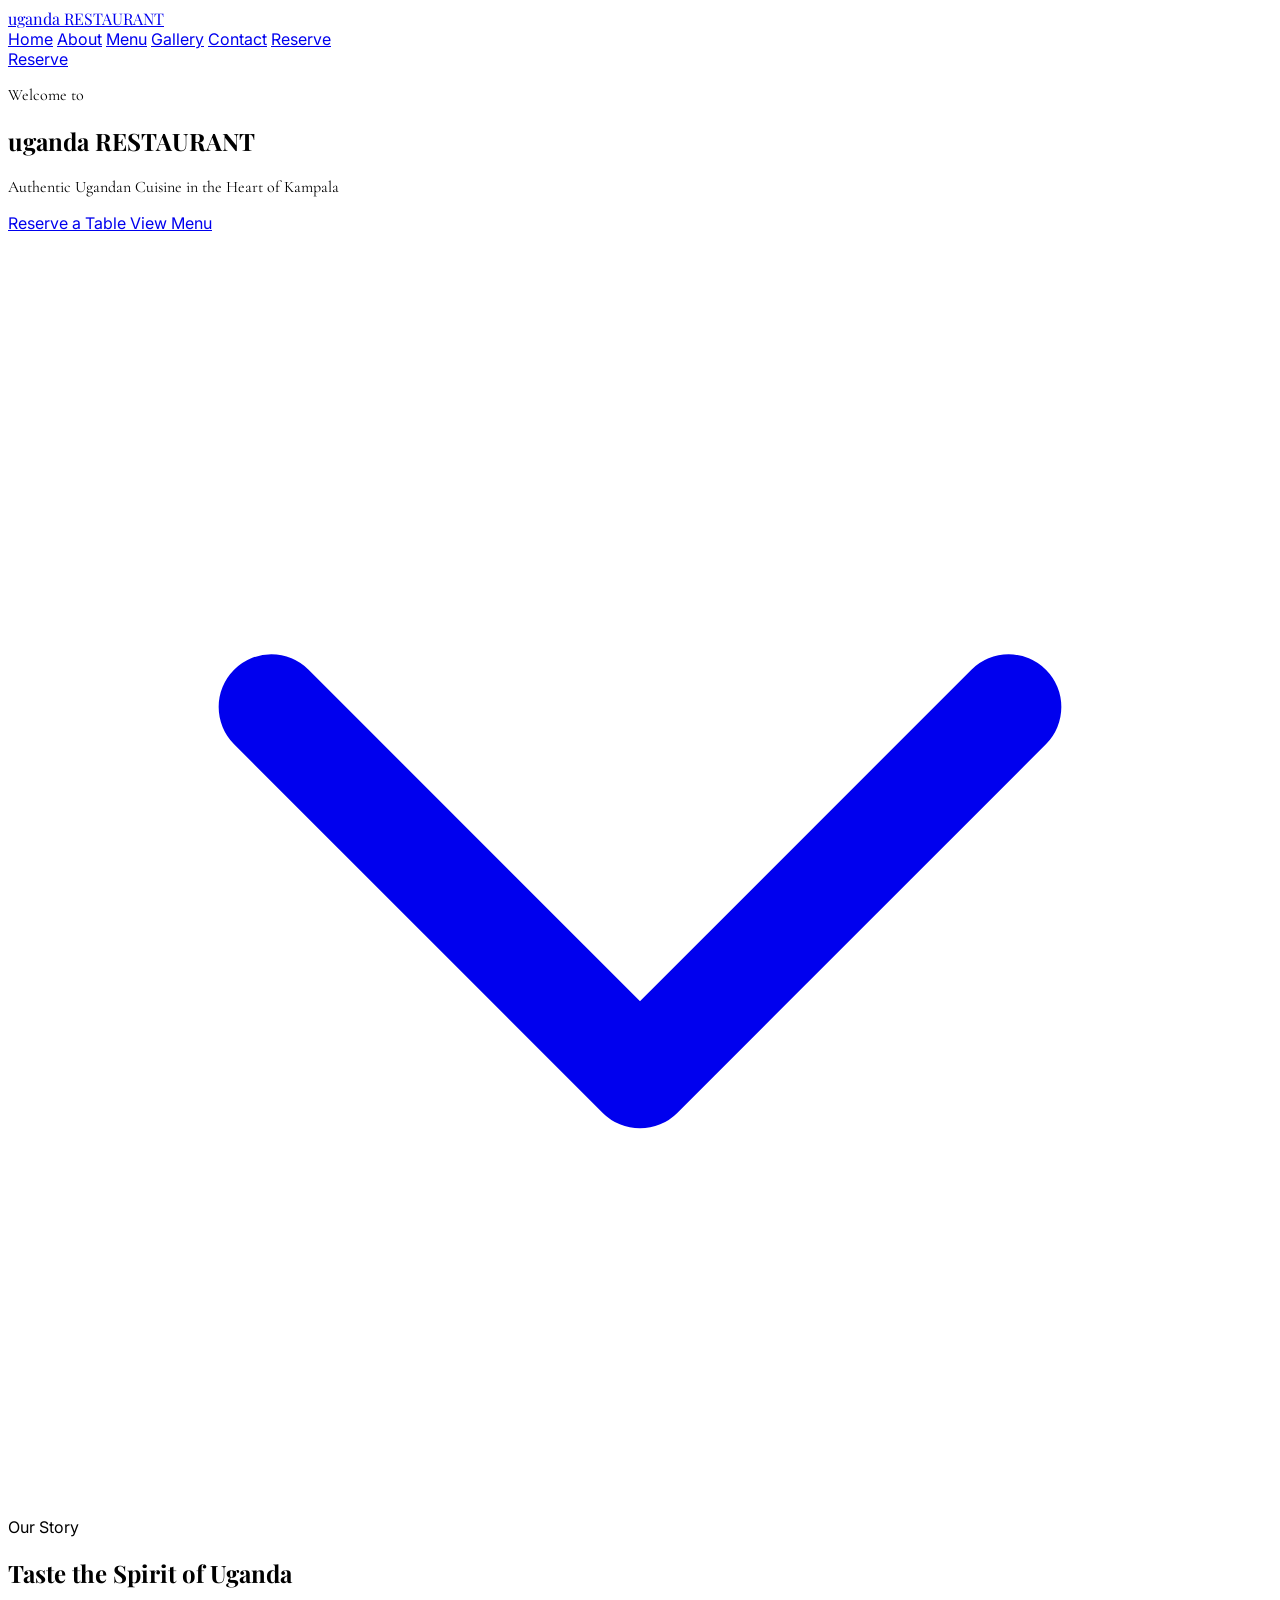
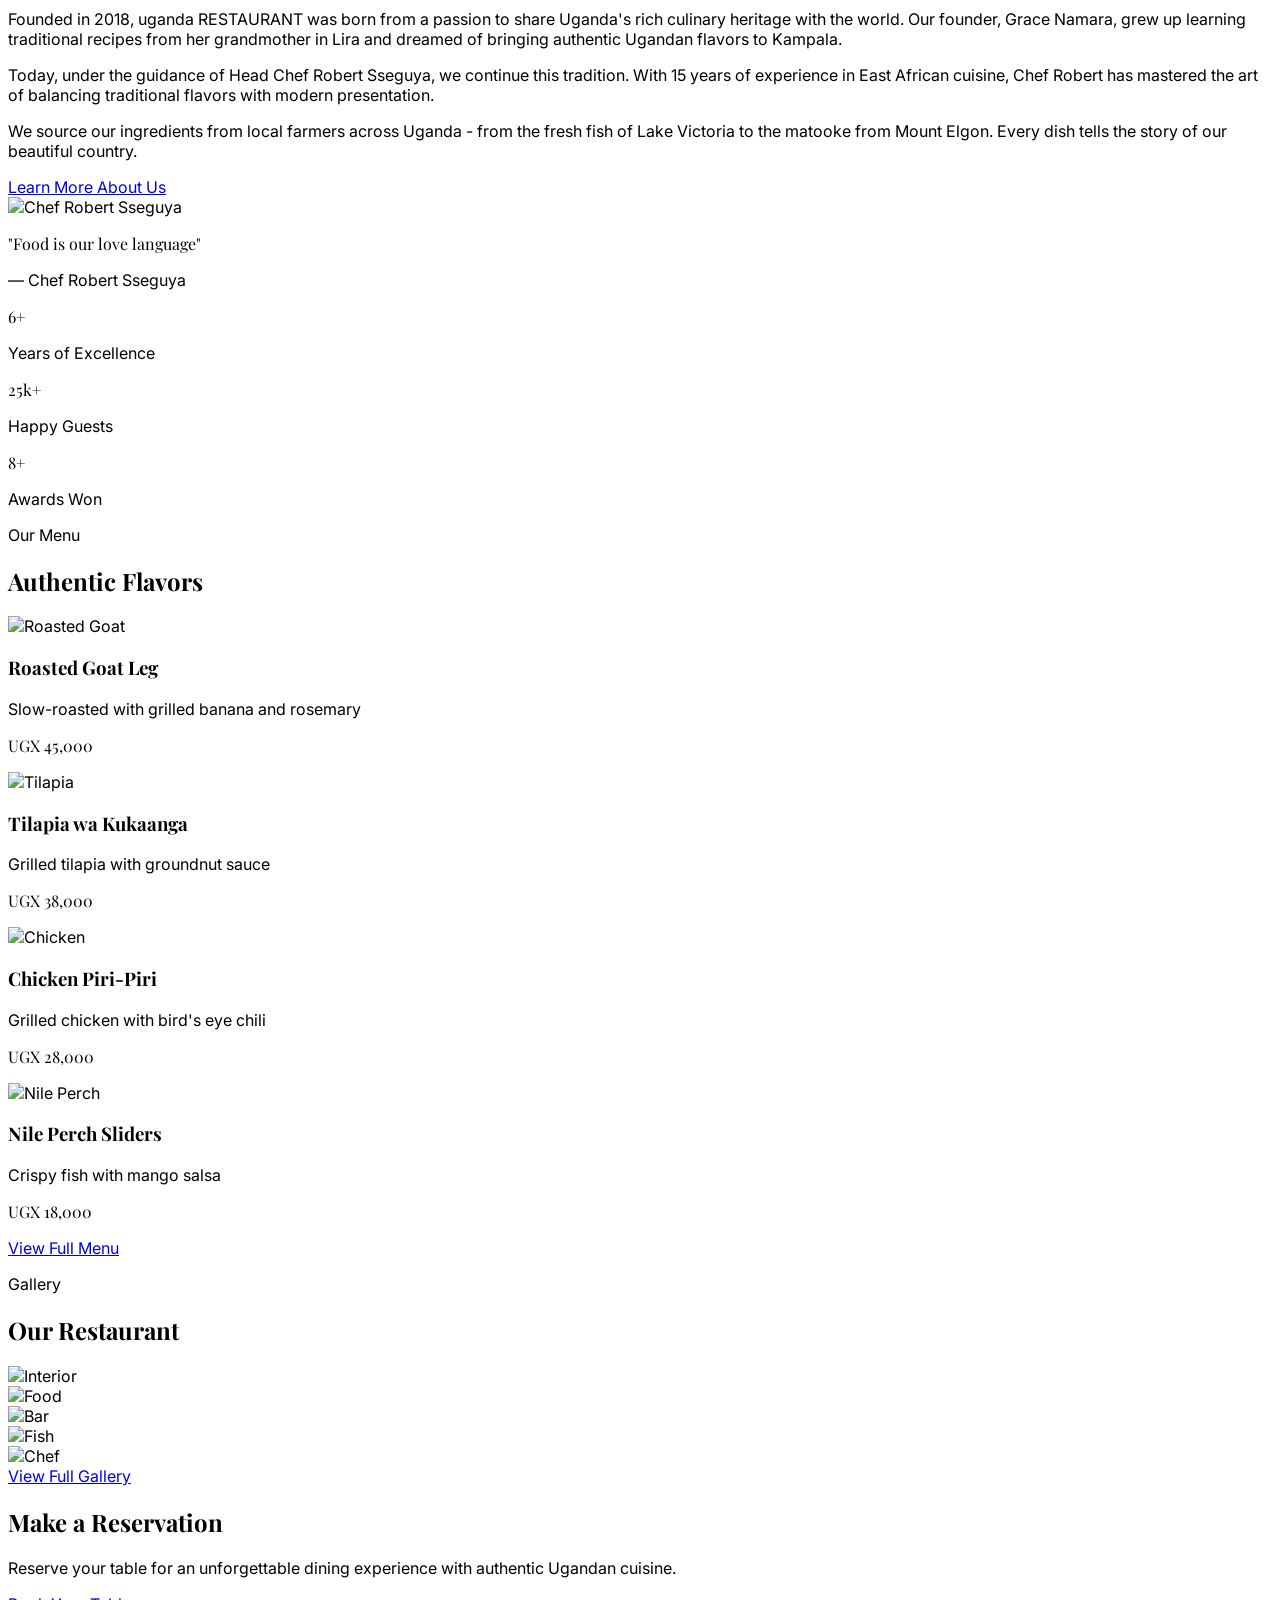
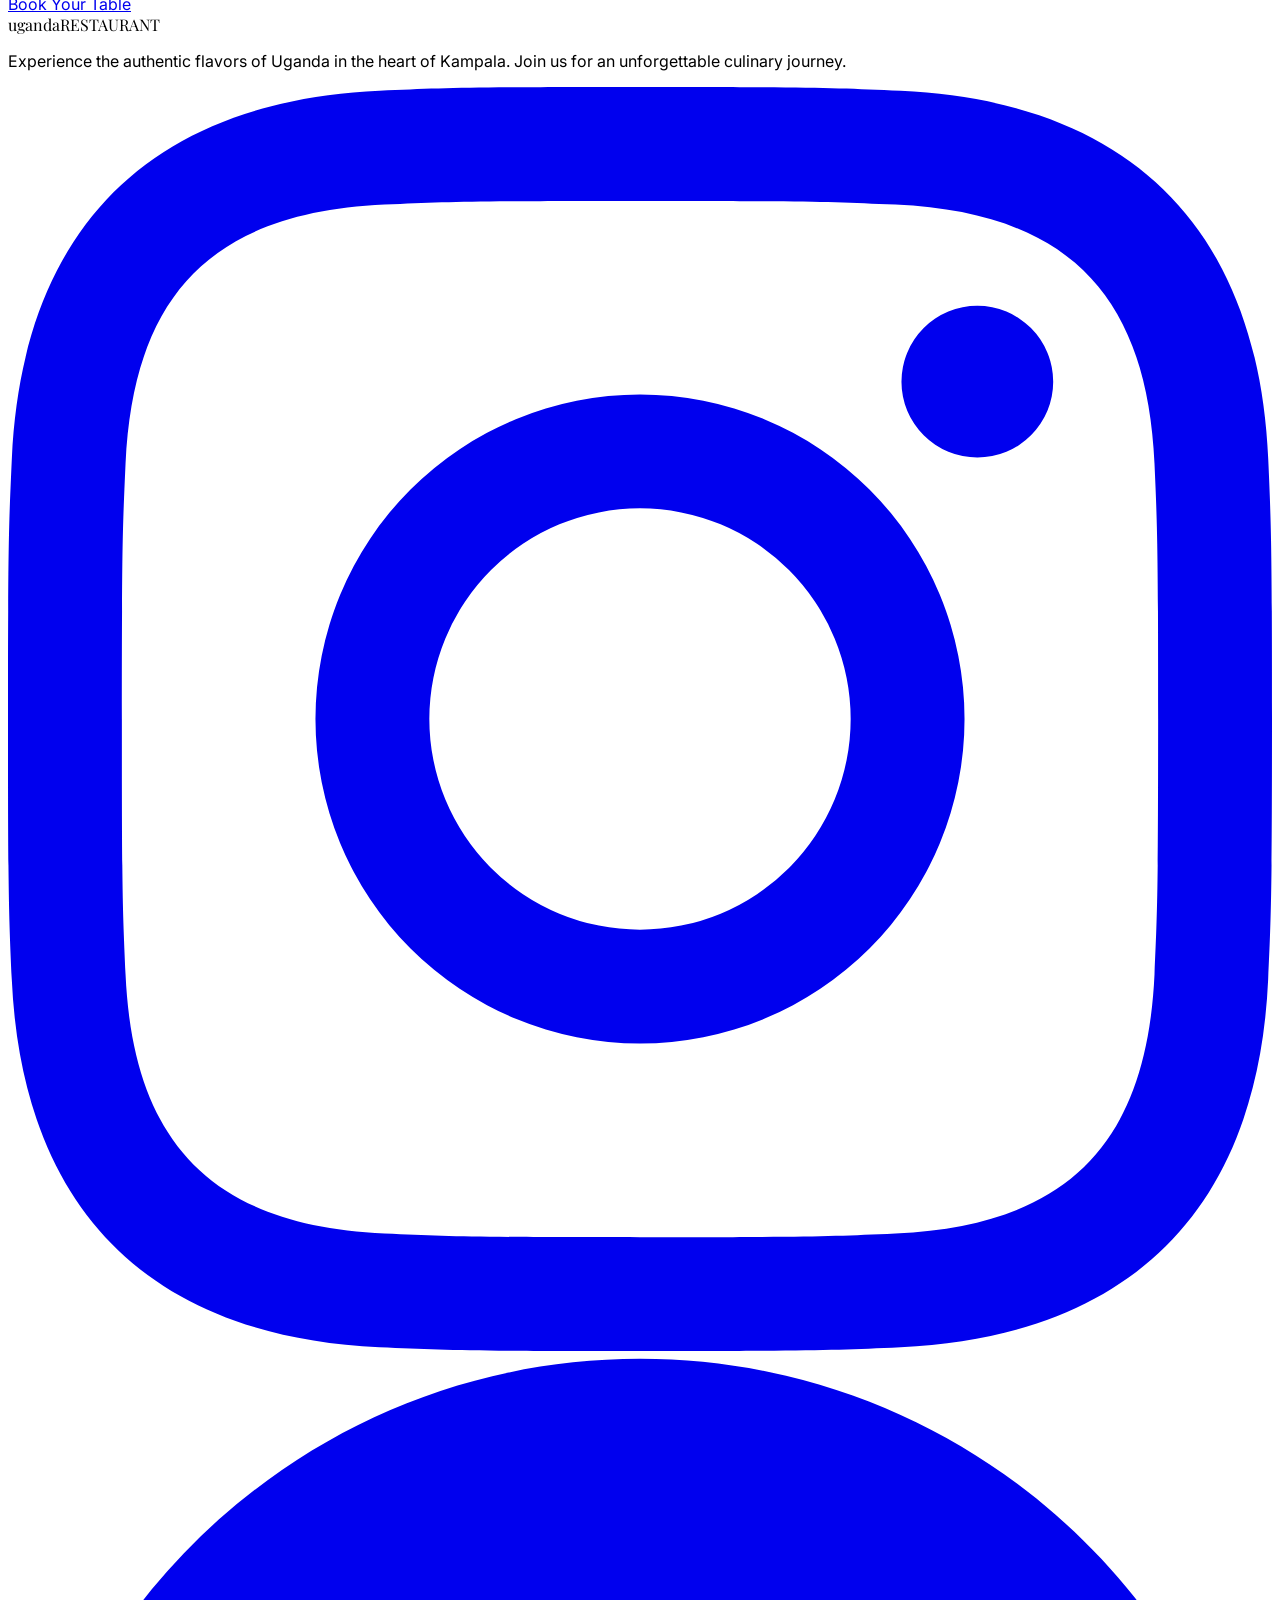
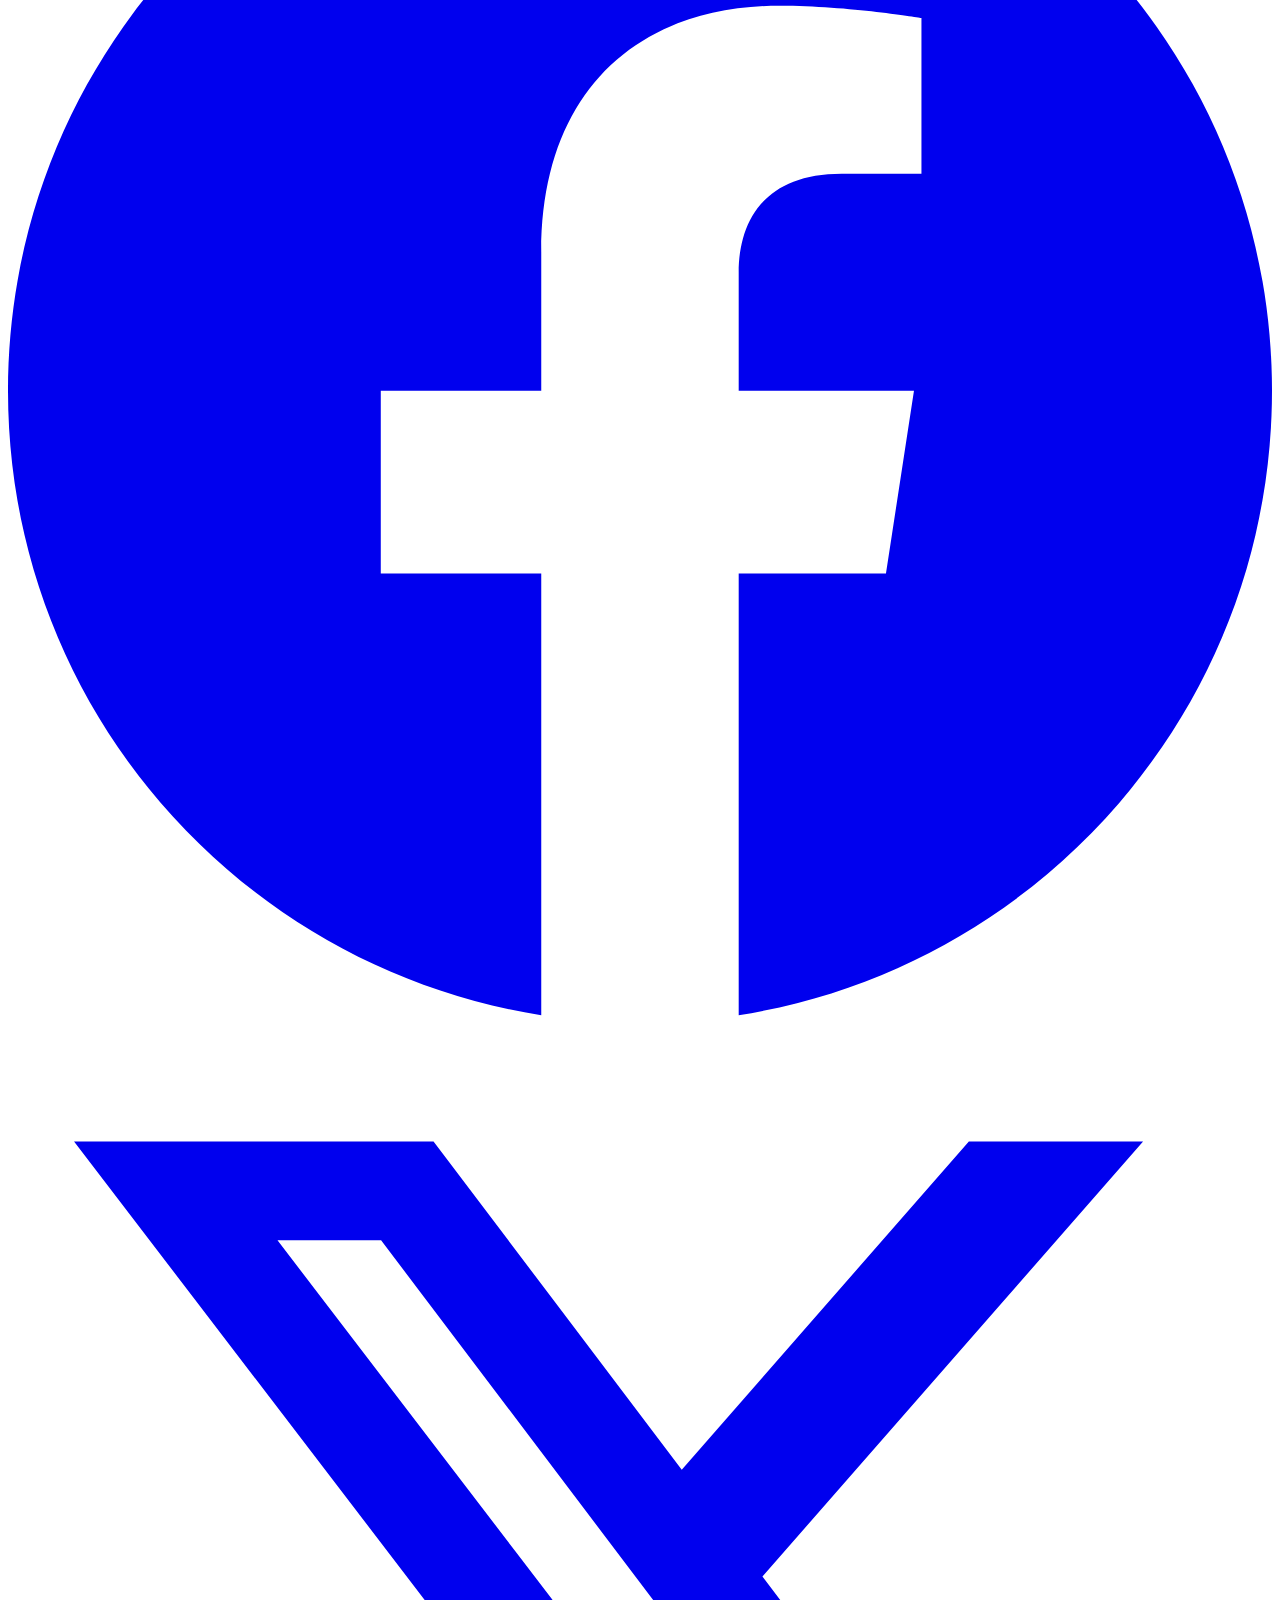
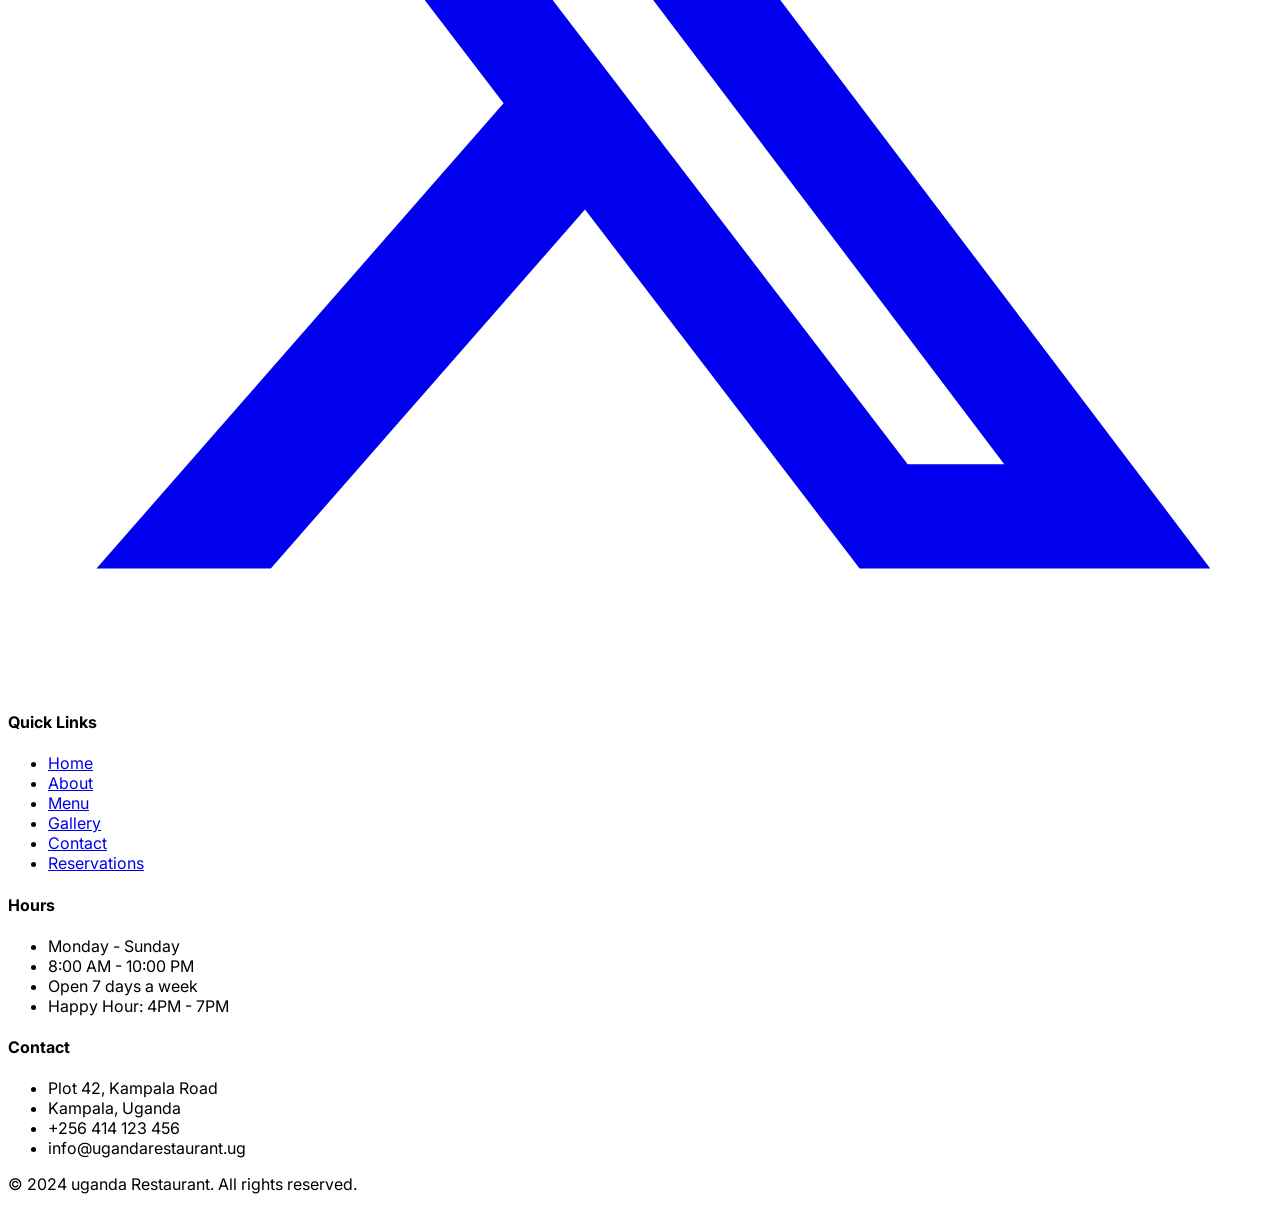
==== index.html @ cb072920 "Initial commit: uganda Restaurant website" ====
<!DOCTYPE html>
<html lang="en">
<head>
  <meta charset="UTF-8">
  <meta name="viewport" content="width=device-width, initial-scale=1.0">
  <title>uganda RESTAURANT | Authentic Ugandan Cuisine</title>
  <link href="https://fonts.googleapis.com/css2?family=Playfair+Display:wght@400;500;600;700&family=Inter:wght@300;400;500;600&family=Cormorant+Garamond:ital,wght@0,400;0,500;1,400&display=swap" rel="stylesheet">
  <script src="https://cdn.tailwindcss.com"></script>
  <script>
    tailwind.config = {
      theme: {
        extend: {
          colors: {
            primary: '#1a1a1a',
            secondary: '#c9a962',
            accent: '#8b4513',
            cream: '#faf7f2',
            dark: '#0d0d0d',
            muted: '#6b6b6b'
          },
          fontFamily: {
            playfair: ['Playfair Display', 'serif'],
            inter: ['Inter', 'sans-serif'],
            cormorant: ['Cormorant Garamond', 'serif']
          }
        }
      }
    }
  </script>
  <style>
    html { scroll-behavior: smooth; }
    body { font-family: 'Inter', sans-serif; }
    .font-playfair { font-family: 'Playfair Display', serif; }
    .font-cormorant { font-family: 'Cormorant Garamond', serif; }
    @keyframes fadeIn {
      from { opacity: 0; transform: translateY(20px); }
      to { opacity: 1; transform: translateY(0); }
    }
    @keyframes slideUp {
      from { opacity: 0; transform: translateY(30px); }
      to { opacity: 1; transform: translateY(0); }
    }
    .animate-fade-in { animation: fadeIn 0.8s ease-out forwards; }
    .animate-slide-up { animation: slideUp 0.8s ease-out forwards; }
  </style>
</head>
<body class="bg-cream text-primary">
  <nav class="fixed top-0 left-0 right-0 z-50 bg-primary/95 backdrop-blur-md shadow-lg">
    <div class="max-w-7xl mx-auto px-6 lg:px-8">
      <div class="flex items-center justify-between h-20">
        <a href="index.html" class="flex items-center">
          <span class="font-playfair text-2xl font-semibold text-secondary tracking-wide">uganda</span>
          <span class="font-playfair text-2xl text-cream ml-2">RESTAURANT</span>
        </a>
        <div class="hidden md:flex items-center space-x-8">
          <a href="index.html" class="text-secondary font-medium text-sm tracking-wider uppercase">Home</a>
          <a href="about.html" class="text-cream/90 hover:text-secondary transition-colors duration-300 text-sm tracking-wider uppercase">About</a>
          <a href="menu.html" class="text-cream/90 hover:text-secondary transition-colors duration-300 text-sm tracking-wider uppercase">Menu</a>
          <a href="gallery.html" class="text-cream/90 hover:text-secondary transition-colors duration-300 text-sm tracking-wider uppercase">Gallery</a>
          <a href="contact.html" class="text-cream/90 hover:text-secondary transition-colors duration-300 text-sm tracking-wider uppercase">Contact</a>
          <a href="reservation.html" class="bg-secondary text-primary px-6 py-2.5 text-sm tracking-wider uppercase hover:bg-secondary/90 transition-colors duration-300">Reserve</a>
        </div>
        <a href="reservation.html" class="md:hidden bg-secondary text-primary px-4 py-2 text-xs tracking-wider uppercase">Reserve</a>
      </div>
    </div>
  </nav>

  <main>
    <section class="relative min-h-screen flex items-center justify-center overflow-hidden">
      <div class="absolute inset-0 bg-cover bg-center bg-no-repeat" style="background-image: url('https://images.unsplash.com/photo-1555396273-367ea4eb4db5?w=1920&h=1080&fit=crop')">
        <div class="absolute inset-0 bg-gradient-to-b from-primary/70 via-primary/50 to-primary/80" />
      </div>
      <div class="relative z-10 text-center px-6 max-w-4xl mx-auto">
        <p class="font-cormorant text-secondary text-xl md:text-2xl tracking-[0.3em] uppercase mb-4 animate-fade-in">Welcome to</p>
        <h1 class="font-playfair text-5xl md:text-7xl lg:text-8xl text-cream font-semibold mb-6 animate-slide-up" style="animation-delay: 0.15s">uganda RESTAURANT</h1>
        <p class="font-cormorant text-cream/80 text-lg md:text-xl md:text-2xl italic mb-12 max-w-2xl mx-auto animate-slide-up" style="animation-delay: 0.3s">
          Authentic Ugandan Cuisine in the Heart of Kampala
        </p>
        <div class="flex flex-col sm:flex-row items-center justify-center gap-4 animate-slide-up" style="animation-delay: 0.5s">
          <a href="reservation.html" class="bg-secondary text-primary px-8 py-4 text-sm tracking-wider uppercase font-medium hover:bg-secondary/90 transition-all duration-300 hover:scale-105">
            Reserve a Table
          </a>
          <a href="menu.html" class="border border-cream/40 text-cream px-8 py-4 text-sm tracking-wider uppercase font-medium hover:border-secondary hover:text-secondary transition-all duration-300">
            View Menu
          </a>
        </div>
      </div>
      <a href="#about" class="absolute bottom-8 left-1/2 -translate-x-1/2 text-cream/60 hover:text-secondary animate-fade-in" style="animation-delay: 0.7s">
        <svg class="w-8 h-8 animate-bounce" fill="none" stroke="currentColor" viewBox="0 0 24 24"><path stroke-linecap="round" stroke-linejoin="round" stroke-width="2" d="M19 9l-7 7-7-7"/></svg>
      </a>
    </section>

    <section id="about" class="py-20 lg:py-32 bg-cream">
      <div class="max-w-7xl mx-auto px-6 lg:px-8">
        <div class="text-center mb-16">
          <p class="text-secondary tracking-[0.2em] uppercase text-sm mb-3">Our Story</p>
          <h2 class="font-playfair text-4xl md:text-5xl text-primary mb-8 leading-tight">
            Taste the Spirit of <span class="text-secondary">Uganda</span>
          </h2>
          <div class="w-16 h-0.5 bg-secondary mx-auto" />
        </div>
        <div class="grid lg:grid-cols-2 gap-12 lg:gap-20 items-center">
          <div>
            <div class="space-y-6 text-muted leading-relaxed">
              <p>Founded in 2018, uganda RESTAURANT was born from a passion to share Uganda's rich culinary heritage with the world. Our founder, Grace Namara, grew up learning traditional recipes from her grandmother in Lira and dreamed of bringing authentic Ugandan flavors to Kampala.</p>
              <p>Today, under the guidance of Head Chef Robert Sseguya, we continue this tradition. With 15 years of experience in East African cuisine, Chef Robert has mastered the art of balancing traditional flavors with modern presentation.</p>
              <p>We source our ingredients from local farmers across Uganda - from the fresh fish of Lake Victoria to the matooke from Mount Elgon. Every dish tells the story of our beautiful country.</p>
            </div>
            <div class="mt-8">
              <a href="about.html" class="inline-block bg-primary text-cream px-8 py-4 text-sm tracking-wider uppercase hover:bg-primary/90 transition-colors duration-300">Learn More About Us</a>
            </div>
          </div>
          <div class="relative">
            <img src="https://images.unsplash.com/photo-1556910103-1c02745aae4d?w=600&h=700&fit=crop" alt="Chef Robert Sseguya" class="w-full h-[500px] object-cover" />
            <div class="absolute -bottom-6 -left-6 bg-secondary p-6 max-w-xs">
              <p class="font-playfair text-primary text-xl italic mb-2">"Food is our love language"</p>
              <p class="text-primary/70 text-sm tracking-wider uppercase">— Chef Robert Sseguya</p>
            </div>
          </div>
        </div>
        <div class="grid md:grid-cols-3 gap-8 mt-20 pt-16 border-t border-primary/10">
          <div class="text-center">
            <p class="font-playfair text-5xl text-secondary mb-2">6+</p>
            <p class="text-muted tracking-wider uppercase text-sm">Years of Excellence</p>
          </div>
          <div class="text-center">
            <p class="font-playfair text-5xl text-secondary mb-2">25k+</p>
            <p class="text-muted tracking-wider uppercase text-sm">Happy Guests</p>
          </div>
          <div class="text-center">
            <p class="font-playfair text-5xl text-secondary mb-2">8+</p>
            <p class="text-muted tracking-wider uppercase text-sm">Awards Won</p>
          </div>
        </div>
      </div>
    </section>

    <section class="py-20 lg:py-32 bg-primary">
      <div class="max-w-7xl mx-auto px-6 lg:px-8">
        <div class="text-center mb-16">
          <p class="text-secondary tracking-[0.2em] uppercase text-sm mb-3">Our Menu</p>
          <h2 class="font-playfair text-4xl md:text-5xl text-cream mb-8">Authentic Flavors</h2>
          <div class="w-16 h-0.5 bg-secondary mx-auto" />
        </div>
        <div class="grid md:grid-cols-2 lg:grid-cols-4 gap-6">
          <div class="bg-white rounded-lg overflow-hidden shadow-sm group">
            <div class="relative h-48">
              <img src="https://images.unsplash.com/photo-1544025162-d76694265947?w=400&h=300&fit=crop" alt="Roasted Goat" class="w-full h-full object-cover group-hover:scale-110 transition-transform duration-700" />
            </div>
            <div class="p-6">
              <h3 class="font-playfair text-xl text-primary mb-2">Roasted Goat Leg</h3>
              <p class="text-muted text-sm">Slow-roasted with grilled banana and rosemary</p>
              <p class="text-secondary font-playfair text-xl mt-4">UGX 45,000</p>
            </div>
          </div>
          <div class="bg-white rounded-lg overflow-hidden shadow-sm group">
            <div class="relative h-48">
              <img src="https://images.unsplash.com/photo-1485921325833-c519f76c4927?w=400&h=300&fit=crop" alt="Tilapia" class="w-full h-full object-cover group-hover:scale-110 transition-transform duration-700" />
            </div>
            <div class="p-6">
              <h3 class="font-playfair text-xl text-primary mb-2">Tilapia wa Kukaanga</h3>
              <p class="text-muted text-sm">Grilled tilapia with groundnut sauce</p>
              <p class="text-secondary font-playfair text-xl mt-4">UGX 38,000</p>
            </div>
          </div>
          <div class="bg-white rounded-lg overflow-hidden shadow-sm group">
            <div class="relative h-48">
              <img src="https://images.unsplash.com/photo-1598103442097-8b74394b95c6?w=400&h=300&fit=crop" alt="Chicken" class="w-full h-full object-cover group-hover:scale-110 transition-transform duration-700" />
            </div>
            <div class="p-6">
              <h3 class="font-playfair text-xl text-primary mb-2">Chicken Piri-Piri</h3>
              <p class="text-muted text-sm">Grilled chicken with bird's eye chili</p>
              <p class="text-secondary font-playfair text-xl mt-4">UGX 28,000</p>
            </div>
          </div>
          <div class="bg-white rounded-lg overflow-hidden shadow-sm group">
            <div class="relative h-48">
              <img src="https://images.unsplash.com/photo-1559847844-5315695dadae?w=400&h=300&fit=crop" alt="Nile Perch" class="w-full h-full object-cover group-hover:scale-110 transition-transform duration-700" />
            </div>
            <div class="p-6">
              <h3 class="font-playfair text-xl text-primary mb-2">Nile Perch Sliders</h3>
              <p class="text-muted text-sm">Crispy fish with mango salsa</p>
              <p class="text-secondary font-playfair text-xl mt-4">UGX 18,000</p>
            </div>
          </div>
        </div>
        <div class="text-center mt-12">
          <a href="menu.html" class="inline-block bg-secondary text-primary px-8 py-4 text-sm tracking-wider uppercase font-medium hover:bg-secondary/90 transition-colors duration-300">View Full Menu</a>
        </div>
      </div>
    </section>

    <section class="py-20 lg:py-32 bg-cream">
      <div class="max-w-7xl mx-auto px-6 lg:px-8">
        <div class="text-center mb-16">
          <p class="text-secondary tracking-[0.2em] uppercase text-sm mb-3">Gallery</p>
          <h2 class="font-playfair text-4xl md:text-5xl text-primary mb-8">Our Restaurant</h2>
          <div class="w-16 h-0.5 bg-secondary mx-auto" />
        </div>
        <div class="grid grid-cols-2 md:grid-cols-4 gap-4">
          <div class="md:col-span-2 md:row-span-2"><img src="https://images.unsplash.com/photo-1414235077428-338989a2e8c0?w=600&h=400&fit=crop" alt="Interior" class="w-full h-full object-cover rounded-lg" /></div>
          <div><img src="https://images.unsplash.com/photo-1504674900247-0877df9cc836?w=400&h=300&fit=crop" alt="Food" class="w-full h-48 object-cover rounded-lg" /></div>
          <div><img src="https://images.unsplash.com/photo-1559339352-11d035aa65de?w=400&h=300&fit=crop" alt="Bar" class="w-full h-48 object-cover rounded-lg" /></div>
          <div><img src="https://images.unsplash.com/photo-1559847844-5315695dadae?w=400&h=300&fit=crop" alt="Fish" class="w-full h-48 object-cover rounded-lg" /></div>
          <div><img src="https://images.unsplash.com/photo-1550966871-3ed3cdb5ed0c?w=400&h=300&fit=crop" alt="Chef" class="w-full h-48 object-cover rounded-lg" /></div>
        </div>
        <div class="text-center mt-12">
          <a href="gallery.html" class="inline-block bg-primary text-cream px-8 py-4 text-sm tracking-wider uppercase hover:bg-primary/90 transition-colors duration-300">View Full Gallery</a>
        </div>
      </div>
    </section>

    <section class="py-20 lg:py-32 bg-secondary">
      <div class="max-w-4xl mx-auto px-6 lg:px-8 text-center">
        <h2 class="font-playfair text-4xl md:text-5xl text-primary mb-6">Make a Reservation</h2>
        <p class="text-primary/80 text-lg mb-8 max-w-2xl mx-auto">Reserve your table for an unforgettable dining experience with authentic Ugandan cuisine.</p>
        <a href="reservation.html" class="inline-block bg-primary text-cream px-8 py-4 text-sm tracking-wider uppercase font-medium hover:bg-primary/90 transition-colors duration-300">Book Your Table</a>
      </div>
    </section>
  </main>

  <footer class="bg-primary pt-16 pb-8">
    <div class="max-w-7xl mx-auto px-6 lg:px-8">
      <div class="grid md:grid-cols-2 lg:grid-cols-4 gap-12 mb-12">
        <div>
          <div class="mb-6"><span class="font-playfair text-2xl font-semibold text-secondary">uganda</span><span class="font-playfair text-2xl text-cream ml-1">RESTAURANT</span></div>
          <p class="text-cream/60 text-sm leading-relaxed mb-6">Experience the authentic flavors of Uganda in the heart of Kampala. Join us for an unforgettable culinary journey.</p>
          <div class="flex space-x-4">
            <a href="#" class="w-10 h-10 bg-cream/10 rounded-full flex items-center justify-center text-cream/60 hover:bg-secondary hover:text-primary transition-all duration-300">
              <svg class="w-5 h-5" fill="currentColor" viewBox="0 0 24 24"><path d="M12 2.163c3.204 0 3.584.012 4.85.07 3.252.148 4.771 1.691 4.919 4.919.058 1.265.069 1.645.069 4.849 0 3.205-.012 3.584-.069 4.849-.149 3.225-1.664 4.771-4.919 4.919-1.266.058-1.644.07-4.85.07-3.204 0-3.584-.012-4.849-.07-3.26-.149-4.771-1.699-4.919-4.92-.058-1.265-.07-1.644-.07-4.849 0-3.204.013-3.583.07-4.849.149-3.227 1.664-4.771 4.919-4.919 1.266-.057 1.645-.069 4.849-.069zM12 0C8.741 0 8.333.014 7.053.072 2.695.272.273 2.69.073 7.052.014 8.333 0 8.741 0 12c0 3.259.014 3.668.072 4.948.2 4.358 2.618 6.78 6.98 6.98C8.333 23.986 8.741 24 12 24c3.259 0 3.668-.014 4.948-.072 4.354-.2 6.782-2.618 6.979-6.98.059-1.28.073-1.689.073-4.948 0-3.259-.014-3.667-.072-4.947-.196-4.354-2.617-6.78-6.979-6.98C15.668.014 15.259 0 12 0zm0 5.838a6.162 6.162 0 100 12.324 6.162 6.162 0 000-12.324zM12 16a4 4 0 110-8 4 4 0 010 8zm6.406-11.845a1.44 1.44 0 100 2.881 1.44 1.44 0 000-2.881z"/></svg>
            </a>
            <a href="#" class="w-10 h-10 bg-cream/10 rounded-full flex items-center justify-center text-cream/60 hover:bg-secondary hover:text-primary transition-all duration-300">
              <svg class="w-5 h-5" fill="currentColor" viewBox="0 0 24 24"><path d="M24 12.073c0-6.627-5.373-12-12-12s-12 5.373-12 12c0 5.99 4.388 10.954 10.125 11.854v-8.385H7.078v-3.47h3.047V9.43c0-3.007 1.792-4.669 4.533-4.669 1.312 0 2.686.235 2.686.235v2.953H15.83c-1.491 0-1.956.925-1.956 1.874v2.25h3.328l-.532 3.47h-2.796v8.385C19.612 23.027 24 18.062 24 12.073z"/></svg>
            </a>
            <a href="#" class="w-10 h-10 bg-cream/10 rounded-full flex items-center justify-center text-cream/60 hover:bg-secondary hover:text-primary transition-all duration-300">
              <svg class="w-5 h-5" fill="currentColor" viewBox="0 0 24 24"><path d="M18.244 2.25h3.308l-7.227 8.26 8.502 11.24H16.17l-5.214-6.817L4.99 21.75H1.68l7.73-8.835L1.254 2.25H8.08l4.713 6.231zm-1.161 17.52h1.833L7.084 4.126H5.117z"/></svg>
            </a>
          </div>
        </div>
        <div>
          <h4 class="text-cream font-medium mb-6 tracking-wider uppercase text-sm">Quick Links</h4>
          <ul class="space-y-3 text-sm">
            <li><a href="index.html" class="text-cream/60 hover:text-secondary transition-colors duration-300">Home</a></li>
            <li><a href="about.html" class="text-cream/60 hover:text-secondary transition-colors duration-300">About</a></li>
            <li><a href="menu.html" class="text-cream/60 hover:text-secondary transition-colors duration-300">Menu</a></li>
            <li><a href="gallery.html" class="text-cream/60 hover:text-secondary transition-colors duration-300">Gallery</a></li>
            <li><a href="contact.html" class="text-cream/60 hover:text-secondary transition-colors duration-300">Contact</a></li>
            <li><a href="reservation.html" class="text-cream/60 hover:text-secondary transition-colors duration-300">Reservations</a></li>
          </ul>
        </div>
        <div>
          <h4 class="text-cream font-medium mb-6 tracking-wider uppercase text-sm">Hours</h4>
          <ul class="space-y-3 text-sm text-cream/60">
            <li>Monday - Sunday</li>
            <li>8:00 AM - 10:00 PM</li>
            <li>Open 7 days a week</li>
            <li>Happy Hour: 4PM - 7PM</li>
          </ul>
        </div>
        <div>
          <h4 class="text-cream font-medium mb-6 tracking-wider uppercase text-sm">Contact</h4>
          <ul class="space-y-3 text-sm text-cream/60">
            <li>Plot 42, Kampala Road</li>
            <li>Kampala, Uganda</li>
            <li>+256 414 123 456</li>
            <li>info@ugandarestaurant.ug</li>
          </ul>
        </div>
      </div>
      <div class="border-t border-cream/10 pt-8 text-center">
        <p class="text-cream/40 text-sm">© 2024 uganda Restaurant. All rights reserved.</p>
      </div>
    </div>
  </footer>
</body>
</html>
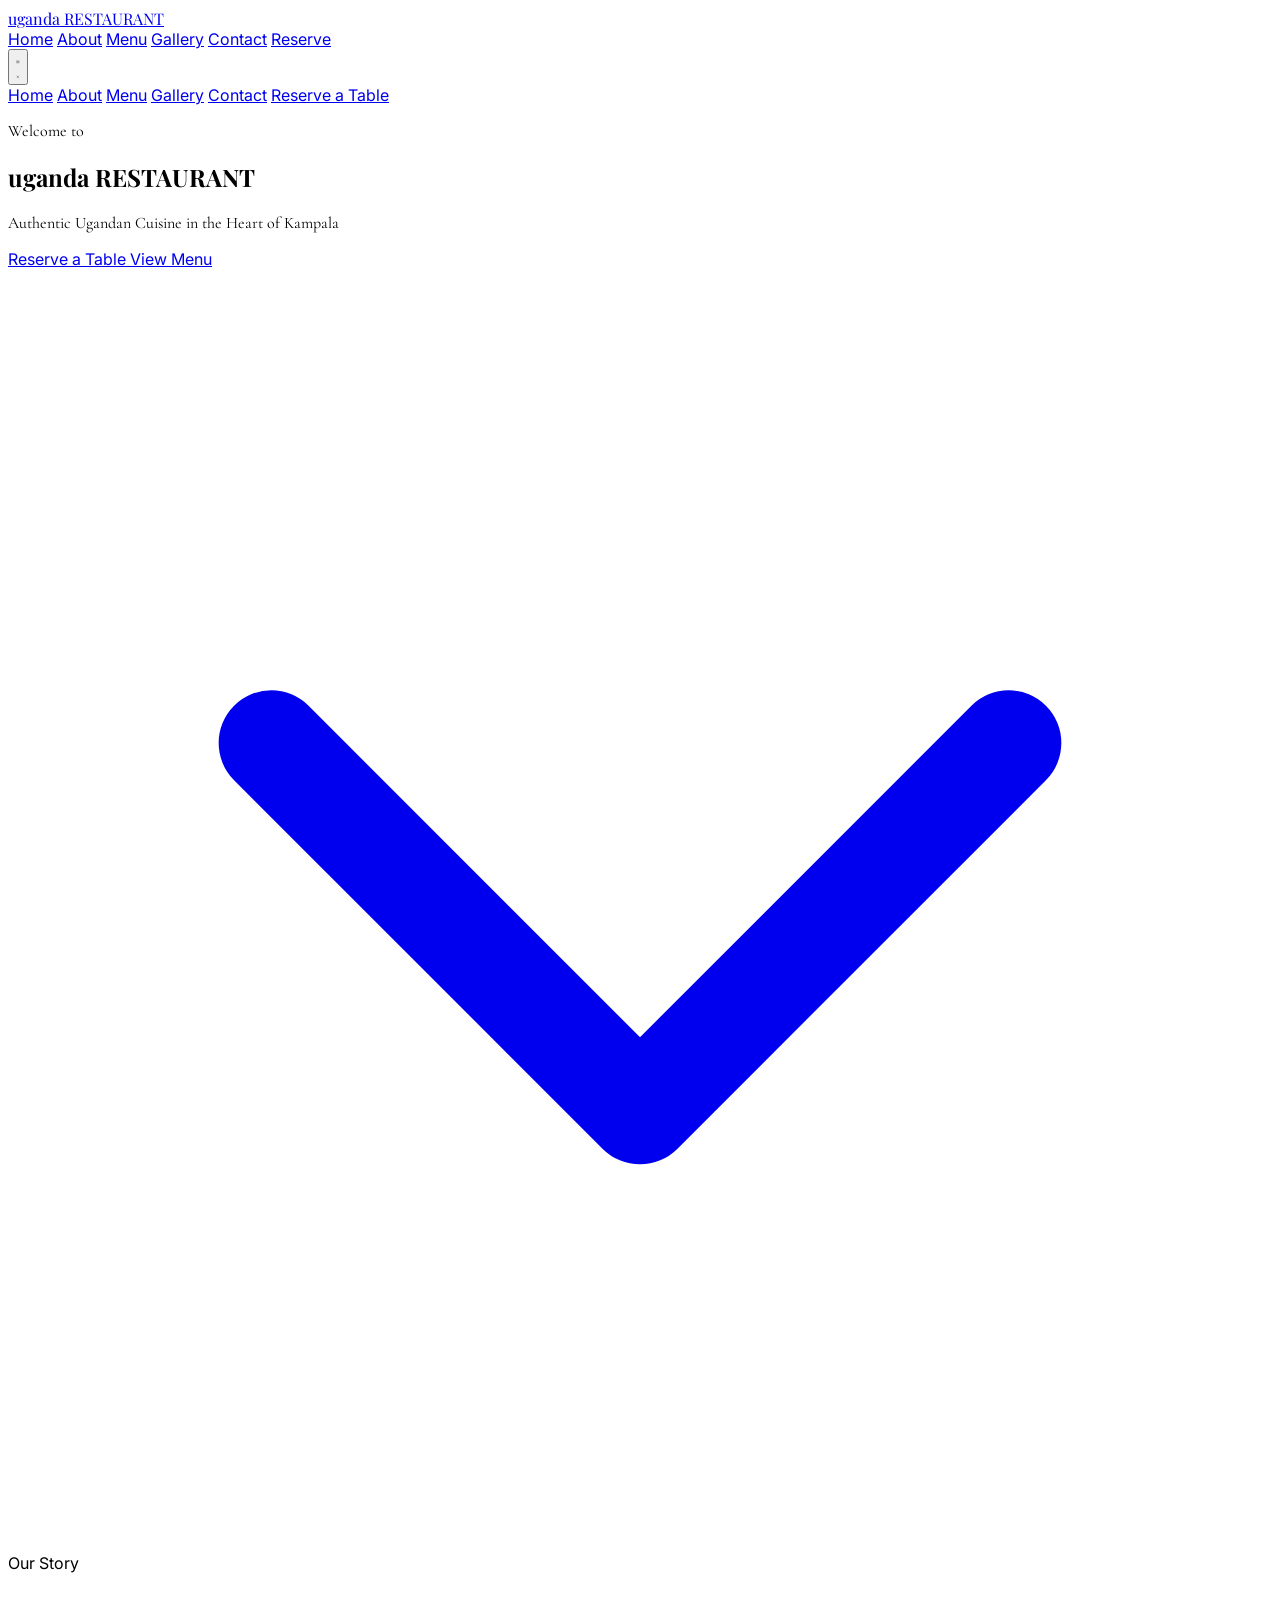
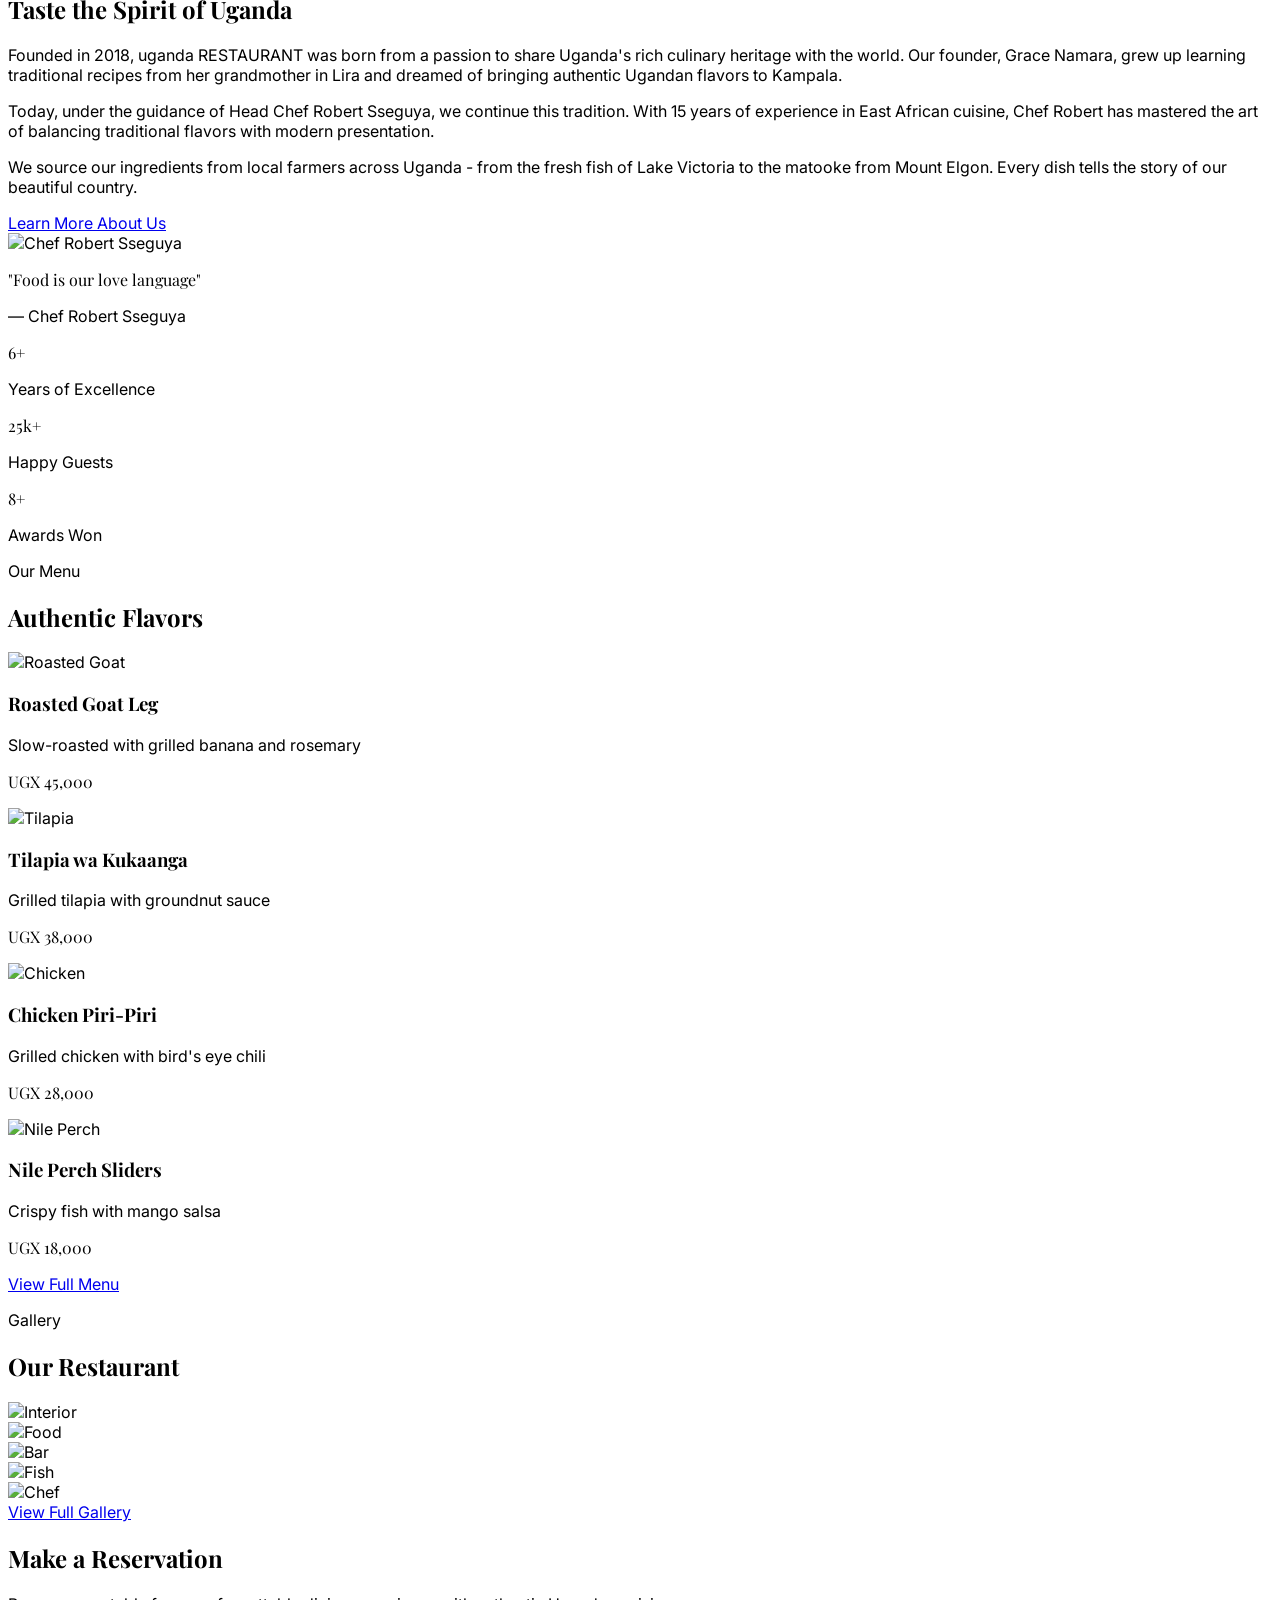
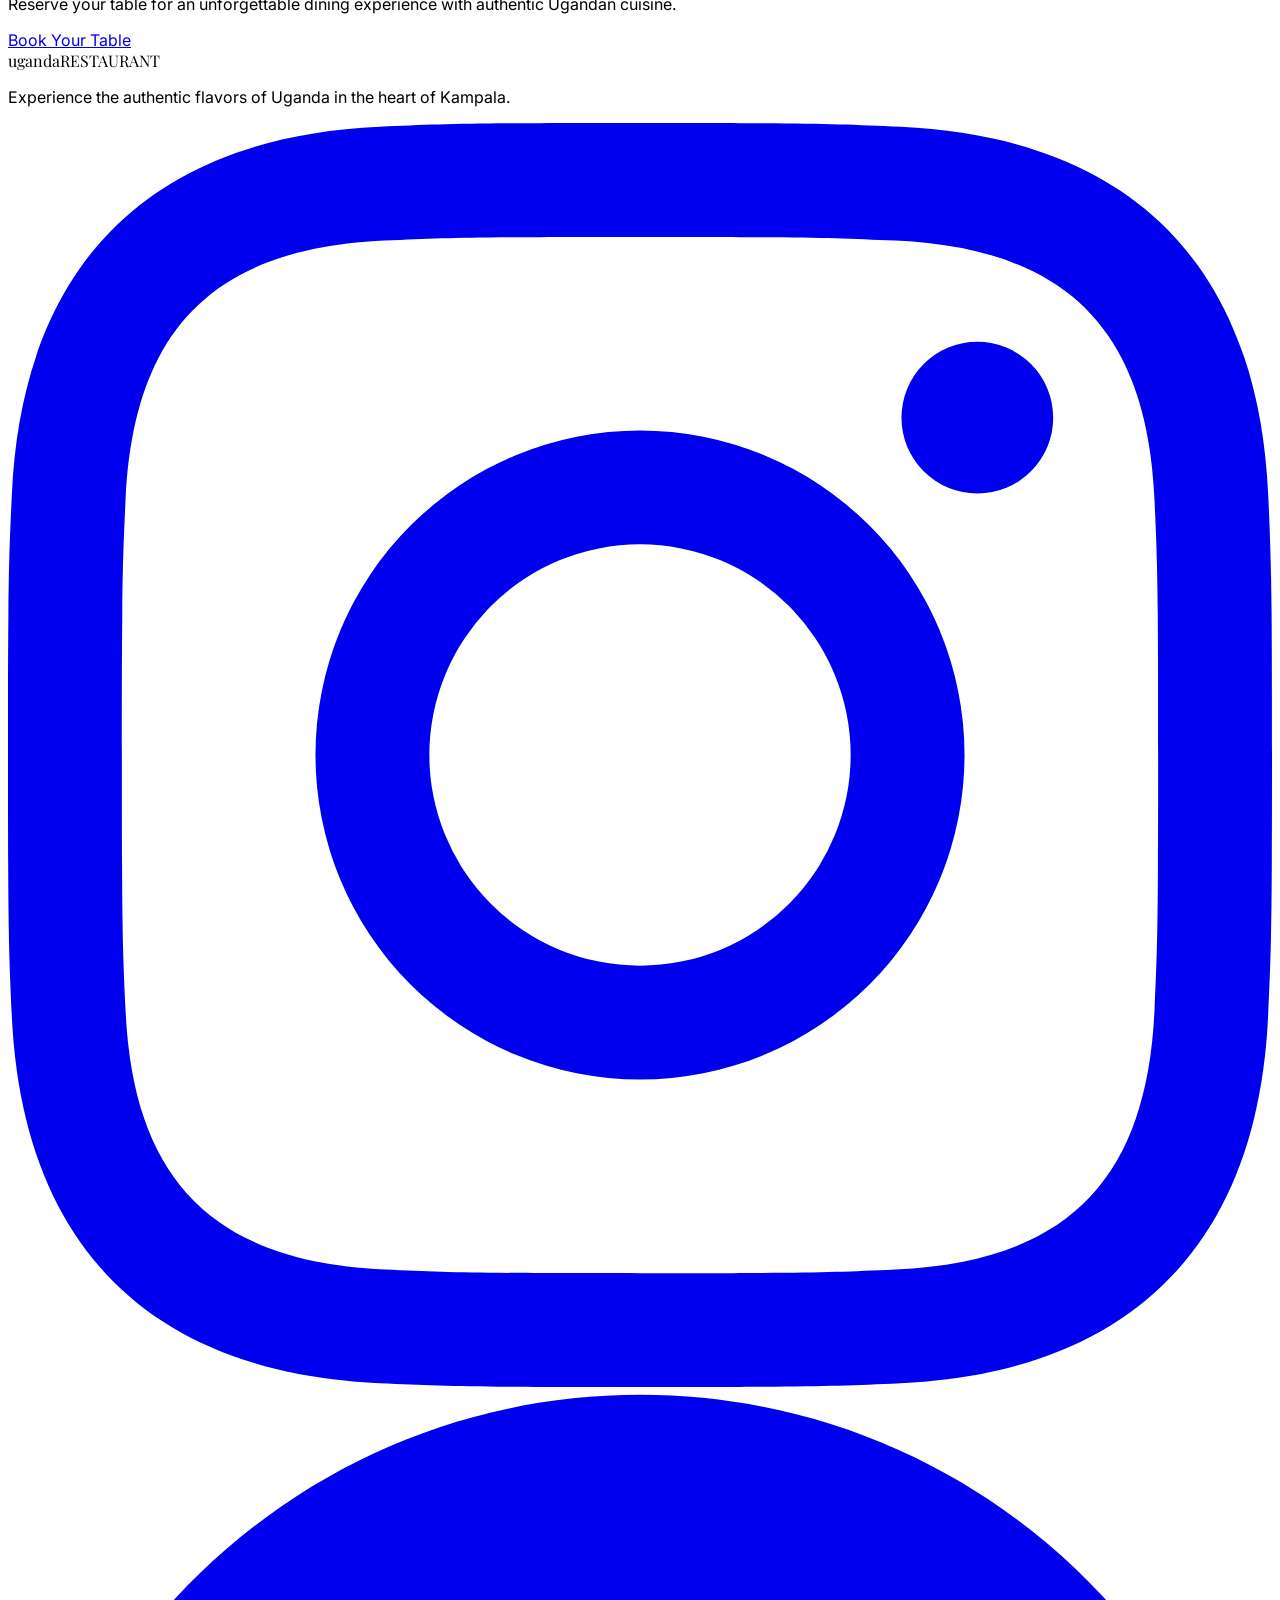
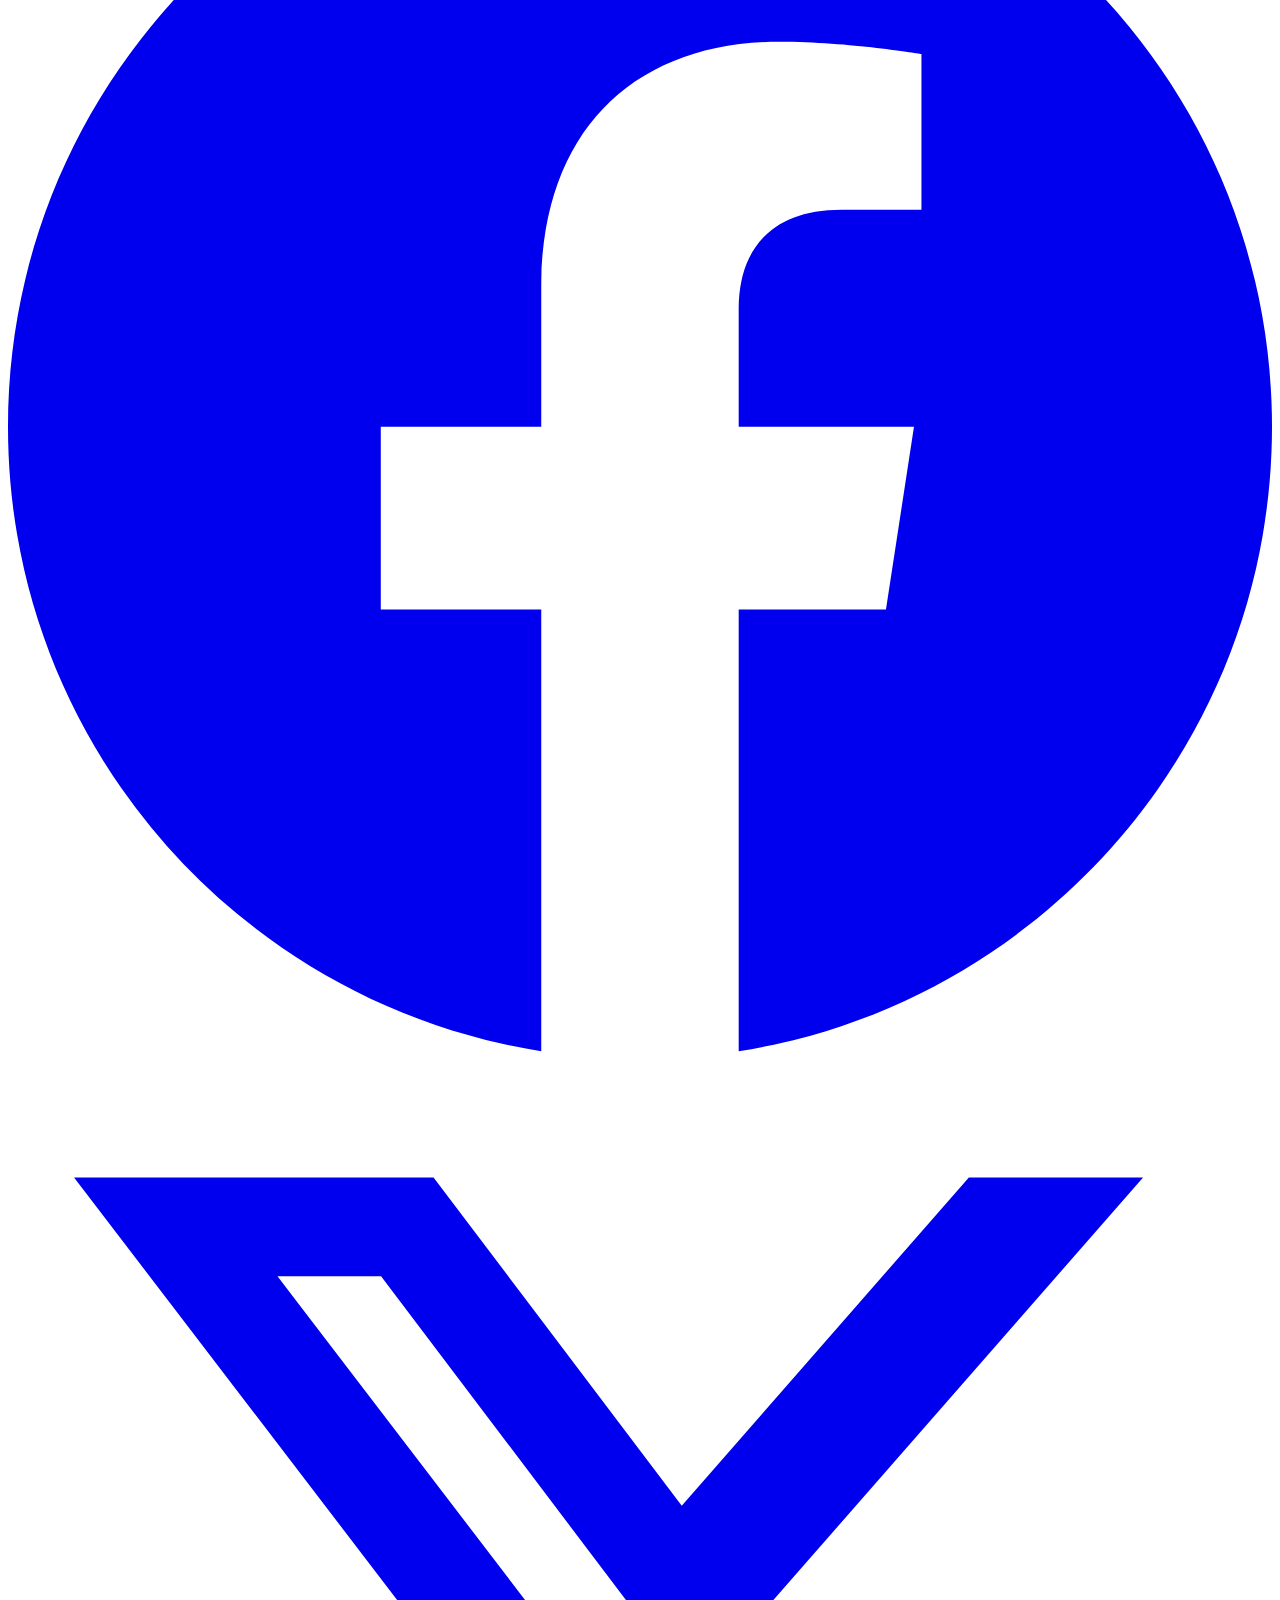
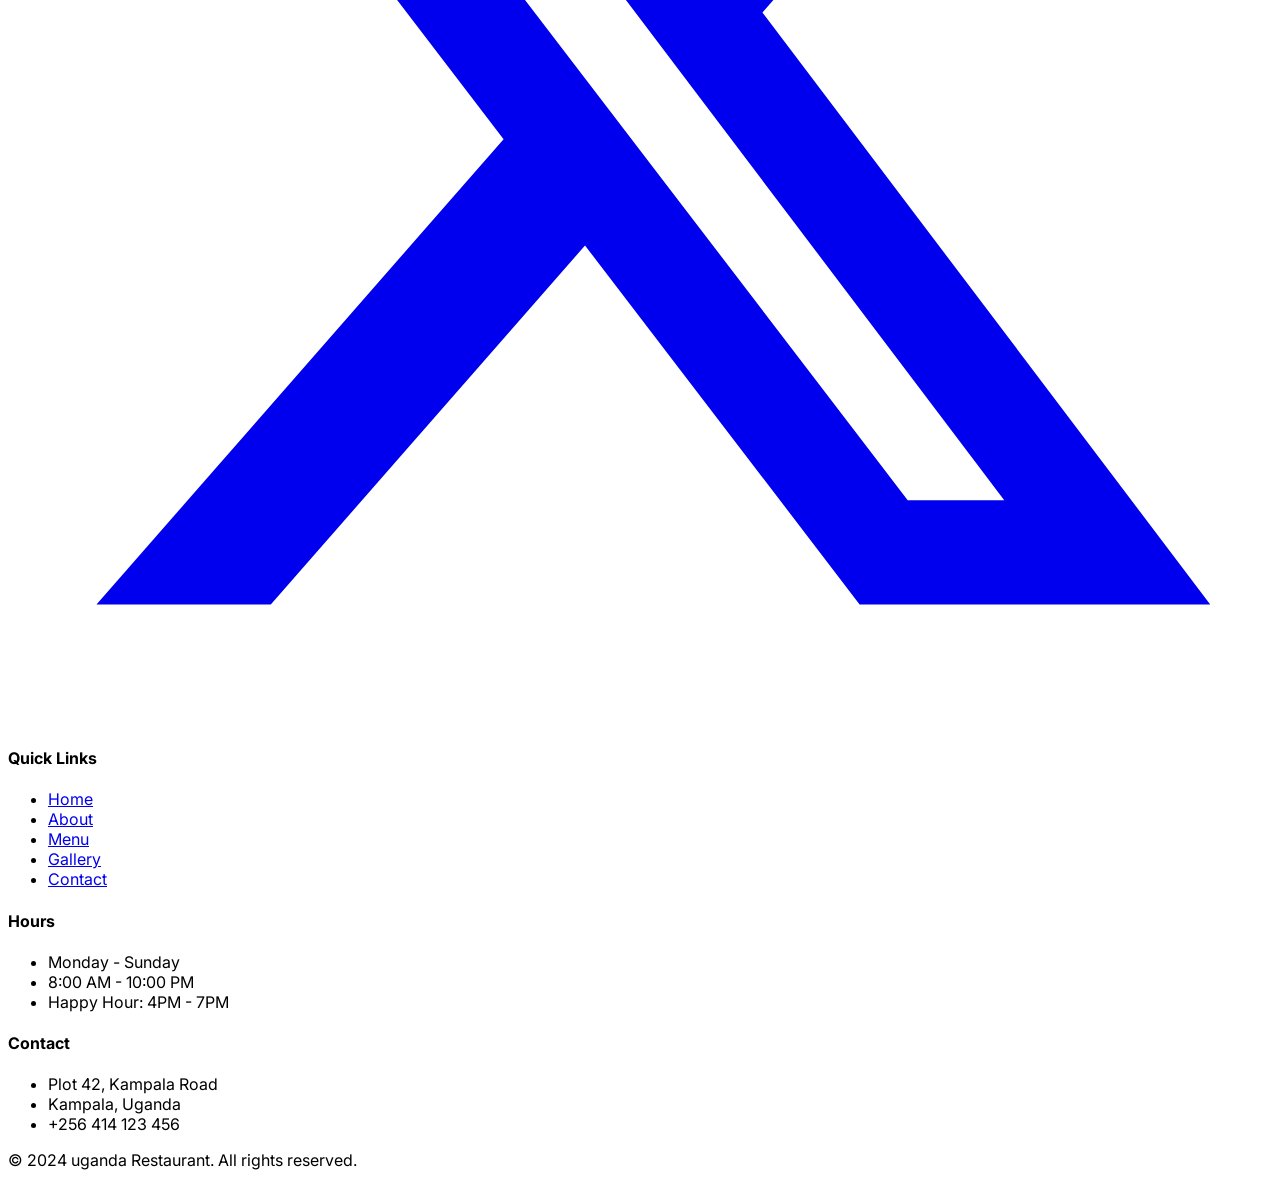
==== commit 5e201b76: "Improve responsiveness and professional navbar across all pages" ====
--- a/index.html
+++ b/index.html
@@ -46,21 +46,41 @@
 </head>
 <body class="bg-cream text-primary">
   <nav class="fixed top-0 left-0 right-0 z-50 bg-primary/95 backdrop-blur-md shadow-lg">
-    <div class="max-w-7xl mx-auto px-6 lg:px-8">
-      <div class="flex items-center justify-between h-20">
+    <div class="max-w-7xl mx-auto px-4 sm:px-6 lg:px-8">
+      <div class="flex items-center justify-between h-16 md:h-20">
         <a href="index.html" class="flex items-center">
-          <span class="font-playfair text-2xl font-semibold text-secondary tracking-wide">uganda</span>
-          <span class="font-playfair text-2xl text-cream ml-2">RESTAURANT</span>
+          <span class="font-playfair text-lg sm:text-xl md:text-2xl font-semibold text-secondary tracking-wide">uganda</span>
+          <span class="font-playfair text-lg sm:text-xl md:text-2xl text-cream ml-1 md:ml-2">RESTAURANT</span>
         </a>
-        <div class="hidden md:flex items-center space-x-8">
-          <a href="index.html" class="text-secondary font-medium text-sm tracking-wider uppercase">Home</a>
-          <a href="about.html" class="text-cream/90 hover:text-secondary transition-colors duration-300 text-sm tracking-wider uppercase">About</a>
-          <a href="menu.html" class="text-cream/90 hover:text-secondary transition-colors duration-300 text-sm tracking-wider uppercase">Menu</a>
-          <a href="gallery.html" class="text-cream/90 hover:text-secondary transition-colors duration-300 text-sm tracking-wider uppercase">Gallery</a>
-          <a href="contact.html" class="text-cream/90 hover:text-secondary transition-colors duration-300 text-sm tracking-wider uppercase">Contact</a>
-          <a href="reservation.html" class="bg-secondary text-primary px-6 py-2.5 text-sm tracking-wider uppercase hover:bg-secondary/90 transition-colors duration-300">Reserve</a>
-        </div>
-        <a href="reservation.html" class="md:hidden bg-secondary text-primary px-4 py-2 text-xs tracking-wider uppercase">Reserve</a>
+        
+        <div class="hidden lg:flex items-center space-x-6 xl:space-x-8">
+          <a href="index.html" class="text-secondary font-medium text-xs xl:text-sm tracking-wider uppercase">Home</a>
+          <a href="about.html" class="text-cream/90 hover:text-secondary transition-colors duration-300 text-xs xl:text-sm tracking-wider uppercase">About</a>
+          <a href="menu.html" class="text-cream/90 hover:text-secondary transition-colors duration-300 text-xs xl:text-sm tracking-wider uppercase">Menu</a>
+          <a href="gallery.html" class="text-cream/90 hover:text-secondary transition-colors duration-300 text-xs xl:text-sm tracking-wider uppercase">Gallery</a>
+          <a href="contact.html" class="text-cream/90 hover:text-secondary transition-colors duration-300 text-xs xl:text-sm tracking-wider uppercase">Contact</a>
+          <a href="reservation.html" class="bg-secondary text-primary px-4 xl:px-6 py-2 xl:py-2.5 text-xs xl:text-sm tracking-wider uppercase hover:bg-secondary/90 transition-colors duration-300">Reserve</a>
+        </div>
+
+        <button id="mobile-menu-btn" class="lg:hidden p-2 text-cream hover:text-secondary transition-colors">
+          <svg class="w-6 h-6 menu-open" fill="none" stroke="currentColor" viewBox="0 0 24 24">
+            <path stroke-linecap="round" stroke-linejoin="round" stroke-width="2" d="M4 6h16M4 12h16M4 18h16"/>
+          </svg>
+          <svg class="w-6 h-6 menu-close hidden" fill="none" stroke="currentColor" viewBox="0 0 24 24">
+            <path stroke-linecap="round" stroke-linejoin="round" stroke-width="2" d="M6 18L18 6M6 6l12 12"/>
+          </svg>
+        </button>
+      </div>
+    </div>
+
+    <div id="mobile-menu" class="lg:hidden hidden bg-primary/98 backdrop-blur-lg">
+      <div class="px-4 py-6 space-y-4 border-t border-cream/10">
+        <a href="index.html" class="block text-secondary font-medium text-sm tracking-wider uppercase py-2">Home</a>
+        <a href="about.html" class="block text-cream/90 hover:text-secondary transition-colors text-sm tracking-wider uppercase py-2">About</a>
+        <a href="menu.html" class="block text-cream/90 hover:text-secondary transition-colors text-sm tracking-wider uppercase py-2">Menu</a>
+        <a href="gallery.html" class="block text-cream/90 hover:text-secondary transition-colors text-sm tracking-wider uppercase py-2">Gallery</a>
+        <a href="contact.html" class="block text-cream/90 hover:text-secondary transition-colors text-sm tracking-wider uppercase py-2">Contact</a>
+        <a href="reservation.html" class="block bg-secondary text-primary px-6 py-3 text-sm tracking-wider uppercase text-center hover:bg-secondary/90 transition-colors">Reserve a Table</a>
       </div>
     </div>
   </nav>
@@ -70,207 +90,225 @@
       <div class="absolute inset-0 bg-cover bg-center bg-no-repeat" style="background-image: url('https://images.unsplash.com/photo-1555396273-367ea4eb4db5?w=1920&h=1080&fit=crop')">
         <div class="absolute inset-0 bg-gradient-to-b from-primary/70 via-primary/50 to-primary/80" />
       </div>
-      <div class="relative z-10 text-center px-6 max-w-4xl mx-auto">
-        <p class="font-cormorant text-secondary text-xl md:text-2xl tracking-[0.3em] uppercase mb-4 animate-fade-in">Welcome to</p>
-        <h1 class="font-playfair text-5xl md:text-7xl lg:text-8xl text-cream font-semibold mb-6 animate-slide-up" style="animation-delay: 0.15s">uganda RESTAURANT</h1>
-        <p class="font-cormorant text-cream/80 text-lg md:text-xl md:text-2xl italic mb-12 max-w-2xl mx-auto animate-slide-up" style="animation-delay: 0.3s">
+      <div class="relative z-10 text-center px-4 sm:px-6 max-w-4xl mx-auto">
+        <p class="font-cormorant text-secondary text-lg sm:text-xl md:text-2xl tracking-[0.2em] sm:tracking-[0.3em] uppercase mb-4 animate-fade-in">Welcome to</p>
+        <h1 class="font-playfair text-4xl sm:text-5xl md:text-7xl lg:text-8xl text-cream font-semibold mb-4 sm:mb-6 animate-slide-up" style="animation-delay: 0.15s">uganda RESTAURANT</h1>
+        <p class="font-cormorant text-cream/80 text-base sm:text-lg md:text-xl lg:text-2xl italic mb-8 sm:mb-12 max-w-2xl mx-auto animate-slide-up" style="animation-delay: 0.3s">
           Authentic Ugandan Cuisine in the Heart of Kampala
         </p>
-        <div class="flex flex-col sm:flex-row items-center justify-center gap-4 animate-slide-up" style="animation-delay: 0.5s">
-          <a href="reservation.html" class="bg-secondary text-primary px-8 py-4 text-sm tracking-wider uppercase font-medium hover:bg-secondary/90 transition-all duration-300 hover:scale-105">
+        <div class="flex flex-col sm:flex-row items-center justify-center gap-3 sm:gap-4 animate-slide-up" style="animation-delay: 0.5s">
+          <a href="reservation.html" class="bg-secondary text-primary px-6 sm:px-8 py-3 sm:py-4 text-xs sm:text-sm tracking-wider uppercase font-medium hover:bg-secondary/90 transition-all duration-300 hover:scale-105 w-full sm:w-auto">
             Reserve a Table
           </a>
-          <a href="menu.html" class="border border-cream/40 text-cream px-8 py-4 text-sm tracking-wider uppercase font-medium hover:border-secondary hover:text-secondary transition-all duration-300">
+          <a href="menu.html" class="border border-cream/40 text-cream px-6 sm:px-8 py-3 sm:py-4 text-xs sm:text-sm tracking-wider uppercase font-medium hover:border-secondary hover:text-secondary transition-all duration-300 w-full sm:w-auto">
             View Menu
           </a>
         </div>
       </div>
-      <a href="#about" class="absolute bottom-8 left-1/2 -translate-x-1/2 text-cream/60 hover:text-secondary animate-fade-in" style="animation-delay: 0.7s">
-        <svg class="w-8 h-8 animate-bounce" fill="none" stroke="currentColor" viewBox="0 0 24 24"><path stroke-linecap="round" stroke-linejoin="round" stroke-width="2" d="M19 9l-7 7-7-7"/></svg>
+      <a href="#about" class="absolute bottom-4 sm:bottom-8 left-1/2 -translate-x-1/2 text-cream/60 hover:text-secondary animate-fade-in" style="animation-delay: 0.7s">
+        <svg class="w-6 sm:w-8 h-6 sm:h-8 animate-bounce" fill="none" stroke="currentColor" viewBox="0 0 24 24"><path stroke-linecap="round" stroke-linejoin="round" stroke-width="2" d="M19 9l-7 7-7-7"/></svg>
       </a>
     </section>
 
-    <section id="about" class="py-20 lg:py-32 bg-cream">
-      <div class="max-w-7xl mx-auto px-6 lg:px-8">
-        <div class="text-center mb-16">
-          <p class="text-secondary tracking-[0.2em] uppercase text-sm mb-3">Our Story</p>
-          <h2 class="font-playfair text-4xl md:text-5xl text-primary mb-8 leading-tight">
+    <section id="about" class="py-16 sm:py-20 lg:py-32 bg-cream">
+      <div class="max-w-7xl mx-auto px-4 sm:px-6 lg:px-8">
+        <div class="text-center mb-12 sm:mb-16">
+          <p class="text-secondary tracking-[0.2em] uppercase text-xs sm:text-sm mb-3">Our Story</p>
+          <h2 class="font-playfair text-3xl sm:text-4xl md:text-5xl text-primary mb-6 sm:mb-8 leading-tight">
             Taste the Spirit of <span class="text-secondary">Uganda</span>
           </h2>
-          <div class="w-16 h-0.5 bg-secondary mx-auto" />
-        </div>
-        <div class="grid lg:grid-cols-2 gap-12 lg:gap-20 items-center">
+          <div class="w-12 sm:w-16 h-0.5 bg-secondary mx-auto" />
+        </div>
+        <div class="grid lg:grid-cols-2 gap-8 lg:gap-12 xl:gap-20 items-center">
           <div>
-            <div class="space-y-6 text-muted leading-relaxed">
+            <div class="space-y-4 sm:space-y-6 text-muted leading-relaxed text-sm sm:text-base">
               <p>Founded in 2018, uganda RESTAURANT was born from a passion to share Uganda's rich culinary heritage with the world. Our founder, Grace Namara, grew up learning traditional recipes from her grandmother in Lira and dreamed of bringing authentic Ugandan flavors to Kampala.</p>
               <p>Today, under the guidance of Head Chef Robert Sseguya, we continue this tradition. With 15 years of experience in East African cuisine, Chef Robert has mastered the art of balancing traditional flavors with modern presentation.</p>
               <p>We source our ingredients from local farmers across Uganda - from the fresh fish of Lake Victoria to the matooke from Mount Elgon. Every dish tells the story of our beautiful country.</p>
             </div>
-            <div class="mt-8">
-              <a href="about.html" class="inline-block bg-primary text-cream px-8 py-4 text-sm tracking-wider uppercase hover:bg-primary/90 transition-colors duration-300">Learn More About Us</a>
-            </div>
-          </div>
-          <div class="relative">
-            <img src="https://images.unsplash.com/photo-1556910103-1c02745aae4d?w=600&h=700&fit=crop" alt="Chef Robert Sseguya" class="w-full h-[500px] object-cover" />
-            <div class="absolute -bottom-6 -left-6 bg-secondary p-6 max-w-xs">
-              <p class="font-playfair text-primary text-xl italic mb-2">"Food is our love language"</p>
-              <p class="text-primary/70 text-sm tracking-wider uppercase">— Chef Robert Sseguya</p>
-            </div>
-          </div>
-        </div>
-        <div class="grid md:grid-cols-3 gap-8 mt-20 pt-16 border-t border-primary/10">
+            <div class="mt-6 sm:mt-8">
+              <a href="about.html" class="inline-block bg-primary text-cream px-6 sm:px-8 py-3 sm:py-4 text-xs sm:text-sm tracking-wider uppercase hover:bg-primary/90 transition-colors duration-300">Learn More About Us</a>
+            </div>
+          </div>
+          <div class="relative mt-8 lg:mt-0">
+            <img src="https://images.unsplash.com/photo-1556910103-1c02745aae4d?w=600&h=700&fit=crop" alt="Chef Robert Sseguya" class="w-full h-64 sm:h-80 md:h-[500px] object-cover" />
+            <div class="absolute -bottom-4 sm:-bottom-6 -left-4 sm:-left-6 bg-secondary p-4 sm:p-6 max-w-[200px] sm:max-w-xs">
+              <p class="font-playfair text-primary text-base sm:text-xl italic mb-2">"Food is our love language"</p>
+              <p class="text-primary/70 text-xs sm:text-sm tracking-wider uppercase">— Chef Robert Sseguya</p>
+            </div>
+          </div>
+        </div>
+        <div class="grid grid-cols-3 gap-4 sm:gap-8 mt-12 sm:mt-20 pt-12 sm:pt-16 border-t border-primary/10">
           <div class="text-center">
-            <p class="font-playfair text-5xl text-secondary mb-2">6+</p>
-            <p class="text-muted tracking-wider uppercase text-sm">Years of Excellence</p>
+            <p class="font-playfair text-3xl sm:text-4xl md:text-5xl text-secondary mb-1 sm:mb-2">6+</p>
+            <p class="text-muted tracking-wider uppercase text-xs sm:text-sm">Years of Excellence</p>
           </div>
           <div class="text-center">
-            <p class="font-playfair text-5xl text-secondary mb-2">25k+</p>
-            <p class="text-muted tracking-wider uppercase text-sm">Happy Guests</p>
+            <p class="font-playfair text-3xl sm:text-4xl md:text-5xl text-secondary mb-1 sm:mb-2">25k+</p>
+            <p class="text-muted tracking-wider uppercase text-xs sm:text-sm">Happy Guests</p>
           </div>
           <div class="text-center">
-            <p class="font-playfair text-5xl text-secondary mb-2">8+</p>
-            <p class="text-muted tracking-wider uppercase text-sm">Awards Won</p>
-          </div>
-        </div>
-      </div>
-    </section>
-
-    <section class="py-20 lg:py-32 bg-primary">
-      <div class="max-w-7xl mx-auto px-6 lg:px-8">
-        <div class="text-center mb-16">
-          <p class="text-secondary tracking-[0.2em] uppercase text-sm mb-3">Our Menu</p>
-          <h2 class="font-playfair text-4xl md:text-5xl text-cream mb-8">Authentic Flavors</h2>
-          <div class="w-16 h-0.5 bg-secondary mx-auto" />
-        </div>
-        <div class="grid md:grid-cols-2 lg:grid-cols-4 gap-6">
+            <p class="font-playfair text-3xl sm:text-4xl md:text-5xl text-secondary mb-1 sm:mb-2">8+</p>
+            <p class="text-muted tracking-wider uppercase text-xs sm:text-sm">Awards Won</p>
+          </div>
+        </div>
+      </div>
+    </section>
+
+    <section class="py-16 sm:py-20 lg:py-32 bg-primary">
+      <div class="max-w-7xl mx-auto px-4 sm:px-6 lg:px-8">
+        <div class="text-center mb-12 sm:mb-16">
+          <p class="text-secondary tracking-[0.2em] uppercase text-xs sm:text-sm mb-3">Our Menu</p>
+          <h2 class="font-playfair text-3xl sm:text-4xl md:text-5xl text-cream mb-6 sm:mb-8">Authentic Flavors</h2>
+          <div class="w-12 sm:w-16 h-0.5 bg-secondary mx-auto" />
+        </div>
+        <div class="grid grid-cols-1 sm:grid-cols-2 lg:grid-cols-4 gap-4 sm:gap-6">
           <div class="bg-white rounded-lg overflow-hidden shadow-sm group">
-            <div class="relative h-48">
+            <div class="relative h-40 sm:h-48">
               <img src="https://images.unsplash.com/photo-1544025162-d76694265947?w=400&h=300&fit=crop" alt="Roasted Goat" class="w-full h-full object-cover group-hover:scale-110 transition-transform duration-700" />
             </div>
-            <div class="p-6">
-              <h3 class="font-playfair text-xl text-primary mb-2">Roasted Goat Leg</h3>
-              <p class="text-muted text-sm">Slow-roasted with grilled banana and rosemary</p>
-              <p class="text-secondary font-playfair text-xl mt-4">UGX 45,000</p>
+            <div class="p-4 sm:p-6">
+              <h3 class="font-playfair text-lg sm:text-xl text-primary mb-1 sm:mb-2">Roasted Goat Leg</h3>
+              <p class="text-muted text-xs sm:text-sm">Slow-roasted with grilled banana and rosemary</p>
+              <p class="text-secondary font-playfair text-lg sm:text-xl mt-2 sm:mt-4">UGX 45,000</p>
             </div>
           </div>
           <div class="bg-white rounded-lg overflow-hidden shadow-sm group">
-            <div class="relative h-48">
+            <div class="relative h-40 sm:h-48">
               <img src="https://images.unsplash.com/photo-1485921325833-c519f76c4927?w=400&h=300&fit=crop" alt="Tilapia" class="w-full h-full object-cover group-hover:scale-110 transition-transform duration-700" />
             </div>
-            <div class="p-6">
-              <h3 class="font-playfair text-xl text-primary mb-2">Tilapia wa Kukaanga</h3>
-              <p class="text-muted text-sm">Grilled tilapia with groundnut sauce</p>
-              <p class="text-secondary font-playfair text-xl mt-4">UGX 38,000</p>
+            <div class="p-4 sm:p-6">
+              <h3 class="font-playfair text-lg sm:text-xl text-primary mb-1 sm:mb-2">Tilapia wa Kukaanga</h3>
+              <p class="text-muted text-xs sm:text-sm">Grilled tilapia with groundnut sauce</p>
+              <p class="text-secondary font-playfair text-lg sm:text-xl mt-2 sm:mt-4">UGX 38,000</p>
             </div>
           </div>
           <div class="bg-white rounded-lg overflow-hidden shadow-sm group">
-            <div class="relative h-48">
+            <div class="relative h-40 sm:h-48">
               <img src="https://images.unsplash.com/photo-1598103442097-8b74394b95c6?w=400&h=300&fit=crop" alt="Chicken" class="w-full h-full object-cover group-hover:scale-110 transition-transform duration-700" />
             </div>
-            <div class="p-6">
-              <h3 class="font-playfair text-xl text-primary mb-2">Chicken Piri-Piri</h3>
-              <p class="text-muted text-sm">Grilled chicken with bird's eye chili</p>
-              <p class="text-secondary font-playfair text-xl mt-4">UGX 28,000</p>
+            <div class="p-4 sm:p-6">
+              <h3 class="font-playfair text-lg sm:text-xl text-primary mb-1 sm:mb-2">Chicken Piri-Piri</h3>
+              <p class="text-muted text-xs sm:text-sm">Grilled chicken with bird's eye chili</p>
+              <p class="text-secondary font-playfair text-lg sm:text-xl mt-2 sm:mt-4">UGX 28,000</p>
             </div>
           </div>
           <div class="bg-white rounded-lg overflow-hidden shadow-sm group">
-            <div class="relative h-48">
+            <div class="relative h-40 sm:h-48">
               <img src="https://images.unsplash.com/photo-1559847844-5315695dadae?w=400&h=300&fit=crop" alt="Nile Perch" class="w-full h-full object-cover group-hover:scale-110 transition-transform duration-700" />
             </div>
-            <div class="p-6">
-              <h3 class="font-playfair text-xl text-primary mb-2">Nile Perch Sliders</h3>
-              <p class="text-muted text-sm">Crispy fish with mango salsa</p>
-              <p class="text-secondary font-playfair text-xl mt-4">UGX 18,000</p>
-            </div>
-          </div>
-        </div>
-        <div class="text-center mt-12">
-          <a href="menu.html" class="inline-block bg-secondary text-primary px-8 py-4 text-sm tracking-wider uppercase font-medium hover:bg-secondary/90 transition-colors duration-300">View Full Menu</a>
-        </div>
-      </div>
-    </section>
-
-    <section class="py-20 lg:py-32 bg-cream">
-      <div class="max-w-7xl mx-auto px-6 lg:px-8">
-        <div class="text-center mb-16">
-          <p class="text-secondary tracking-[0.2em] uppercase text-sm mb-3">Gallery</p>
-          <h2 class="font-playfair text-4xl md:text-5xl text-primary mb-8">Our Restaurant</h2>
-          <div class="w-16 h-0.5 bg-secondary mx-auto" />
-        </div>
-        <div class="grid grid-cols-2 md:grid-cols-4 gap-4">
-          <div class="md:col-span-2 md:row-span-2"><img src="https://images.unsplash.com/photo-1414235077428-338989a2e8c0?w=600&h=400&fit=crop" alt="Interior" class="w-full h-full object-cover rounded-lg" /></div>
-          <div><img src="https://images.unsplash.com/photo-1504674900247-0877df9cc836?w=400&h=300&fit=crop" alt="Food" class="w-full h-48 object-cover rounded-lg" /></div>
-          <div><img src="https://images.unsplash.com/photo-1559339352-11d035aa65de?w=400&h=300&fit=crop" alt="Bar" class="w-full h-48 object-cover rounded-lg" /></div>
-          <div><img src="https://images.unsplash.com/photo-1559847844-5315695dadae?w=400&h=300&fit=crop" alt="Fish" class="w-full h-48 object-cover rounded-lg" /></div>
-          <div><img src="https://images.unsplash.com/photo-1550966871-3ed3cdb5ed0c?w=400&h=300&fit=crop" alt="Chef" class="w-full h-48 object-cover rounded-lg" /></div>
-        </div>
-        <div class="text-center mt-12">
-          <a href="gallery.html" class="inline-block bg-primary text-cream px-8 py-4 text-sm tracking-wider uppercase hover:bg-primary/90 transition-colors duration-300">View Full Gallery</a>
-        </div>
-      </div>
-    </section>
-
-    <section class="py-20 lg:py-32 bg-secondary">
-      <div class="max-w-4xl mx-auto px-6 lg:px-8 text-center">
-        <h2 class="font-playfair text-4xl md:text-5xl text-primary mb-6">Make a Reservation</h2>
-        <p class="text-primary/80 text-lg mb-8 max-w-2xl mx-auto">Reserve your table for an unforgettable dining experience with authentic Ugandan cuisine.</p>
-        <a href="reservation.html" class="inline-block bg-primary text-cream px-8 py-4 text-sm tracking-wider uppercase font-medium hover:bg-primary/90 transition-colors duration-300">Book Your Table</a>
+            <div class="p-4 sm:p-6">
+              <h3 class="font-playfair text-lg sm:text-xl text-primary mb-1 sm:mb-2">Nile Perch Sliders</h3>
+              <p class="text-muted text-xs sm:text-sm">Crispy fish with mango salsa</p>
+              <p class="text-secondary font-playfair text-lg sm:text-xl mt-2 sm:mt-4">UGX 18,000</p>
+            </div>
+          </div>
+        </div>
+        <div class="text-center mt-8 sm:mt-12">
+          <a href="menu.html" class="inline-block bg-secondary text-primary px-6 sm:px-8 py-3 sm:py-4 text-xs sm:text-sm tracking-wider uppercase font-medium hover:bg-secondary/90 transition-colors duration-300">View Full Menu</a>
+        </div>
+      </div>
+    </section>
+
+    <section class="py-16 sm:py-20 lg:py-32 bg-cream">
+      <div class="max-w-7xl mx-auto px-4 sm:px-6 lg:px-8">
+        <div class="text-center mb-12 sm:mb-16">
+          <p class="text-secondary tracking-[0.2em] uppercase text-xs sm:text-sm mb-3">Gallery</p>
+          <h2 class="font-playfair text-3xl sm:text-4xl md:text-5xl text-primary mb-6 sm:mb-8">Our Restaurant</h2>
+          <div class="w-12 sm:w-16 h-0.5 bg-secondary mx-auto" />
+        </div>
+        <div class="grid grid-cols-2 md:grid-cols-4 gap-2 sm:gap-4">
+          <div class="col-span-2 row-span-2"><img src="https://images.unsplash.com/photo-1414235077428-338989a2e8c0?w=600&h=400&fit=crop" alt="Interior" class="w-full h-48 md:h-full object-cover rounded-lg" /></div>
+          <div><img src="https://images.unsplash.com/photo-1504674900247-0877df9cc836?w=400&h=300&fit=crop" alt="Food" class="w-full h-32 sm:h-48 object-cover rounded-lg" /></div>
+          <div><img src="https://images.unsplash.com/photo-1559339352-11d035aa65de?w=400&h=300&fit=crop" alt="Bar" class="w-full h-32 sm:h-48 object-cover rounded-lg" /></div>
+          <div><img src="https://images.unsplash.com/photo-1559847844-5315695dadae?w=400&h=300&fit=crop" alt="Fish" class="w-full h-32 sm:h-48 object-cover rounded-lg" /></div>
+          <div><img src="https://images.unsplash.com/photo-1550966871-3ed3cdb5ed0c?w=400&h=300&fit=crop" alt="Chef" class="w-full h-32 sm:h-48 object-cover rounded-lg" /></div>
+        </div>
+        <div class="text-center mt-8 sm:mt-12">
+          <a href="gallery.html" class="inline-block bg-primary text-cream px-6 sm:px-8 py-3 sm:py-4 text-xs sm:text-sm tracking-wider uppercase hover:bg-primary/90 transition-colors duration-300">View Full Gallery</a>
+        </div>
+      </div>
+    </section>
+
+    <section class="py-16 sm:py-20 lg:py-32 bg-secondary">
+      <div class="max-w-4xl mx-auto px-4 sm:px-6 lg:px-8 text-center">
+        <h2 class="font-playfair text-3xl sm:text-4xl md:text-5xl text-primary mb-4 sm:mb-6">Make a Reservation</h2>
+        <p class="text-primary/80 text-base sm:text-lg mb-6 sm:mb-8 max-w-2xl mx-auto">Reserve your table for an unforgettable dining experience with authentic Ugandan cuisine.</p>
+        <a href="reservation.html" class="inline-block bg-primary text-cream px-6 sm:px-8 py-3 sm:py-4 text-xs sm:text-sm tracking-wider uppercase font-medium hover:bg-primary/90 transition-colors duration-300">Book Your Table</a>
       </div>
     </section>
   </main>
 
-  <footer class="bg-primary pt-16 pb-8">
-    <div class="max-w-7xl mx-auto px-6 lg:px-8">
-      <div class="grid md:grid-cols-2 lg:grid-cols-4 gap-12 mb-12">
+  <footer class="bg-primary pt-12 sm:pt-16 pb-6 sm:pb-8">
+    <div class="max-w-7xl mx-auto px-4 sm:px-6 lg:px-8">
+      <div class="grid grid-cols-2 lg:grid-cols-4 gap-6 sm:gap-8 lg:gap-12 mb-8 sm:mb-12">
+        <div class="col-span-2 lg:col-span-1">
+          <div class="mb-4 sm:mb-6"><span class="font-playfair text-lg sm:text-xl md:text-2xl font-semibold text-secondary">uganda</span><span class="font-playfair text-lg sm:text-xl md:text-2xl text-cream ml-1">RESTAURANT</span></div>
+          <p class="text-cream/60 text-xs sm:text-sm leading-relaxed">Experience the authentic flavors of Uganda in the heart of Kampala.</p>
+          <div class="flex space-x-3 sm:space-x-4 mt-4 sm:mt-6">
+            <a href="#" class="w-8 sm:w-10 h-8 sm:h-10 bg-cream/10 rounded-full flex items-center justify-center text-cream/60 hover:bg-secondary hover:text-primary transition-all duration-300">
+              <svg class="w-4 sm:w-5 h-4 sm:h-5" fill="currentColor" viewBox="0 0 24 24"><path d="M12 2.163c3.204 0 3.584.012 4.85.07 3.252.148 4.771 1.691 4.919 4.919.058 1.265.069 1.645.069 4.849 0 3.205-.012 3.584-.069 4.849-.149 3.225-1.664 4.771-4.919 4.919-1.266.058-1.644.07-4.85.07-3.204 0-3.584-.012-4.849-.07-3.26-.149-4.771-1.699-4.919-4.92-.058-1.265-.07-1.644-.07-4.849 0-3.204.013-3.583.07-4.849.149-3.227 1.664-4.771 4.919-4.919 1.266-.057 1.645-.069 4.849-.069zM12 0C8.741 0 8.333.014 7.053.072 2.695.272.273 2.69.073 7.052.014 8.333 0 8.741 0 12c0 3.259.014 3.668.072 4.948.2 4.358 2.618 6.78 6.98 6.98C8.333 23.986 8.741 24 12 24c3.259 0 3.668-.014 4.948-.072 4.354-.2 6.782-2.618 6.979-6.98.059-1.28.073-1.689.073-4.948 0-3.259-.014-3.667-.072-4.947-.196-4.354-2.617-6.78-6.979-6.98C15.668.014 15.259 0 12 0zm0 5.838a6.162 6.162 0 100 12.324 6.162 6.162 0 000-12.324zM12 16a4 4 0 110-8 4 4 0 010 8zm6.406-11.845a1.44 1.44 0 100 2.881 1.44 1.44 0 000-2.881z"/></svg>
+            </a>
+            <a href="#" class="w-8 sm:w-10 h-8 sm:h-10 bg-cream/10 rounded-full flex items-center justify-center text-cream/60 hover:bg-secondary hover:text-primary transition-all duration-300">
+              <svg class="w-4 sm:w-5 h-4 sm:h-5" fill="currentColor" viewBox="0 0 24 24"><path d="M24 12.073c0-6.627-5.373-12-12-12s-12 5.373-12 12c0 5.99 4.388 10.954 10.125 11.854v-8.385H7.078v-3.47h3.047V9.43c0-3.007 1.792-4.669 4.533-4.669 1.312 0 2.686.235 2.686.235v2.953H15.83c-1.491 0-1.956.925-1.956 1.874v2.25h3.328l-.532 3.47h-2.796v8.385C19.612 23.027 24 18.062 24 12.073z"/></svg>
+            </a>
+            <a href="#" class="w-8 sm:w-10 h-8 sm:h-10 bg-cream/10 rounded-full flex items-center justify-center text-cream/60 hover:bg-secondary hover:text-primary transition-all duration-300">
+              <svg class="w-4 sm:w-5 h-4 sm:h-5" fill="currentColor" viewBox="0 0 24 24"><path d="M18.244 2.25h3.308l-7.227 8.26 8.502 11.24H16.17l-5.214-6.817L4.99 21.75H1.68l7.73-8.835L1.254 2.25H8.08l4.713 6.231zm-1.161 17.52h1.833L7.084 4.126H5.117z"/></svg>
+            </a>
+          </div>
+        </div>
         <div>
-          <div class="mb-6"><span class="font-playfair text-2xl font-semibold text-secondary">uganda</span><span class="font-playfair text-2xl text-cream ml-1">RESTAURANT</span></div>
-          <p class="text-cream/60 text-sm leading-relaxed mb-6">Experience the authentic flavors of Uganda in the heart of Kampala. Join us for an unforgettable culinary journey.</p>
-          <div class="flex space-x-4">
-            <a href="#" class="w-10 h-10 bg-cream/10 rounded-full flex items-center justify-center text-cream/60 hover:bg-secondary hover:text-primary transition-all duration-300">
-              <svg class="w-5 h-5" fill="currentColor" viewBox="0 0 24 24"><path d="M12 2.163c3.204 0 3.584.012 4.85.07 3.252.148 4.771 1.691 4.919 4.919.058 1.265.069 1.645.069 4.849 0 3.205-.012 3.584-.069 4.849-.149 3.225-1.664 4.771-4.919 4.919-1.266.058-1.644.07-4.85.07-3.204 0-3.584-.012-4.849-.07-3.26-.149-4.771-1.699-4.919-4.92-.058-1.265-.07-1.644-.07-4.849 0-3.204.013-3.583.07-4.849.149-3.227 1.664-4.771 4.919-4.919 1.266-.057 1.645-.069 4.849-.069zM12 0C8.741 0 8.333.014 7.053.072 2.695.272.273 2.69.073 7.052.014 8.333 0 8.741 0 12c0 3.259.014 3.668.072 4.948.2 4.358 2.618 6.78 6.98 6.98C8.333 23.986 8.741 24 12 24c3.259 0 3.668-.014 4.948-.072 4.354-.2 6.782-2.618 6.979-6.98.059-1.28.073-1.689.073-4.948 0-3.259-.014-3.667-.072-4.947-.196-4.354-2.617-6.78-6.979-6.98C15.668.014 15.259 0 12 0zm0 5.838a6.162 6.162 0 100 12.324 6.162 6.162 0 000-12.324zM12 16a4 4 0 110-8 4 4 0 010 8zm6.406-11.845a1.44 1.44 0 100 2.881 1.44 1.44 0 000-2.881z"/></svg>
-            </a>
-            <a href="#" class="w-10 h-10 bg-cream/10 rounded-full flex items-center justify-center text-cream/60 hover:bg-secondary hover:text-primary transition-all duration-300">
-              <svg class="w-5 h-5" fill="currentColor" viewBox="0 0 24 24"><path d="M24 12.073c0-6.627-5.373-12-12-12s-12 5.373-12 12c0 5.99 4.388 10.954 10.125 11.854v-8.385H7.078v-3.47h3.047V9.43c0-3.007 1.792-4.669 4.533-4.669 1.312 0 2.686.235 2.686.235v2.953H15.83c-1.491 0-1.956.925-1.956 1.874v2.25h3.328l-.532 3.47h-2.796v8.385C19.612 23.027 24 18.062 24 12.073z"/></svg>
-            </a>
-            <a href="#" class="w-10 h-10 bg-cream/10 rounded-full flex items-center justify-center text-cream/60 hover:bg-secondary hover:text-primary transition-all duration-300">
-              <svg class="w-5 h-5" fill="currentColor" viewBox="0 0 24 24"><path d="M18.244 2.25h3.308l-7.227 8.26 8.502 11.24H16.17l-5.214-6.817L4.99 21.75H1.68l7.73-8.835L1.254 2.25H8.08l4.713 6.231zm-1.161 17.52h1.833L7.084 4.126H5.117z"/></svg>
-            </a>
-          </div>
-        </div>
-        <div>
-          <h4 class="text-cream font-medium mb-6 tracking-wider uppercase text-sm">Quick Links</h4>
-          <ul class="space-y-3 text-sm">
+          <h4 class="text-cream font-medium mb-4 sm:mb-6 tracking-wider uppercase text-xs sm:text-sm">Quick Links</h4>
+          <ul class="space-y-2 text-xs sm:text-sm">
             <li><a href="index.html" class="text-cream/60 hover:text-secondary transition-colors duration-300">Home</a></li>
             <li><a href="about.html" class="text-cream/60 hover:text-secondary transition-colors duration-300">About</a></li>
             <li><a href="menu.html" class="text-cream/60 hover:text-secondary transition-colors duration-300">Menu</a></li>
             <li><a href="gallery.html" class="text-cream/60 hover:text-secondary transition-colors duration-300">Gallery</a></li>
             <li><a href="contact.html" class="text-cream/60 hover:text-secondary transition-colors duration-300">Contact</a></li>
-            <li><a href="reservation.html" class="text-cream/60 hover:text-secondary transition-colors duration-300">Reservations</a></li>
           </ul>
         </div>
         <div>
-          <h4 class="text-cream font-medium mb-6 tracking-wider uppercase text-sm">Hours</h4>
-          <ul class="space-y-3 text-sm text-cream/60">
+          <h4 class="text-cream font-medium mb-4 sm:mb-6 tracking-wider uppercase text-xs sm:text-sm">Hours</h4>
+          <ul class="space-y-2 text-xs sm:text-sm text-cream/60">
             <li>Monday - Sunday</li>
             <li>8:00 AM - 10:00 PM</li>
-            <li>Open 7 days a week</li>
             <li>Happy Hour: 4PM - 7PM</li>
           </ul>
         </div>
         <div>
-          <h4 class="text-cream font-medium mb-6 tracking-wider uppercase text-sm">Contact</h4>
-          <ul class="space-y-3 text-sm text-cream/60">
+          <h4 class="text-cream font-medium mb-4 sm:mb-6 tracking-wider uppercase text-xs sm:text-sm">Contact</h4>
+          <ul class="space-y-2 text-xs sm:text-sm text-cream/60">
             <li>Plot 42, Kampala Road</li>
             <li>Kampala, Uganda</li>
             <li>+256 414 123 456</li>
-            <li>info@ugandarestaurant.ug</li>
           </ul>
         </div>
       </div>
-      <div class="border-t border-cream/10 pt-8 text-center">
-        <p class="text-cream/40 text-sm">© 2024 uganda Restaurant. All rights reserved.</p>
+      <div class="border-t border-cream/10 pt-6 sm:pt-8 text-center">
+        <p class="text-cream/40 text-xs sm:text-sm">© 2024 uganda Restaurant. All rights reserved.</p>
       </div>
     </div>
   </footer>
+
+  <script>
+    const mobileMenuBtn = document.getElementById('mobile-menu-btn');
+    const mobileMenu = document.getElementById('mobile-menu');
+    const menuOpen = mobileMenuBtn.querySelector('.menu-open');
+    const menuClose = mobileMenuBtn.querySelector('.menu-close');
+
+    mobileMenuBtn.addEventListener('click', () => {
+      mobileMenu.classList.toggle('hidden');
+      menuOpen.classList.toggle('hidden');
+      menuClose.classList.toggle('hidden');
+    });
+
+    document.querySelectorAll('#mobile-menu a').forEach(link => {
+      link.addEventListener('click', () => {
+        mobileMenu.classList.add('hidden');
+        menuOpen.classList.remove('hidden');
+        menuClose.classList.add('hidden');
+      });
+    });
+  </script>
 </body>
 </html>
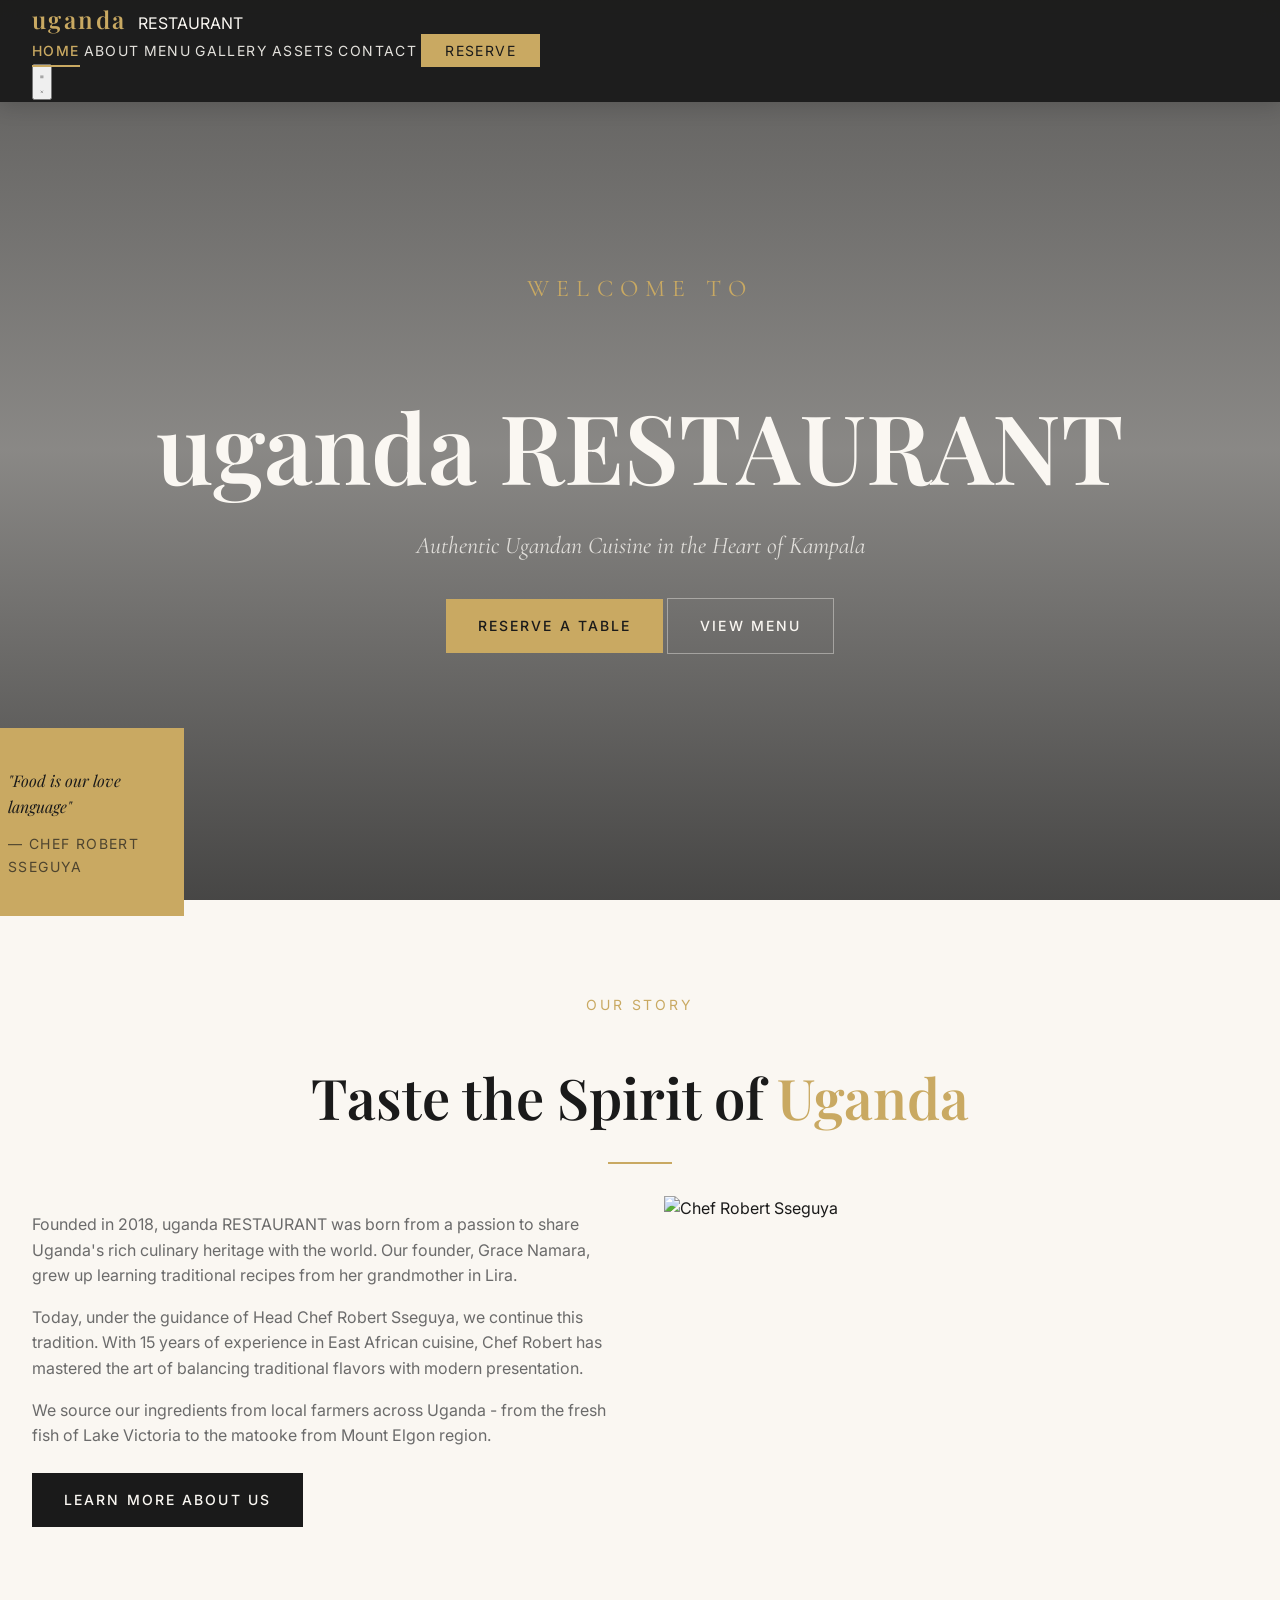
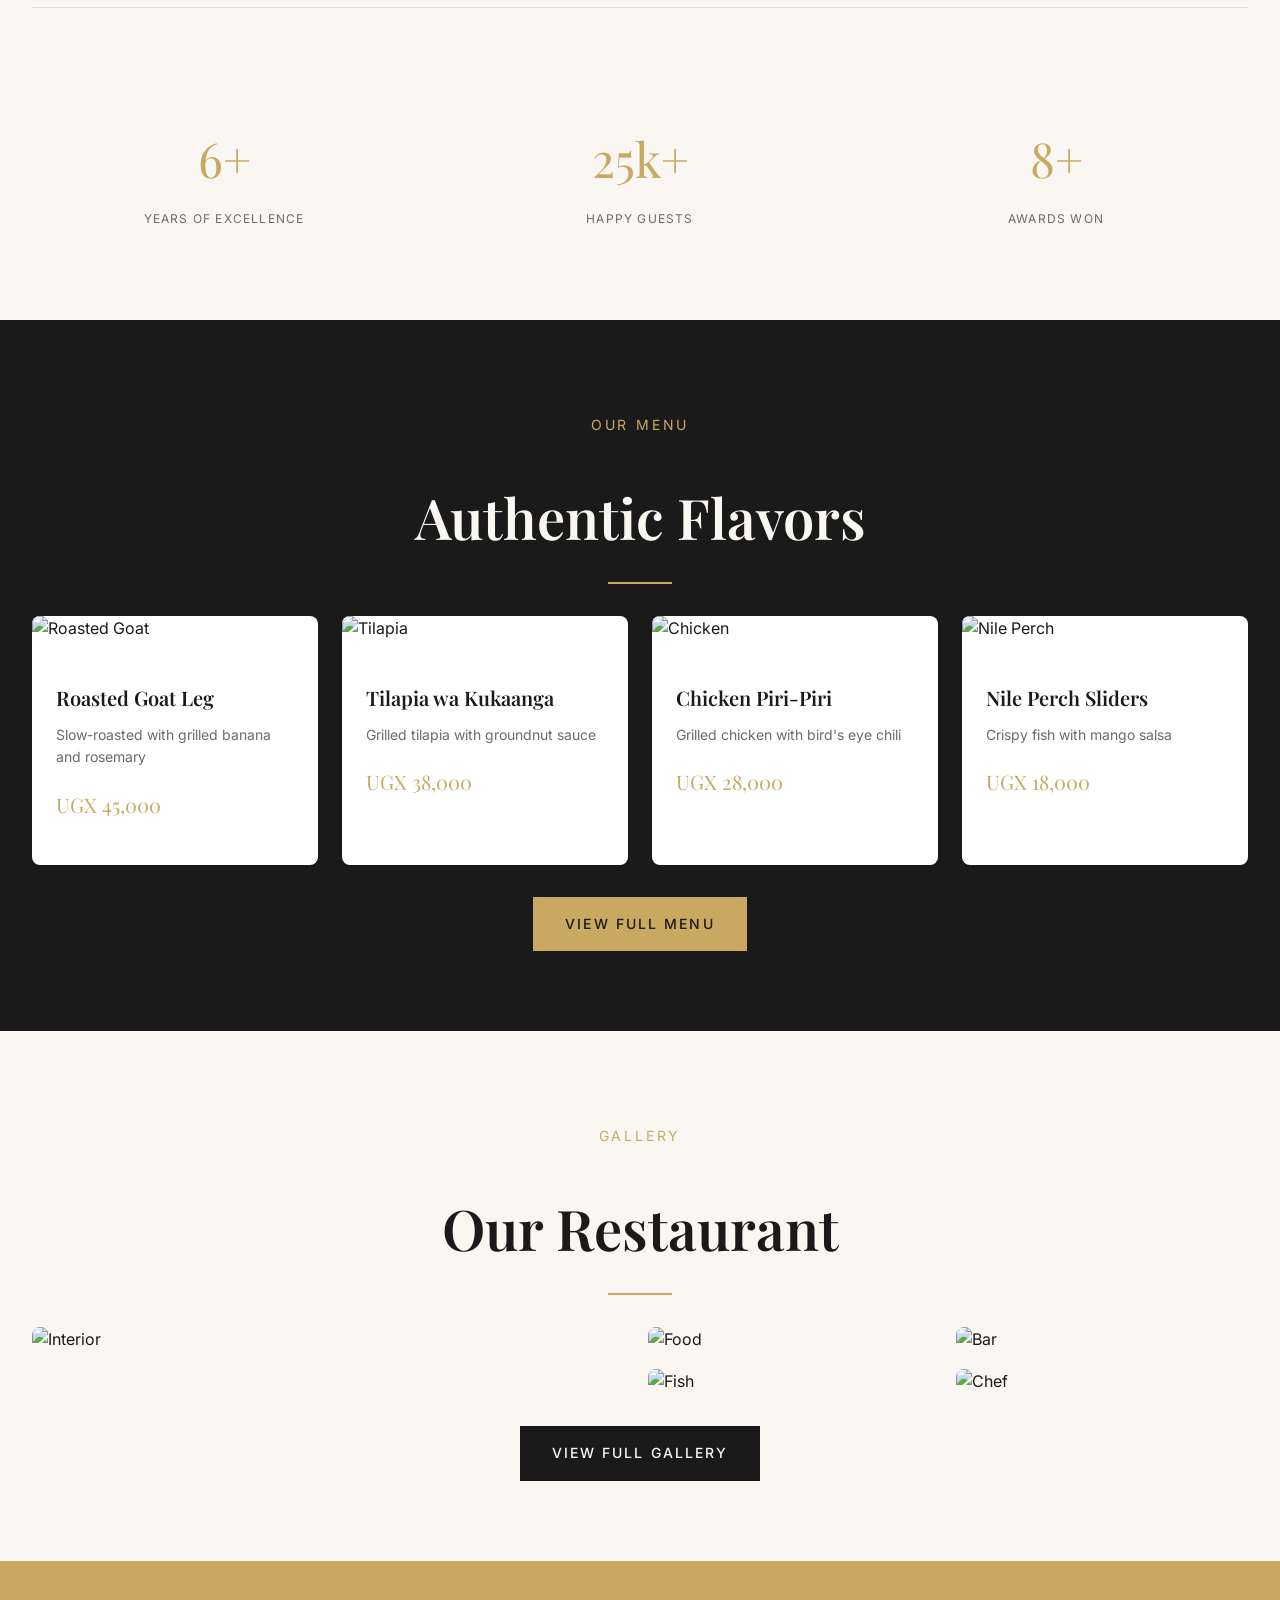
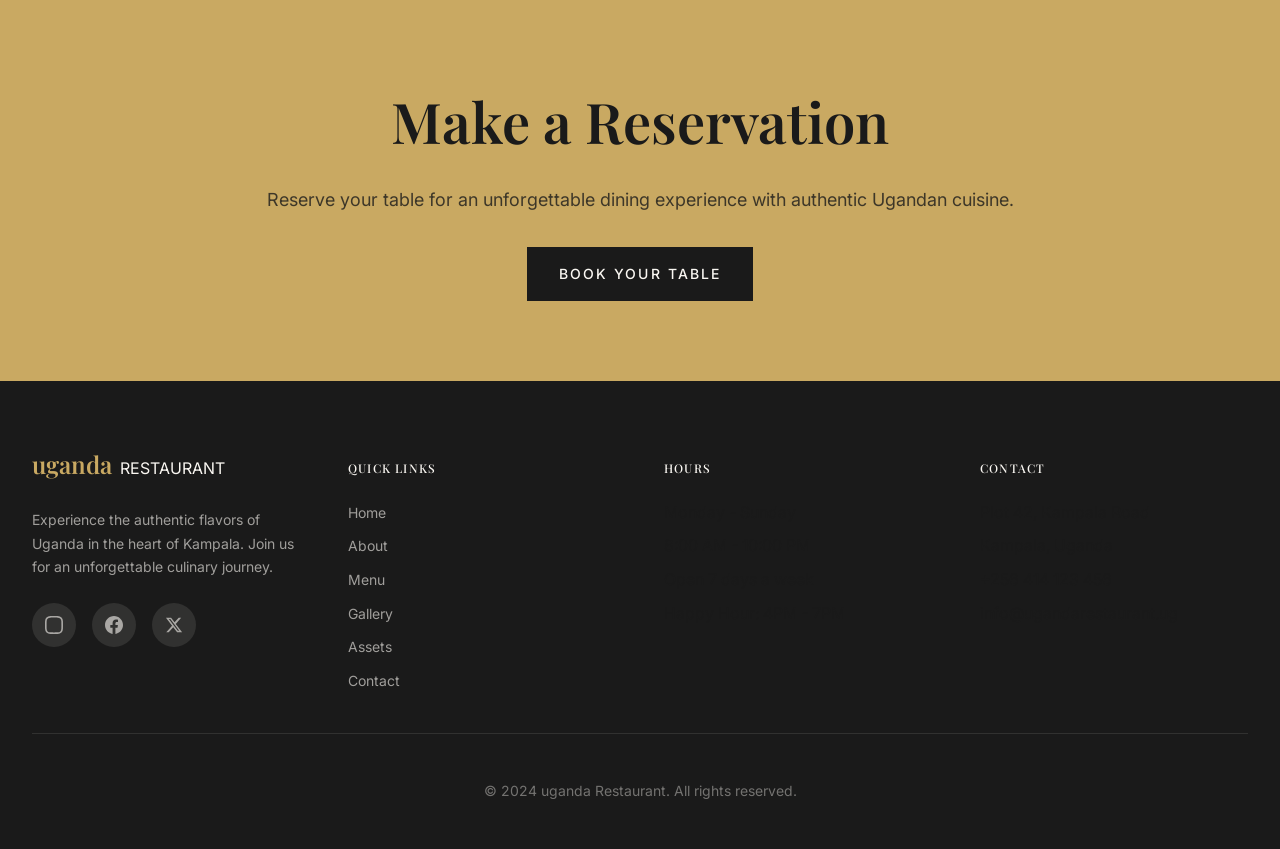
==== commit 67351a23: "Add CSS file, JS file, and assets page with all images" ====
--- a/index.html
+++ b/index.html
@@ -5,64 +5,29 @@
   <meta name="viewport" content="width=device-width, initial-scale=1.0">
   <title>uganda RESTAURANT | Authentic Ugandan Cuisine</title>
   <link href="https://fonts.googleapis.com/css2?family=Playfair+Display:wght@400;500;600;700&family=Inter:wght@300;400;500;600&family=Cormorant+Garamond:ital,wght@0,400;0,500;1,400&display=swap" rel="stylesheet">
-  <script src="https://cdn.tailwindcss.com"></script>
-  <script>
-    tailwind.config = {
-      theme: {
-        extend: {
-          colors: {
-            primary: '#1a1a1a',
-            secondary: '#c9a962',
-            accent: '#8b4513',
-            cream: '#faf7f2',
-            dark: '#0d0d0d',
-            muted: '#6b6b6b'
-          },
-          fontFamily: {
-            playfair: ['Playfair Display', 'serif'],
-            inter: ['Inter', 'sans-serif'],
-            cormorant: ['Cormorant Garamond', 'serif']
-          }
-        }
-      }
-    }
-  </script>
-  <style>
-    html { scroll-behavior: smooth; }
-    body { font-family: 'Inter', sans-serif; }
-    .font-playfair { font-family: 'Playfair Display', serif; }
-    .font-cormorant { font-family: 'Cormorant Garamond', serif; }
-    @keyframes fadeIn {
-      from { opacity: 0; transform: translateY(20px); }
-      to { opacity: 1; transform: translateY(0); }
-    }
-    @keyframes slideUp {
-      from { opacity: 0; transform: translateY(30px); }
-      to { opacity: 1; transform: translateY(0); }
-    }
-    .animate-fade-in { animation: fadeIn 0.8s ease-out forwards; }
-    .animate-slide-up { animation: slideUp 0.8s ease-out forwards; }
-  </style>
+  <link rel="stylesheet" href="css/style.css">
 </head>
-<body class="bg-cream text-primary">
-  <nav class="fixed top-0 left-0 right-0 z-50 bg-primary/95 backdrop-blur-md shadow-lg">
-    <div class="max-w-7xl mx-auto px-4 sm:px-6 lg:px-8">
+<body>
+  <!-- Navigation -->
+  <nav class="navbar">
+    <div class="nav-container">
       <div class="flex items-center justify-between h-16 md:h-20">
         <a href="index.html" class="flex items-center">
-          <span class="font-playfair text-lg sm:text-xl md:text-2xl font-semibold text-secondary tracking-wide">uganda</span>
-          <span class="font-playfair text-lg sm:text-xl md:text-2xl text-cream ml-1 md:ml-2">RESTAURANT</span>
+          <span class="nav-logo">uganda</span>
+          <span class="nav-logo-secondary">RESTAURANT</span>
         </a>
         
         <div class="hidden lg:flex items-center space-x-6 xl:space-x-8">
-          <a href="index.html" class="text-secondary font-medium text-xs xl:text-sm tracking-wider uppercase">Home</a>
-          <a href="about.html" class="text-cream/90 hover:text-secondary transition-colors duration-300 text-xs xl:text-sm tracking-wider uppercase">About</a>
-          <a href="menu.html" class="text-cream/90 hover:text-secondary transition-colors duration-300 text-xs xl:text-sm tracking-wider uppercase">Menu</a>
-          <a href="gallery.html" class="text-cream/90 hover:text-secondary transition-colors duration-300 text-xs xl:text-sm tracking-wider uppercase">Gallery</a>
-          <a href="contact.html" class="text-cream/90 hover:text-secondary transition-colors duration-300 text-xs xl:text-sm tracking-wider uppercase">Contact</a>
-          <a href="reservation.html" class="bg-secondary text-primary px-4 xl:px-6 py-2 xl:py-2.5 text-xs xl:text-sm tracking-wider uppercase hover:bg-secondary/90 transition-colors duration-300">Reserve</a>
-        </div>
-
-        <button id="mobile-menu-btn" class="lg:hidden p-2 text-cream hover:text-secondary transition-colors">
+          <a href="index.html" class="nav-link active">Home</a>
+          <a href="about.html" class="nav-link">About</a>
+          <a href="menu.html" class="nav-link">Menu</a>
+          <a href="gallery.html" class="nav-link">Gallery</a>
+          <a href="assets.html" class="nav-link">Assets</a>
+          <a href="contact.html" class="nav-link">Contact</a>
+          <a href="reservation.html" class="nav-btn">Reserve</a>
+        </div>
+
+        <button id="mobile-menu-btn" class="lg:hidden p-2 text-cream">
           <svg class="w-6 h-6 menu-open" fill="none" stroke="currentColor" viewBox="0 0 24 24">
             <path stroke-linecap="round" stroke-linejoin="round" stroke-width="2" d="M4 6h16M4 12h16M4 18h16"/>
           </svg>
@@ -73,242 +38,221 @@
       </div>
     </div>
 
-    <div id="mobile-menu" class="lg:hidden hidden bg-primary/98 backdrop-blur-lg">
-      <div class="px-4 py-6 space-y-4 border-t border-cream/10">
-        <a href="index.html" class="block text-secondary font-medium text-sm tracking-wider uppercase py-2">Home</a>
-        <a href="about.html" class="block text-cream/90 hover:text-secondary transition-colors text-sm tracking-wider uppercase py-2">About</a>
-        <a href="menu.html" class="block text-cream/90 hover:text-secondary transition-colors text-sm tracking-wider uppercase py-2">Menu</a>
-        <a href="gallery.html" class="block text-cream/90 hover:text-secondary transition-colors text-sm tracking-wider uppercase py-2">Gallery</a>
-        <a href="contact.html" class="block text-cream/90 hover:text-secondary transition-colors text-sm tracking-wider uppercase py-2">Contact</a>
-        <a href="reservation.html" class="block bg-secondary text-primary px-6 py-3 text-sm tracking-wider uppercase text-center hover:bg-secondary/90 transition-colors">Reserve a Table</a>
+    <div id="mobile-menu" class="mobile-menu hidden lg:hidden">
+      <div class="px-4 py-6 space-y-4">
+        <a href="index.html" class="mobile-menu-link active">Home</a>
+        <a href="about.html" class="mobile-menu-link">About</a>
+        <a href="menu.html" class="mobile-menu-link">Menu</a>
+        <a href="gallery.html" class="mobile-menu-link">Gallery</a>
+        <a href="assets.html" class="mobile-menu-link">Assets</a>
+        <a href="contact.html" class="mobile-menu-link">Contact</a>
+        <a href="reservation.html" class="mobile-menu-btn">Reserve a Table</a>
       </div>
     </div>
   </nav>
 
-  <main>
-    <section class="relative min-h-screen flex items-center justify-center overflow-hidden">
-      <div class="absolute inset-0 bg-cover bg-center bg-no-repeat" style="background-image: url('https://images.unsplash.com/photo-1555396273-367ea4eb4db5?w=1920&h=1080&fit=crop')">
-        <div class="absolute inset-0 bg-gradient-to-b from-primary/70 via-primary/50 to-primary/80" />
-      </div>
-      <div class="relative z-10 text-center px-4 sm:px-6 max-w-4xl mx-auto">
-        <p class="font-cormorant text-secondary text-lg sm:text-xl md:text-2xl tracking-[0.2em] sm:tracking-[0.3em] uppercase mb-4 animate-fade-in">Welcome to</p>
-        <h1 class="font-playfair text-4xl sm:text-5xl md:text-7xl lg:text-8xl text-cream font-semibold mb-4 sm:mb-6 animate-slide-up" style="animation-delay: 0.15s">uganda RESTAURANT</h1>
-        <p class="font-cormorant text-cream/80 text-base sm:text-lg md:text-xl lg:text-2xl italic mb-8 sm:mb-12 max-w-2xl mx-auto animate-slide-up" style="animation-delay: 0.3s">
-          Authentic Ugandan Cuisine in the Heart of Kampala
-        </p>
-        <div class="flex flex-col sm:flex-row items-center justify-center gap-3 sm:gap-4 animate-slide-up" style="animation-delay: 0.5s">
-          <a href="reservation.html" class="bg-secondary text-primary px-6 sm:px-8 py-3 sm:py-4 text-xs sm:text-sm tracking-wider uppercase font-medium hover:bg-secondary/90 transition-all duration-300 hover:scale-105 w-full sm:w-auto">
-            Reserve a Table
-          </a>
-          <a href="menu.html" class="border border-cream/40 text-cream px-6 sm:px-8 py-3 sm:py-4 text-xs sm:text-sm tracking-wider uppercase font-medium hover:border-secondary hover:text-secondary transition-all duration-300 w-full sm:w-auto">
-            View Menu
-          </a>
-        </div>
-      </div>
-      <a href="#about" class="absolute bottom-4 sm:bottom-8 left-1/2 -translate-x-1/2 text-cream/60 hover:text-secondary animate-fade-in" style="animation-delay: 0.7s">
-        <svg class="w-6 sm:w-8 h-6 sm:h-8 animate-bounce" fill="none" stroke="currentColor" viewBox="0 0 24 24"><path stroke-linecap="round" stroke-linejoin="round" stroke-width="2" d="M19 9l-7 7-7-7"/></svg>
-      </a>
-    </section>
-
-    <section id="about" class="py-16 sm:py-20 lg:py-32 bg-cream">
-      <div class="max-w-7xl mx-auto px-4 sm:px-6 lg:px-8">
-        <div class="text-center mb-12 sm:mb-16">
-          <p class="text-secondary tracking-[0.2em] uppercase text-xs sm:text-sm mb-3">Our Story</p>
-          <h2 class="font-playfair text-3xl sm:text-4xl md:text-5xl text-primary mb-6 sm:mb-8 leading-tight">
-            Taste the Spirit of <span class="text-secondary">Uganda</span>
-          </h2>
-          <div class="w-12 sm:w-16 h-0.5 bg-secondary mx-auto" />
-        </div>
-        <div class="grid lg:grid-cols-2 gap-8 lg:gap-12 xl:gap-20 items-center">
+  <!-- Hero Section -->
+  <section class="hero">
+    <div class="hero-bg" style="background-image: url('https://images.unsplash.com/photo-1555396273-367ea4eb4db5?w=1920&h=1080&fit=crop')"></div>
+    <div class="hero-overlay"></div>
+    <div class="hero-content">
+      <p class="hero-subtitle animate-fade-in">Welcome to</p>
+      <h1 class="hero-title animate-slide-up" style="animation-delay: 0.15s">uganda RESTAURANT</h1>
+      <p class="hero-description animate-slide-up" style="animation-delay: 0.3s">
+        Authentic Ugandan Cuisine in the Heart of Kampala
+      </p>
+      <div class="flex flex-col sm:flex-row items-center justify-center gap-3 sm:gap-4 animate-slide-up" style="animation-delay: 0.5s">
+        <a href="reservation.html" class="hero-btn hero-btn-primary">Reserve a Table</a>
+        <a href="menu.html" class="hero-btn hero-btn-outline">View Menu</a>
+      </div>
+    </div>
+    <a href="#about" class="absolute bottom-8 left-1/2 -translate-x-1/2 text-cream/60 hover:text-secondary animate-fade-in" style="animation-delay: 0.7s; color: rgba(250,247,242,0.6);">
+      <svg class="w-8 h-8 animate-bounce" fill="none" stroke="currentColor" viewBox="0 0 24 24"><path stroke-linecap="round" stroke-linejoin="round" stroke-width="2" d="M19 9l-7 7-7-7"/></svg>
+    </a>
+  </section>
+
+  <!-- About Preview -->
+  <section id="about" class="section section-bg-cream">
+    <div class="section-container">
+      <div class="text-center mb-12 sm:mb-16">
+        <p class="section-subtitle">Our Story</p>
+        <h2 class="section-title">Taste the Spirit of <span class="text-secondary">Uganda</span></h2>
+        <div class="section-divider"></div>
+      </div>
+      <div class="grid-2 items-center">
+        <div>
+          <div class="space-y-4 sm:space-y-6 text-muted" style="color: var(--muted);">
+            <p>Founded in 2018, uganda RESTAURANT was born from a passion to share Uganda's rich culinary heritage with the world. Our founder, Grace Namara, grew up learning traditional recipes from her grandmother in Lira.</p>
+            <p>Today, under the guidance of Head Chef Robert Sseguya, we continue this tradition. With 15 years of experience in East African cuisine, Chef Robert has mastered the art of balancing traditional flavors with modern presentation.</p>
+            <p>We source our ingredients from local farmers across Uganda - from the fresh fish of Lake Victoria to the matooke from Mount Elgon region.</p>
+          </div>
+          <div class="mt-6 sm:mt-8">
+            <a href="about.html" class="btn btn-primary">Learn More About Us</a>
+          </div>
+        </div>
+        <div class="relative">
+          <img src="https://images.unsplash.com/photo-1556910103-1c02745aae4d?w=600&h=700&fit=crop" alt="Chef Robert Sseguya" style="width: 100%; height: 400px; object-fit: cover;" />
+          <div style="position: absolute; bottom: -1rem; left: -1rem; background: var(--secondary); padding: 1.5rem; max-width: 200px;">
+            <p style="font-family: 'Playfair Display', serif; color: var(--primary); font-style: italic; font-size: 1rem; margin-bottom: 0.5rem;">"Food is our love language"</p>
+            <p style="color: rgba(26,26,26,0.7); font-size: 0.875rem; letter-spacing: 0.1em; text-transform: uppercase;">— Chef Robert Sseguya</p>
+          </div>
+        </div>
+      </div>
+      <div class="stats">
+        <div class="stat">
+          <p class="stat-number">6+</p>
+          <p class="stat-label">Years of Excellence</p>
+        </div>
+        <div class="stat">
+          <p class="stat-number">25k+</p>
+          <p class="stat-label">Happy Guests</p>
+        </div>
+        <div class="stat">
+          <p class="stat-number">8+</p>
+          <p class="stat-label">Awards Won</p>
+        </div>
+      </div>
+    </div>
+  </section>
+
+  <!-- Menu Preview -->
+  <section class="section section-bg-primary">
+    <div class="section-container">
+      <div class="text-center mb-12 sm:mb-16">
+        <p class="section-subtitle">Our Menu</p>
+        <h2 class="section-title section-title-light">Authentic Flavors</h2>
+        <div class="section-divider"></div>
+      </div>
+      <div class="grid-4">
+        <div class="card">
+          <img src="https://images.unsplash.com/photo-1544025162-d76694265947?w=400&h=300&fit=crop" alt="Roasted Goat" class="card-img" />
+          <div class="card-body">
+            <h3 class="card-title">Roasted Goat Leg</h3>
+            <p class="card-text">Slow-roasted with grilled banana and rosemary</p>
+            <p class="card-price">UGX 45,000</p>
+          </div>
+        </div>
+        <div class="card">
+          <img src="https://images.unsplash.com/photo-1485921325833-c519f76c4927?w=400&h=300&fit=crop" alt="Tilapia" class="card-img" />
+          <div class="card-body">
+            <h3 class="card-title">Tilapia wa Kukaanga</h3>
+            <p class="card-text">Grilled tilapia with groundnut sauce</p>
+            <p class="card-price">UGX 38,000</p>
+          </div>
+        </div>
+        <div class="card">
+          <img src="https://images.unsplash.com/photo-1598103442097-8b74394b95c6?w=400&h=300&fit=crop" alt="Chicken" class="card-img" />
+          <div class="card-body">
+            <h3 class="card-title">Chicken Piri-Piri</h3>
+            <p class="card-text">Grilled chicken with bird's eye chili</p>
+            <p class="card-price">UGX 28,000</p>
+          </div>
+        </div>
+        <div class="card">
+          <img src="https://images.unsplash.com/photo-1559847844-5315695dadae?w=400&h=300&fit=crop" alt="Nile Perch" class="card-img" />
+          <div class="card-body">
+            <h3 class="card-title">Nile Perch Sliders</h3>
+            <p class="card-text">Crispy fish with mango salsa</p>
+            <p class="card-price">UGX 18,000</p>
+          </div>
+        </div>
+      </div>
+      <div class="text-center mt-8 sm:mt-12">
+        <a href="menu.html" class="btn btn-secondary">View Full Menu</a>
+      </div>
+    </div>
+  </section>
+
+  <!-- Gallery Preview -->
+  <section class="section section-bg-cream">
+    <div class="section-container">
+      <div class="text-center mb-12 sm:mb-16">
+        <p class="section-subtitle">Gallery</p>
+        <h2 class="section-title">Our Restaurant</h2>
+        <div class="section-divider"></div>
+      </div>
+      <div class="gallery-grid">
+        <div class="gallery-item"><img src="https://images.unsplash.com/photo-1414235077428-338989a2e8c0?w=600&h=400&fit=crop" alt="Interior" class="gallery-img" /><div class="gallery-overlay"><span class="gallery-overlay-text">View</span></div></div>
+        <div class="gallery-item"><img src="https://images.unsplash.com/photo-1504674900247-0877df9cc836?w=400&h=300&fit=crop" alt="Food" class="gallery-img" /><div class="gallery-overlay"><span class="gallery-overlay-text">View</span></div></div>
+        <div class="gallery-item"><img src="https://images.unsplash.com/photo-1559339352-11d035aa65de?w=400&h=300&fit=crop" alt="Bar" class="gallery-img" /><div class="gallery-overlay"><span class="gallery-overlay-text">View</span></div></div>
+        <div class="gallery-item"><img src="https://images.unsplash.com/photo-1559847844-5315695dadae?w=400&h=300&fit=crop" alt="Fish" class="gallery-img" /><div class="gallery-overlay"><span class="gallery-overlay-text">View</span></div></div>
+        <div class="gallery-item"><img src="https://images.unsplash.com/photo-1550966871-3ed3cdb5ed0c?w=400&h=300&fit=crop" alt="Chef" class="gallery-img" /><div class="gallery-overlay"><span class="gallery-overlay-text">View</span></div></div>
+      </div>
+      <div class="text-center mt-8 sm:mt-12">
+        <a href="gallery.html" class="btn btn-primary">View Full Gallery</a>
+      </div>
+    </div>
+  </section>
+
+  <!-- CTA Section -->
+  <section class="section section-bg-secondary">
+    <div class="section-container" style="max-width: 800px;">
+      <div class="text-center">
+        <h2 class="section-title">Make a Reservation</h2>
+        <p style="color: rgba(26,26,26,0.8); font-size: 1.125rem; margin-bottom: 2rem;">Reserve your table for an unforgettable dining experience with authentic Ugandan cuisine.</p>
+        <a href="reservation.html" class="btn btn-primary">Book Your Table</a>
+      </div>
+    </div>
+  </section>
+
+  <!-- Footer -->
+  <footer class="footer">
+    <div class="footer-container">
+      <div class="footer-grid">
+        <div class="footer-brand">
           <div>
-            <div class="space-y-4 sm:space-y-6 text-muted leading-relaxed text-sm sm:text-base">
-              <p>Founded in 2018, uganda RESTAURANT was born from a passion to share Uganda's rich culinary heritage with the world. Our founder, Grace Namara, grew up learning traditional recipes from her grandmother in Lira and dreamed of bringing authentic Ugandan flavors to Kampala.</p>
-              <p>Today, under the guidance of Head Chef Robert Sseguya, we continue this tradition. With 15 years of experience in East African cuisine, Chef Robert has mastered the art of balancing traditional flavors with modern presentation.</p>
-              <p>We source our ingredients from local farmers across Uganda - from the fresh fish of Lake Victoria to the matooke from Mount Elgon. Every dish tells the story of our beautiful country.</p>
-            </div>
-            <div class="mt-6 sm:mt-8">
-              <a href="about.html" class="inline-block bg-primary text-cream px-6 sm:px-8 py-3 sm:py-4 text-xs sm:text-sm tracking-wider uppercase hover:bg-primary/90 transition-colors duration-300">Learn More About Us</a>
-            </div>
-          </div>
-          <div class="relative mt-8 lg:mt-0">
-            <img src="https://images.unsplash.com/photo-1556910103-1c02745aae4d?w=600&h=700&fit=crop" alt="Chef Robert Sseguya" class="w-full h-64 sm:h-80 md:h-[500px] object-cover" />
-            <div class="absolute -bottom-4 sm:-bottom-6 -left-4 sm:-left-6 bg-secondary p-4 sm:p-6 max-w-[200px] sm:max-w-xs">
-              <p class="font-playfair text-primary text-base sm:text-xl italic mb-2">"Food is our love language"</p>
-              <p class="text-primary/70 text-xs sm:text-sm tracking-wider uppercase">— Chef Robert Sseguya</p>
-            </div>
-          </div>
-        </div>
-        <div class="grid grid-cols-3 gap-4 sm:gap-8 mt-12 sm:mt-20 pt-12 sm:pt-16 border-t border-primary/10">
-          <div class="text-center">
-            <p class="font-playfair text-3xl sm:text-4xl md:text-5xl text-secondary mb-1 sm:mb-2">6+</p>
-            <p class="text-muted tracking-wider uppercase text-xs sm:text-sm">Years of Excellence</p>
-          </div>
-          <div class="text-center">
-            <p class="font-playfair text-3xl sm:text-4xl md:text-5xl text-secondary mb-1 sm:mb-2">25k+</p>
-            <p class="text-muted tracking-wider uppercase text-xs sm:text-sm">Happy Guests</p>
-          </div>
-          <div class="text-center">
-            <p class="font-playfair text-3xl sm:text-4xl md:text-5xl text-secondary mb-1 sm:mb-2">8+</p>
-            <p class="text-muted tracking-wider uppercase text-xs sm:text-sm">Awards Won</p>
-          </div>
-        </div>
-      </div>
-    </section>
-
-    <section class="py-16 sm:py-20 lg:py-32 bg-primary">
-      <div class="max-w-7xl mx-auto px-4 sm:px-6 lg:px-8">
-        <div class="text-center mb-12 sm:mb-16">
-          <p class="text-secondary tracking-[0.2em] uppercase text-xs sm:text-sm mb-3">Our Menu</p>
-          <h2 class="font-playfair text-3xl sm:text-4xl md:text-5xl text-cream mb-6 sm:mb-8">Authentic Flavors</h2>
-          <div class="w-12 sm:w-16 h-0.5 bg-secondary mx-auto" />
-        </div>
-        <div class="grid grid-cols-1 sm:grid-cols-2 lg:grid-cols-4 gap-4 sm:gap-6">
-          <div class="bg-white rounded-lg overflow-hidden shadow-sm group">
-            <div class="relative h-40 sm:h-48">
-              <img src="https://images.unsplash.com/photo-1544025162-d76694265947?w=400&h=300&fit=crop" alt="Roasted Goat" class="w-full h-full object-cover group-hover:scale-110 transition-transform duration-700" />
-            </div>
-            <div class="p-4 sm:p-6">
-              <h3 class="font-playfair text-lg sm:text-xl text-primary mb-1 sm:mb-2">Roasted Goat Leg</h3>
-              <p class="text-muted text-xs sm:text-sm">Slow-roasted with grilled banana and rosemary</p>
-              <p class="text-secondary font-playfair text-lg sm:text-xl mt-2 sm:mt-4">UGX 45,000</p>
-            </div>
-          </div>
-          <div class="bg-white rounded-lg overflow-hidden shadow-sm group">
-            <div class="relative h-40 sm:h-48">
-              <img src="https://images.unsplash.com/photo-1485921325833-c519f76c4927?w=400&h=300&fit=crop" alt="Tilapia" class="w-full h-full object-cover group-hover:scale-110 transition-transform duration-700" />
-            </div>
-            <div class="p-4 sm:p-6">
-              <h3 class="font-playfair text-lg sm:text-xl text-primary mb-1 sm:mb-2">Tilapia wa Kukaanga</h3>
-              <p class="text-muted text-xs sm:text-sm">Grilled tilapia with groundnut sauce</p>
-              <p class="text-secondary font-playfair text-lg sm:text-xl mt-2 sm:mt-4">UGX 38,000</p>
-            </div>
-          </div>
-          <div class="bg-white rounded-lg overflow-hidden shadow-sm group">
-            <div class="relative h-40 sm:h-48">
-              <img src="https://images.unsplash.com/photo-1598103442097-8b74394b95c6?w=400&h=300&fit=crop" alt="Chicken" class="w-full h-full object-cover group-hover:scale-110 transition-transform duration-700" />
-            </div>
-            <div class="p-4 sm:p-6">
-              <h3 class="font-playfair text-lg sm:text-xl text-primary mb-1 sm:mb-2">Chicken Piri-Piri</h3>
-              <p class="text-muted text-xs sm:text-sm">Grilled chicken with bird's eye chili</p>
-              <p class="text-secondary font-playfair text-lg sm:text-xl mt-2 sm:mt-4">UGX 28,000</p>
-            </div>
-          </div>
-          <div class="bg-white rounded-lg overflow-hidden shadow-sm group">
-            <div class="relative h-40 sm:h-48">
-              <img src="https://images.unsplash.com/photo-1559847844-5315695dadae?w=400&h=300&fit=crop" alt="Nile Perch" class="w-full h-full object-cover group-hover:scale-110 transition-transform duration-700" />
-            </div>
-            <div class="p-4 sm:p-6">
-              <h3 class="font-playfair text-lg sm:text-xl text-primary mb-1 sm:mb-2">Nile Perch Sliders</h3>
-              <p class="text-muted text-xs sm:text-sm">Crispy fish with mango salsa</p>
-              <p class="text-secondary font-playfair text-lg sm:text-xl mt-2 sm:mt-4">UGX 18,000</p>
-            </div>
-          </div>
-        </div>
-        <div class="text-center mt-8 sm:mt-12">
-          <a href="menu.html" class="inline-block bg-secondary text-primary px-6 sm:px-8 py-3 sm:py-4 text-xs sm:text-sm tracking-wider uppercase font-medium hover:bg-secondary/90 transition-colors duration-300">View Full Menu</a>
-        </div>
-      </div>
-    </section>
-
-    <section class="py-16 sm:py-20 lg:py-32 bg-cream">
-      <div class="max-w-7xl mx-auto px-4 sm:px-6 lg:px-8">
-        <div class="text-center mb-12 sm:mb-16">
-          <p class="text-secondary tracking-[0.2em] uppercase text-xs sm:text-sm mb-3">Gallery</p>
-          <h2 class="font-playfair text-3xl sm:text-4xl md:text-5xl text-primary mb-6 sm:mb-8">Our Restaurant</h2>
-          <div class="w-12 sm:w-16 h-0.5 bg-secondary mx-auto" />
-        </div>
-        <div class="grid grid-cols-2 md:grid-cols-4 gap-2 sm:gap-4">
-          <div class="col-span-2 row-span-2"><img src="https://images.unsplash.com/photo-1414235077428-338989a2e8c0?w=600&h=400&fit=crop" alt="Interior" class="w-full h-48 md:h-full object-cover rounded-lg" /></div>
-          <div><img src="https://images.unsplash.com/photo-1504674900247-0877df9cc836?w=400&h=300&fit=crop" alt="Food" class="w-full h-32 sm:h-48 object-cover rounded-lg" /></div>
-          <div><img src="https://images.unsplash.com/photo-1559339352-11d035aa65de?w=400&h=300&fit=crop" alt="Bar" class="w-full h-32 sm:h-48 object-cover rounded-lg" /></div>
-          <div><img src="https://images.unsplash.com/photo-1559847844-5315695dadae?w=400&h=300&fit=crop" alt="Fish" class="w-full h-32 sm:h-48 object-cover rounded-lg" /></div>
-          <div><img src="https://images.unsplash.com/photo-1550966871-3ed3cdb5ed0c?w=400&h=300&fit=crop" alt="Chef" class="w-full h-32 sm:h-48 object-cover rounded-lg" /></div>
-        </div>
-        <div class="text-center mt-8 sm:mt-12">
-          <a href="gallery.html" class="inline-block bg-primary text-cream px-6 sm:px-8 py-3 sm:py-4 text-xs sm:text-sm tracking-wider uppercase hover:bg-primary/90 transition-colors duration-300">View Full Gallery</a>
-        </div>
-      </div>
-    </section>
-
-    <section class="py-16 sm:py-20 lg:py-32 bg-secondary">
-      <div class="max-w-4xl mx-auto px-4 sm:px-6 lg:px-8 text-center">
-        <h2 class="font-playfair text-3xl sm:text-4xl md:text-5xl text-primary mb-4 sm:mb-6">Make a Reservation</h2>
-        <p class="text-primary/80 text-base sm:text-lg mb-6 sm:mb-8 max-w-2xl mx-auto">Reserve your table for an unforgettable dining experience with authentic Ugandan cuisine.</p>
-        <a href="reservation.html" class="inline-block bg-primary text-cream px-6 sm:px-8 py-3 sm:py-4 text-xs sm:text-sm tracking-wider uppercase font-medium hover:bg-primary/90 transition-colors duration-300">Book Your Table</a>
-      </div>
-    </section>
-  </main>
-
-  <footer class="bg-primary pt-12 sm:pt-16 pb-6 sm:pb-8">
-    <div class="max-w-7xl mx-auto px-4 sm:px-6 lg:px-8">
-      <div class="grid grid-cols-2 lg:grid-cols-4 gap-6 sm:gap-8 lg:gap-12 mb-8 sm:mb-12">
-        <div class="col-span-2 lg:col-span-1">
-          <div class="mb-4 sm:mb-6"><span class="font-playfair text-lg sm:text-xl md:text-2xl font-semibold text-secondary">uganda</span><span class="font-playfair text-lg sm:text-xl md:text-2xl text-cream ml-1">RESTAURANT</span></div>
-          <p class="text-cream/60 text-xs sm:text-sm leading-relaxed">Experience the authentic flavors of Uganda in the heart of Kampala.</p>
-          <div class="flex space-x-3 sm:space-x-4 mt-4 sm:mt-6">
-            <a href="#" class="w-8 sm:w-10 h-8 sm:h-10 bg-cream/10 rounded-full flex items-center justify-center text-cream/60 hover:bg-secondary hover:text-primary transition-all duration-300">
-              <svg class="w-4 sm:w-5 h-4 sm:h-5" fill="currentColor" viewBox="0 0 24 24"><path d="M12 2.163c3.204 0 3.584.012 4.85.07 3.252.148 4.771 1.691 4.919 4.919.058 1.265.069 1.645.069 4.849 0 3.205-.012 3.584-.069 4.849-.149 3.225-1.664 4.771-4.919 4.919-1.266.058-1.644.07-4.85.07-3.204 0-3.584-.012-4.849-.07-3.26-.149-4.771-1.699-4.919-4.92-.058-1.265-.07-1.644-.07-4.849 0-3.204.013-3.583.07-4.849.149-3.227 1.664-4.771 4.919-4.919 1.266-.057 1.645-.069 4.849-.069zM12 0C8.741 0 8.333.014 7.053.072 2.695.272.273 2.69.073 7.052.014 8.333 0 8.741 0 12c0 3.259.014 3.668.072 4.948.2 4.358 2.618 6.78 6.98 6.98C8.333 23.986 8.741 24 12 24c3.259 0 3.668-.014 4.948-.072 4.354-.2 6.782-2.618 6.979-6.98.059-1.28.073-1.689.073-4.948 0-3.259-.014-3.667-.072-4.947-.196-4.354-2.617-6.78-6.979-6.98C15.668.014 15.259 0 12 0zm0 5.838a6.162 6.162 0 100 12.324 6.162 6.162 0 000-12.324zM12 16a4 4 0 110-8 4 4 0 010 8zm6.406-11.845a1.44 1.44 0 100 2.881 1.44 1.44 0 000-2.881z"/></svg>
+            <span class="footer-logo">uganda</span>
+            <span class="footer-logo-secondary">RESTAURANT</span>
+          </div>
+          <p class="footer-text">Experience the authentic flavors of Uganda in the heart of Kampala. Join us for an unforgettable culinary journey.</p>
+          <div class="social-links">
+            <a href="#" class="social-link">
+              <svg class="social-icon" fill="currentColor" viewBox="0 0 24 24"><path d="M12 2.163c3.204 0 3.584.012 4.85.07 3.252.148 4.771 1.691 4.919 4.919.058 1.265.069 1.645.069 4.849 0 3.205-.012 3.584-.069 4.849-.149 3.225-1.664 4.771-4.919 4.919-1.266.058-1.644.07-4.85.07-3.204 0-3.584-.012-4.849-.07-3.26-.149-4.771-1.699-4.919-4.92-.058-1.265-.07-1.644-.07-4.849 0-3.204.013-3.583.07-4.849.149-3.227 1.664-4.771 4.919-4.919 1.266-.057 1.645-.069 4.849-.069zM12 0C8.741 0 8.333.014 7.053.072 2.695.272.273 2.69.073 7.052.014 8.333 0 8.741 0 12c0 3.259.014 3.668.072 4.948.2 4.358 2.618 6.78 6.98 6.98C8.333 23.986 8.741 24 12 24c3.259 0 3.668-.014 4.948-.072 4.354-.2 6.782-2.618 6.979-6.98.059-1.28.073-1.689.073-4.948 0-3.259-.014-3.667-.072-4.947-.196-4.354-2.617-6.78-6.979-6.98C15.668.014 15.259 0 12 0z"/></svg>
             </a>
-            <a href="#" class="w-8 sm:w-10 h-8 sm:h-10 bg-cream/10 rounded-full flex items-center justify-center text-cream/60 hover:bg-secondary hover:text-primary transition-all duration-300">
-              <svg class="w-4 sm:w-5 h-4 sm:h-5" fill="currentColor" viewBox="0 0 24 24"><path d="M24 12.073c0-6.627-5.373-12-12-12s-12 5.373-12 12c0 5.99 4.388 10.954 10.125 11.854v-8.385H7.078v-3.47h3.047V9.43c0-3.007 1.792-4.669 4.533-4.669 1.312 0 2.686.235 2.686.235v2.953H15.83c-1.491 0-1.956.925-1.956 1.874v2.25h3.328l-.532 3.47h-2.796v8.385C19.612 23.027 24 18.062 24 12.073z"/></svg>
+            <a href="#" class="social-link">
+              <svg class="social-icon" fill="currentColor" viewBox="0 0 24 24"><path d="M24 12.073c0-6.627-5.373-12-12-12s-12 5.373-12 12c0 5.99 4.388 10.954 10.125 11.854v-8.385H7.078v-3.47h3.047V9.43c0-3.007 1.792-4.669 4.533-4.669 1.312 0 2.686.235 2.686.235v2.953H15.83c-1.491 0-1.956.925-1.956 1.874v2.25h3.328l-.532 3.47h-2.796v8.385C19.612 23.027 24 18.062 24 12.073z"/></svg>
             </a>
-            <a href="#" class="w-8 sm:w-10 h-8 sm:h-10 bg-cream/10 rounded-full flex items-center justify-center text-cream/60 hover:bg-secondary hover:text-primary transition-all duration-300">
-              <svg class="w-4 sm:w-5 h-4 sm:h-5" fill="currentColor" viewBox="0 0 24 24"><path d="M18.244 2.25h3.308l-7.227 8.26 8.502 11.24H16.17l-5.214-6.817L4.99 21.75H1.68l7.73-8.835L1.254 2.25H8.08l4.713 6.231zm-1.161 17.52h1.833L7.084 4.126H5.117z"/></svg>
+            <a href="#" class="social-link">
+              <svg class="social-icon" fill="currentColor" viewBox="0 0 24 24"><path d="M18.244 2.25h3.308l-7.227 8.26 8.502 11.24H16.17l-5.214-6.817L4.99 21.75H1.68l7.73-8.835L1.254 2.25H8.08l4.713 6.231zm-1.161 17.52h1.833L7.084 4.126H5.117z"/></svg>
             </a>
           </div>
         </div>
         <div>
-          <h4 class="text-cream font-medium mb-4 sm:mb-6 tracking-wider uppercase text-xs sm:text-sm">Quick Links</h4>
-          <ul class="space-y-2 text-xs sm:text-sm">
-            <li><a href="index.html" class="text-cream/60 hover:text-secondary transition-colors duration-300">Home</a></li>
-            <li><a href="about.html" class="text-cream/60 hover:text-secondary transition-colors duration-300">About</a></li>
-            <li><a href="menu.html" class="text-cream/60 hover:text-secondary transition-colors duration-300">Menu</a></li>
-            <li><a href="gallery.html" class="text-cream/60 hover:text-secondary transition-colors duration-300">Gallery</a></li>
-            <li><a href="contact.html" class="text-cream/60 hover:text-secondary transition-colors duration-300">Contact</a></li>
+          <h4 class="footer-title">Quick Links</h4>
+          <ul class="footer-links">
+            <li><a href="index.html">Home</a></li>
+            <li><a href="about.html">About</a></li>
+            <li><a href="menu.html">Menu</a></li>
+            <li><a href="gallery.html">Gallery</a></li>
+            <li><a href="assets.html">Assets</a></li>
+            <li><a href="contact.html">Contact</a></li>
           </ul>
         </div>
         <div>
-          <h4 class="text-cream font-medium mb-4 sm:mb-6 tracking-wider uppercase text-xs sm:text-sm">Hours</h4>
-          <ul class="space-y-2 text-xs sm:text-sm text-cream/60">
+          <h4 class="footer-title">Hours</h4>
+          <ul class="footer-links">
             <li>Monday - Sunday</li>
             <li>8:00 AM - 10:00 PM</li>
+            <li>Open 7 days a week</li>
             <li>Happy Hour: 4PM - 7PM</li>
           </ul>
         </div>
         <div>
-          <h4 class="text-cream font-medium mb-4 sm:mb-6 tracking-wider uppercase text-xs sm:text-sm">Contact</h4>
-          <ul class="space-y-2 text-xs sm:text-sm text-cream/60">
+          <h4 class="footer-title">Contact</h4>
+          <ul class="footer-links">
             <li>Plot 42, Kampala Road</li>
             <li>Kampala, Uganda</li>
             <li>+256 414 123 456</li>
+            <li>info@ugandarestaurant.ug</li>
           </ul>
         </div>
       </div>
-      <div class="border-t border-cream/10 pt-6 sm:pt-8 text-center">
-        <p class="text-cream/40 text-xs sm:text-sm">© 2024 uganda Restaurant. All rights reserved.</p>
+      <div class="footer-bottom">
+        <p class="footer-copyright">© 2024 uganda Restaurant. All rights reserved.</p>
       </div>
     </div>
   </footer>
 
-  <script>
-    const mobileMenuBtn = document.getElementById('mobile-menu-btn');
-    const mobileMenu = document.getElementById('mobile-menu');
-    const menuOpen = mobileMenuBtn.querySelector('.menu-open');
-    const menuClose = mobileMenuBtn.querySelector('.menu-close');
-
-    mobileMenuBtn.addEventListener('click', () => {
-      mobileMenu.classList.toggle('hidden');
-      menuOpen.classList.toggle('hidden');
-      menuClose.classList.toggle('hidden');
-    });
-
-    document.querySelectorAll('#mobile-menu a').forEach(link => {
-      link.addEventListener('click', () => {
-        mobileMenu.classList.add('hidden');
-        menuOpen.classList.remove('hidden');
-        menuClose.classList.add('hidden');
-      });
-    });
-  </script>
+  <script src="js/main.js"></script>
 </body>
 </html>
--- a/css/style.css
+++ b/css/style.css
@@ -0,0 +1,1274 @@
+/* ========================================
+   uganda RESTAURANT - Global Styles
+   ======================================== */
+
+/* Custom Properties */
+:root {
+  --primary: #1a1a1a;
+  --secondary: #c9a962;
+  --accent: #8b4513;
+  --cream: #faf7f2;
+  --dark: #0d0d0d;
+  --muted: #6b6b6b;
+}
+
+/* Base Styles */
+* {
+  box-sizing: border-box;
+}
+
+html {
+  scroll-behavior: smooth;
+}
+
+body {
+  font-family: 'Inter', -apple-system, BlinkMacSystemFont, 'Segoe UI', Roboto, sans-serif;
+  background-color: var(--cream);
+  color: var(--primary);
+  margin: 0;
+  padding: 0;
+  line-height: 1.6;
+}
+
+.font-playfair {
+  font-family: 'Playfair Display', Georgia, 'Times New Roman', serif;
+}
+
+.font-cormorant {
+  font-family: 'Cormorant Garamond', Georgia, serif;
+}
+
+/* Typography */
+h1, h2, h3, h4, h5, h6 {
+  font-family: 'Playfair Display', serif;
+  font-weight: 600;
+  line-height: 1.2;
+}
+
+/* Links */
+a {
+  text-decoration: none;
+  color: inherit;
+  transition: color 0.3s ease;
+}
+
+/* Animations */
+@keyframes fadeIn {
+  from {
+    opacity: 0;
+    transform: translateY(20px);
+  }
+  to {
+    opacity: 1;
+    transform: translateY(0);
+  }
+}
+
+@keyframes slideUp {
+  from {
+    opacity: 0;
+    transform: translateY(30px);
+  }
+  to {
+    opacity: 1;
+    transform: translateY(0);
+  }
+}
+
+@keyframes bounce {
+  0%, 100% {
+    transform: translateY(0);
+  }
+  50% {
+    transform: translateY(-10px);
+  }
+}
+
+.animate-fade-in {
+  animation: fadeIn 0.8s ease-out forwards;
+}
+
+.animate-slide-up {
+  animation: slideUp 0.8s ease-out forwards;
+}
+
+.animate-bounce {
+  animation: bounce 2s ease-in-out infinite;
+}
+
+/* Navigation */
+.navbar {
+  position: fixed;
+  top: 0;
+  left: 0;
+  right: 0;
+  z-index: 50;
+  background-color: rgba(26, 26, 26, 0.95);
+  backdrop-filter: blur(10px);
+  box-shadow: 0 4px 20px rgba(0, 0, 0, 0.15);
+  transition: all 0.3s ease;
+}
+
+.navbar.scrolled {
+  background-color: var(--primary);
+  box-shadow: 0 2px 10px rgba(0, 0, 0, 0.3);
+}
+
+.nav-container {
+  max-width: 1280px;
+  margin: 0 auto;
+  padding: 0 1rem;
+}
+
+@media (min-width: 640px) {
+  .nav-container {
+    padding: 0 1.5rem;
+  }
+}
+
+@media (min-width: 1024px) {
+  .nav-container {
+    padding: 0 2rem;
+  }
+}
+
+.nav-logo {
+  font-family: 'Playfair Display', serif;
+  font-size: 1.125rem;
+  font-weight: 600;
+  letter-spacing: 0.05em;
+  color: var(--secondary);
+}
+
+.nav-logo-secondary {
+  color: var(--cream);
+  margin-left: 0.25rem;
+}
+
+@media (min-width: 768px) {
+  .nav-logo {
+    font-size: 1.25rem;
+  }
+}
+
+@media (min-width: 1024px) {
+  .nav-logo {
+    font-size: 1.5rem;
+    letter-spacing: 0.1em;
+  }
+  .nav-logo-secondary {
+    margin-left: 0.5rem;
+  }
+}
+
+.nav-link {
+  color: rgba(250, 247, 242, 0.9);
+  font-size: 0.75rem;
+  letter-spacing: 0.1em;
+  text-transform: uppercase;
+  padding: 0.5rem 0;
+  position: relative;
+}
+
+@media (min-width: 1024px) {
+  .nav-link {
+    font-size: 0.875rem;
+  }
+}
+
+.nav-link:hover {
+  color: var(--secondary);
+}
+
+.nav-link.active {
+  color: var(--secondary);
+  font-weight: 500;
+}
+
+.nav-link::after {
+  content: '';
+  position: absolute;
+  bottom: 0;
+  left: 0;
+  width: 0;
+  height: 2px;
+  background-color: var(--secondary);
+  transition: width 0.3s ease;
+}
+
+.nav-link:hover::after,
+.nav-link.active::after {
+  width: 100%;
+}
+
+.nav-btn {
+  background-color: var(--secondary);
+  color: var(--primary);
+  padding: 0.5rem 1rem;
+  font-size: 0.75rem;
+  letter-spacing: 0.1em;
+  text-transform: uppercase;
+  transition: all 0.3s ease;
+}
+
+@media (min-width: 1024px) {
+  .nav-btn {
+    padding: 0.5rem 1.5rem;
+    font-size: 0.875rem;
+  }
+}
+
+.nav-btn:hover {
+  background-color: #b8984f;
+  transform: scale(1.02);
+}
+
+/* Mobile Menu */
+.mobile-menu {
+  position: fixed;
+  top: 4rem;
+  left: 0;
+  right: 0;
+  bottom: 0;
+  background-color: rgba(26, 26, 26, 0.98);
+  backdrop-filter: blur(10px);
+  transform: translateX(100%);
+  transition: transform 0.3s ease;
+  overflow-y: auto;
+}
+
+.mobile-menu.active {
+  transform: translateX(0);
+}
+
+.mobile-menu-link {
+  display: block;
+  padding: 1rem 1rem;
+  color: rgba(250, 247, 242, 0.9);
+  font-size: 0.875rem;
+  letter-spacing: 0.1em;
+  text-transform: uppercase;
+  border-bottom: 1px solid rgba(250, 247, 242, 0.1);
+}
+
+.mobile-menu-link:hover,
+.mobile-menu-link.active {
+  color: var(--secondary);
+}
+
+.mobile-menu-btn {
+  display: block;
+  margin: 1rem auto;
+  padding: 0.75rem 1.5rem;
+  background-color: var(--secondary);
+  color: var(--primary);
+  font-size: 0.875rem;
+  letter-spacing: 0.1em;
+  text-transform: uppercase;
+  text-align: center;
+}
+
+/* Hero Section */
+.hero {
+  position: relative;
+  min-height: 100vh;
+  display: flex;
+  align-items: center;
+  justify-content: center;
+  overflow: hidden;
+}
+
+.hero-bg {
+  position: absolute;
+  inset: 0;
+  background-size: cover;
+  background-position: center;
+  background-repeat: no-repeat;
+}
+
+.hero-overlay {
+  position: absolute;
+  inset: 0;
+  background: linear-gradient(to bottom, rgba(26, 26, 26, 0.7), rgba(26, 26, 26, 0.5), rgba(26, 26, 26, 0.8));
+}
+
+.hero-content {
+  position: relative;
+  z-index: 10;
+  text-align: center;
+  padding: 0 1rem;
+  max-width: 64rem;
+  margin: 0 auto;
+}
+
+.hero-subtitle {
+  font-family: 'Cormorant Garamond', serif;
+  color: var(--secondary);
+  font-size: 1.125rem;
+  letter-spacing: 0.2em;
+  text-transform: uppercase;
+  margin-bottom: 1rem;
+}
+
+@media (min-width: 640px) {
+  .hero-subtitle {
+    font-size: 1.25rem;
+    letter-spacing: 0.3em;
+  }
+}
+
+@media (min-width: 768px) {
+  .hero-subtitle {
+    font-size: 1.5rem;
+  }
+}
+
+.hero-title {
+  font-family: 'Playfair Display', serif;
+  font-size: 2.5rem;
+  font-weight: 600;
+  color: var(--cream);
+  margin-bottom: 1rem;
+}
+
+@media (min-width: 640px) {
+  .hero-title {
+    font-size: 3rem;
+  }
+}
+
+@media (min-width: 768px) {
+  .hero-title {
+    font-size: 4rem;
+  }
+}
+
+@media (min-width: 1024px) {
+  .hero-title {
+    font-size: 5rem;
+  }
+}
+
+@media (min-width: 1280px) {
+  .hero-title {
+    font-size: 6rem;
+  }
+}
+
+.hero-description {
+  font-family: 'Cormorant Garamond', serif;
+  color: rgba(250, 247, 242, 0.8);
+  font-size: 1rem;
+  font-style: italic;
+  margin-bottom: 2rem;
+  max-width: 42rem;
+  margin-left: auto;
+  margin-right: auto;
+}
+
+@media (min-width: 640px) {
+  .hero-description {
+    font-size: 1.125rem;
+  }
+}
+
+@media (min-width: 768px) {
+  .hero-description {
+    font-size: 1.25rem;
+  }
+}
+
+@media (min-width: 1024px) {
+  .hero-description {
+    font-size: 1.5rem;
+  }
+}
+
+.hero-btn {
+  display: inline-block;
+  padding: 0.75rem 2rem;
+  font-size: 0.75rem;
+  letter-spacing: 0.15em;
+  text-transform: uppercase;
+  font-weight: 500;
+  transition: all 0.3s ease;
+  text-align: center;
+}
+
+@media (min-width: 640px) {
+  .hero-btn {
+    padding: 1rem 2rem;
+    font-size: 0.875rem;
+  }
+}
+
+.hero-btn-primary {
+  background-color: var(--secondary);
+  color: var(--primary);
+}
+
+.hero-btn-primary:hover {
+  background-color: #b8984f;
+  transform: scale(1.05);
+}
+
+.hero-btn-outline {
+  border: 1px solid rgba(250, 247, 242, 0.4);
+  color: var(--cream);
+}
+
+.hero-btn-outline:hover {
+  border-color: var(--secondary);
+  color: var(--secondary);
+}
+
+/* Section Styles */
+.section {
+  padding: 4rem 1rem;
+}
+
+@media (min-width: 640px) {
+  .section {
+    padding: 5rem 1.5rem;
+  }
+}
+
+@media (min-width: 1024px) {
+  .section {
+    padding: 5rem 2rem;
+  }
+}
+
+.section-bg-cream {
+  background-color: var(--cream);
+}
+
+.section-bg-white {
+  background-color: white;
+}
+
+.section-bg-primary {
+  background-color: var(--primary);
+}
+
+.section-bg-secondary {
+  background-color: var(--secondary);
+}
+
+.section-container {
+  max-width: 1280px;
+  margin: 0 auto;
+}
+
+.section-subtitle {
+  color: var(--secondary);
+  font-size: 0.75rem;
+  letter-spacing: 0.2em;
+  text-transform: uppercase;
+  margin-bottom: 0.75rem;
+}
+
+@media (min-width: 640px) {
+  .section-subtitle {
+    font-size: 0.875rem;
+  }
+}
+
+.section-title {
+  font-family: 'Playfair Display', serif;
+  font-size: 2rem;
+  margin-bottom: 2rem;
+  line-height: 1.2;
+}
+
+@media (min-width: 640px) {
+  .section-title {
+    font-size: 2.5rem;
+  }
+}
+
+@media (min-width: 768px) {
+  .section-title {
+    font-size: 3rem;
+  }
+}
+
+@media (min-width: 1024px) {
+  .section-title {
+    font-size: 3.5rem;
+  }
+}
+
+.section-title-light {
+  color: var(--cream);
+}
+
+.section-divider {
+  width: 4rem;
+  height: 2px;
+  background-color: var(--secondary);
+  margin: 0 auto 2rem;
+}
+
+.section-text {
+  color: var(--muted);
+  max-width: 42rem;
+  margin: 1.5rem auto 0;
+  line-height: 1.8;
+}
+
+/* Grid Layouts */
+.grid-2 {
+  display: grid;
+  gap: 2rem;
+}
+
+@media (min-width: 768px) {
+  .grid-2 {
+    grid-template-columns: repeat(2, 1fr);
+    gap: 3rem;
+  }
+}
+
+.grid-3 {
+  display: grid;
+  gap: 1.5rem;
+}
+
+@media (min-width: 640px) {
+  .grid-3 {
+    gap: 2rem;
+  }
+}
+
+@media (min-width: 768px) {
+  .grid-3 {
+    grid-template-columns: repeat(3, 1fr);
+  }
+}
+
+.grid-4 {
+  display: grid;
+  gap: 1rem;
+}
+
+@media (min-width: 640px) {
+  .grid-4 {
+    gap: 1.5rem;
+  }
+}
+
+@media (min-width: 768px) {
+  .grid-4 {
+    grid-template-columns: repeat(2, 1fr);
+  }
+}
+
+@media (min-width: 1024px) {
+  .grid-4 {
+    grid-template-columns: repeat(4, 1fr);
+  }
+}
+
+/* Cards */
+.card {
+  background-color: white;
+  border-radius: 0.5rem;
+  overflow: hidden;
+  box-shadow: 0 1px 3px rgba(0, 0, 0, 0.1);
+  transition: all 0.3s ease;
+}
+
+.card:hover {
+  box-shadow: 0 10px 40px rgba(0, 0, 0, 0.15);
+  transform: translateY(-4px);
+}
+
+.card-img {
+  width: 100%;
+  height: 10rem;
+  object-fit: cover;
+  transition: transform 0.5s ease;
+}
+
+@media (min-width: 640px) {
+  .card-img {
+    height: 12rem;
+  }
+}
+
+.card:hover .card-img {
+  transform: scale(1.1);
+}
+
+.card-body {
+  padding: 1rem;
+}
+
+@media (min-width: 640px) {
+  .card-body {
+    padding: 1.5rem;
+  }
+}
+
+.card-title {
+  font-family: 'Playfair Display', serif;
+  font-size: 1.125rem;
+  margin-bottom: 0.5rem;
+}
+
+@media (min-width: 640px) {
+  .card-title {
+    font-size: 1.25rem;
+  }
+}
+
+.card-text {
+  color: var(--muted);
+  font-size: 0.875rem;
+  margin-bottom: 1rem;
+}
+
+.card-price {
+  color: var(--secondary);
+  font-family: 'Playfair Display', serif;
+  font-size: 1.125rem;
+}
+
+@media (min-width: 640px) {
+  .card-price {
+    font-size: 1.25rem;
+  }
+}
+
+/* Menu Item Card (Horizontal) */
+.menu-item {
+  display: flex;
+  flex-direction: column;
+  gap: 1rem;
+  background-color: white;
+  padding: 1rem;
+  border-radius: 0.5rem;
+  box-shadow: 0 1px 3px rgba(0, 0, 0, 0.1);
+}
+
+@media (min-width: 640px) {
+  .menu-item {
+    flex-direction: row;
+    padding: 1.5rem;
+  }
+}
+
+.menu-item-img {
+  width: 100%;
+  height: 10rem;
+  object-fit: cover;
+  border-radius: 0.5rem;
+  flex-shrink: 0;
+}
+
+@media (min-width: 640px) {
+  .menu-item-img {
+    width: 7rem;
+    height: 7rem;
+  }
+}
+
+.menu-item-content {
+  flex: 1;
+  display: flex;
+  flex-direction: column;
+  justify-content: center;
+}
+
+.menu-item-header {
+  display: flex;
+  flex-direction: column;
+  gap: 0.25rem;
+  margin-bottom: 0.5rem;
+}
+
+@media (min-width: 640px) {
+  .menu-item-header {
+    flex-direction: row;
+    justify-content: space-between;
+    align-items: flex-start;
+    gap: 1rem;
+  }
+}
+
+.menu-item-title {
+  font-family: 'Playfair Display', serif;
+  font-size: 1.125rem;
+}
+
+@media (min-width: 640px) {
+  .menu-item-title {
+    font-size: 1.25rem;
+  }
+}
+
+.menu-item-price {
+  color: var(--secondary);
+  font-family: 'Playfair Display', serif;
+  font-size: 1.125rem;
+}
+
+.menu-item-desc {
+  color: var(--muted);
+  font-size: 0.875rem;
+  line-height: 1.6;
+}
+
+/* Buttons */
+.btn {
+  display: inline-block;
+  padding: 0.75rem 2rem;
+  font-size: 0.75rem;
+  letter-spacing: 0.15em;
+  text-transform: uppercase;
+  font-weight: 500;
+  text-align: center;
+  border: none;
+  cursor: pointer;
+  transition: all 0.3s ease;
+}
+
+@media (min-width: 640px) {
+  .btn {
+    padding: 1rem 2rem;
+    font-size: 0.875rem;
+  }
+}
+
+.btn-primary {
+  background-color: var(--primary);
+  color: var(--cream);
+}
+
+.btn-primary:hover {
+  background-color: #333;
+}
+
+.btn-secondary {
+  background-color: var(--secondary);
+  color: var(--primary);
+}
+
+.btn-secondary:hover {
+  background-color: #b8984f;
+}
+
+.btn-outline {
+  border: 1px solid currentColor;
+  background-color: transparent;
+}
+
+.btn-outline-light {
+  color: var(--cream);
+  border-color: rgba(250, 247, 242, 0.4);
+}
+
+.btn-outline-light:hover {
+  border-color: var(--secondary);
+  color: var(--secondary);
+}
+
+/* Form Styles */
+.form-group {
+  margin-bottom: 1.5rem;
+}
+
+.form-label {
+  display: block;
+  font-size: 0.75rem;
+  letter-spacing: 0.1em;
+  text-transform: uppercase;
+  color: var(--muted);
+  margin-bottom: 0.5rem;
+}
+
+.form-input,
+.form-select,
+.form-textarea {
+  width: 100%;
+  padding: 0.75rem 1rem;
+  border: 1px solid rgba(26, 26, 26, 0.2);
+  font-size: 1rem;
+  transition: border-color 0.3s ease;
+  background-color: white;
+  border-radius: 0;
+  -webkit-appearance: none;
+  appearance: none;
+}
+
+.form-input:focus,
+.form-select:focus,
+.form-textarea:focus {
+  outline: none;
+  border-color: var(--secondary);
+}
+
+.form-textarea {
+  resize: vertical;
+  min-height: 100px;
+}
+
+/* Gallery Grid */
+.gallery-grid {
+  display: grid;
+  gap: 1rem;
+  grid-template-columns: repeat(2, 1fr);
+}
+
+@media (min-width: 768px) {
+  .gallery-grid {
+    grid-template-columns: repeat(4, 1fr);
+    gap: 1rem;
+  }
+}
+
+.gallery-item {
+  position: relative;
+  overflow: hidden;
+  border-radius: 0.5rem;
+}
+
+.gallery-item:nth-child(1) {
+  grid-column: span 2;
+  grid-row: span 2;
+}
+
+@media (max-width: 767px) {
+  .gallery-item:nth-child(1) {
+    grid-column: span 2;
+    grid-row: span 1;
+  }
+}
+
+.gallery-img {
+  width: 100%;
+  height: 8rem;
+  object-fit: cover;
+  transition: transform 0.5s ease;
+}
+
+@media (min-width: 768px) {
+  .gallery-img {
+    height: auto;
+    aspect-ratio: 1;
+  }
+  
+  .gallery-item:nth-child(1) .gallery-img {
+    aspect-ratio: auto;
+    height: 100%;
+  }
+}
+
+.gallery-item:hover .gallery-img {
+  transform: scale(1.1);
+}
+
+.gallery-overlay {
+  position: absolute;
+  inset: 0;
+  background-color: rgba(26, 26, 26, 0);
+  display: flex;
+  align-items: center;
+  justify-content: center;
+  transition: background-color 0.3s ease;
+}
+
+.gallery-item:hover .gallery-overlay {
+  background-color: rgba(26, 26, 26, 0.4);
+}
+
+.gallery-overlay-text {
+  color: var(--cream);
+  font-size: 0.75rem;
+  letter-spacing: 0.1em;
+  text-transform: uppercase;
+  opacity: 0;
+  transition: opacity 0.3s ease;
+}
+
+.gallery-item:hover .gallery-overlay-text {
+  opacity: 1;
+}
+
+/* Footer */
+.footer {
+  background-color: var(--primary);
+  padding: 3rem 1rem 2rem;
+}
+
+@media (min-width: 640px) {
+  .footer {
+    padding: 4rem 1.5rem 2rem;
+  }
+}
+
+@media (min-width: 1024px) {
+  .footer {
+    padding: 4rem 2rem 2rem;
+  }
+}
+
+.footer-container {
+  max-width: 1280px;
+  margin: 0 auto;
+}
+
+.footer-grid {
+  display: grid;
+  grid-template-columns: repeat(2, 1fr);
+  gap: 1.5rem;
+  margin-bottom: 2rem;
+}
+
+@media (min-width: 640px) {
+  .footer-grid {
+    gap: 2rem;
+  }
+}
+
+@media (min-width: 1024px) {
+  .footer-grid {
+    grid-template-columns: repeat(4, 1fr);
+    gap: 3rem;
+  }
+}
+
+.footer-brand {
+  grid-column: span 2;
+}
+
+@media (min-width: 1024px) {
+  .footer-brand {
+    grid-column: span 1;
+  }
+}
+
+.footer-logo {
+  font-family: 'Playfair Display', serif;
+  font-size: 1.125rem;
+  font-weight: 600;
+  color: var(--secondary);
+}
+
+.footer-logo-secondary {
+  color: var(--cream);
+  margin-left: 0.25rem;
+}
+
+@media (min-width: 640px) {
+  .footer-logo {
+    font-size: 1.25rem;
+  }
+}
+
+@media (min-width: 1024px) {
+  .footer-logo {
+    font-size: 1.5rem;
+  }
+}
+
+.footer-text {
+  color: rgba(250, 247, 242, 0.6);
+  font-size: 0.875rem;
+  line-height: 1.7;
+  margin-top: 1rem;
+}
+
+@media (min-width: 640px) {
+  .footer-text {
+    margin-top: 1.5rem;
+  }
+}
+
+.footer-title {
+  color: var(--cream);
+  font-weight: 500;
+  font-size: 0.75rem;
+  letter-spacing: 0.1em;
+  text-transform: uppercase;
+  margin-bottom: 1rem;
+}
+
+@media (min-width: 640px) {
+  .footer-title {
+    margin-bottom: 1.5rem;
+  }
+}
+
+.footer-links {
+  list-style: none;
+  padding: 0;
+  margin: 0;
+}
+
+.footer-links li {
+  margin-bottom: 0.5rem;
+}
+
+.footer-links a {
+  color: rgba(250, 247, 242, 0.6);
+  font-size: 0.875rem;
+  transition: color 0.3s ease;
+}
+
+.footer-links a:hover {
+  color: var(--secondary);
+}
+
+.footer-bottom {
+  border-top: 1px solid rgba(250, 247, 242, 0.1);
+  padding-top: 1.5rem;
+  text-align: center;
+}
+
+@media (min-width: 640px) {
+  .footer-bottom {
+    padding-top: 2rem;
+  }
+}
+
+.footer-copyright {
+  color: rgba(250, 247, 242, 0.4);
+  font-size: 0.875rem;
+}
+
+/* Social Icons */
+.social-links {
+  display: flex;
+  gap: 0.75rem;
+  margin-top: 1rem;
+}
+
+@media (min-width: 640px) {
+  .social-links {
+    gap: 1rem;
+    margin-top: 1.5rem;
+  }
+}
+
+.social-link {
+  width: 2.5rem;
+  height: 2.5rem;
+  border-radius: 50%;
+  background-color: rgba(250, 247, 242, 0.1);
+  display: flex;
+  align-items: center;
+  justify-content: center;
+  color: rgba(250, 247, 242, 0.6);
+  transition: all 0.3s ease;
+}
+
+@media (min-width: 640px) {
+  .social-link {
+    width: 2.75rem;
+    height: 2.75rem;
+  }
+}
+
+.social-link:hover {
+  background-color: var(--secondary);
+  color: var(--primary);
+}
+
+.social-icon {
+  width: 1rem;
+  height: 1rem;
+}
+
+@media (min-width: 640px) {
+  .social-icon {
+    width: 1.125rem;
+    height: 1.125rem;
+  }
+}
+
+/* Stats */
+.stats {
+  display: grid;
+  grid-template-columns: repeat(3, 1fr);
+  gap: 1rem;
+  margin-top: 3rem;
+  padding-top: 3rem;
+  border-top: 1px solid rgba(26, 26, 26, 0.1);
+}
+
+@media (min-width: 640px) {
+  .stats {
+    gap: 2rem;
+    margin-top: 5rem;
+    padding-top: 4rem;
+  }
+}
+
+.stat {
+  text-align: center;
+}
+
+.stat-number {
+  font-family: 'Playfair Display', serif;
+  font-size: 2rem;
+  color: var(--secondary);
+  margin-bottom: 0.25rem;
+}
+
+@media (min-width: 640px) {
+  .stat-number {
+    font-size: 2.5rem;
+  }
+}
+
+@media (min-width: 768px) {
+  .stat-number {
+    font-size: 3rem;
+  }
+}
+
+.stat-label {
+  color: var(--muted);
+  font-size: 0.75rem;
+  letter-spacing: 0.1em;
+  text-transform: uppercase;
+}
+
+/* Contact Info */
+.contact-info {
+  display: flex;
+  align-items: flex-start;
+  gap: 1rem;
+}
+
+.contact-icon {
+  width: 3rem;
+  height: 3rem;
+  border-radius: 0.5rem;
+  background-color: rgba(201, 169, 98, 0.1);
+  display: flex;
+  align-items: center;
+  justify-content: center;
+  flex-shrink: 0;
+}
+
+.contact-icon svg {
+  width: 1.25rem;
+  height: 1.25rem;
+  color: var(--secondary);
+}
+
+.contact-title {
+  font-weight: 500;
+  color: var(--primary);
+  margin-bottom: 0.25rem;
+}
+
+.contact-text {
+  color: var(--muted);
+  font-size: 0.875rem;
+}
+
+/* Alert / Success Message */
+.alert {
+  padding: 1.5rem;
+  border-radius: 0.5rem;
+  text-align: center;
+}
+
+.alert-success {
+  background-color: rgba(201, 169, 98, 0.1);
+}
+
+.alert-icon {
+  width: 4rem;
+  height: 4rem;
+  border-radius: 50%;
+  background-color: var(--secondary);
+  display: flex;
+  align-items: center;
+  justify-content: center;
+  margin: 0 auto 1.5rem;
+}
+
+.alert-icon svg {
+  width: 2rem;
+  height: 2rem;
+  color: var(--primary);
+}
+
+.alert-title {
+  font-family: 'Playfair Display', serif;
+  font-size: 1.5rem;
+  margin-bottom: 1rem;
+}
+
+.alert-text {
+  color: var(--muted);
+  margin-bottom: 1.5rem;
+}
+
+/* Utilities */
+.text-center {
+  text-align: center;
+}
+
+.text-secondary {
+  color: var(--secondary);
+}
+
+.text-light {
+  color: var(--cream);
+}
+
+.mt-4 {
+  margin-top: 1rem;
+}
+
+.mt-6 {
+  margin-top: 1.5rem;
+}
+
+.mt-8 {
+  margin-top: 2rem;
+}
+
+.mb-4 {
+  margin-bottom: 1rem;
+}
+
+.mb-6 {
+  margin-bottom: 1.5rem;
+}
+
+.mb-8 {
+  margin-bottom: 2rem;
+}
+
+.pt-16 {
+  padding-top: 4rem;
+}
+
+.pb-8 {
+  padding-bottom: 2rem;
+}
+
+.container {
+  max-width: 1280px;
+  margin: 0 auto;
+  padding: 0 1rem;
+}
+
+@media (min-width: 640px) {
+  .container {
+    padding: 0 1.5rem;
+  }
+}
+
+@media (min-width: 1024px) {
+  .container {
+    padding: 0 2rem;
+  }
+}
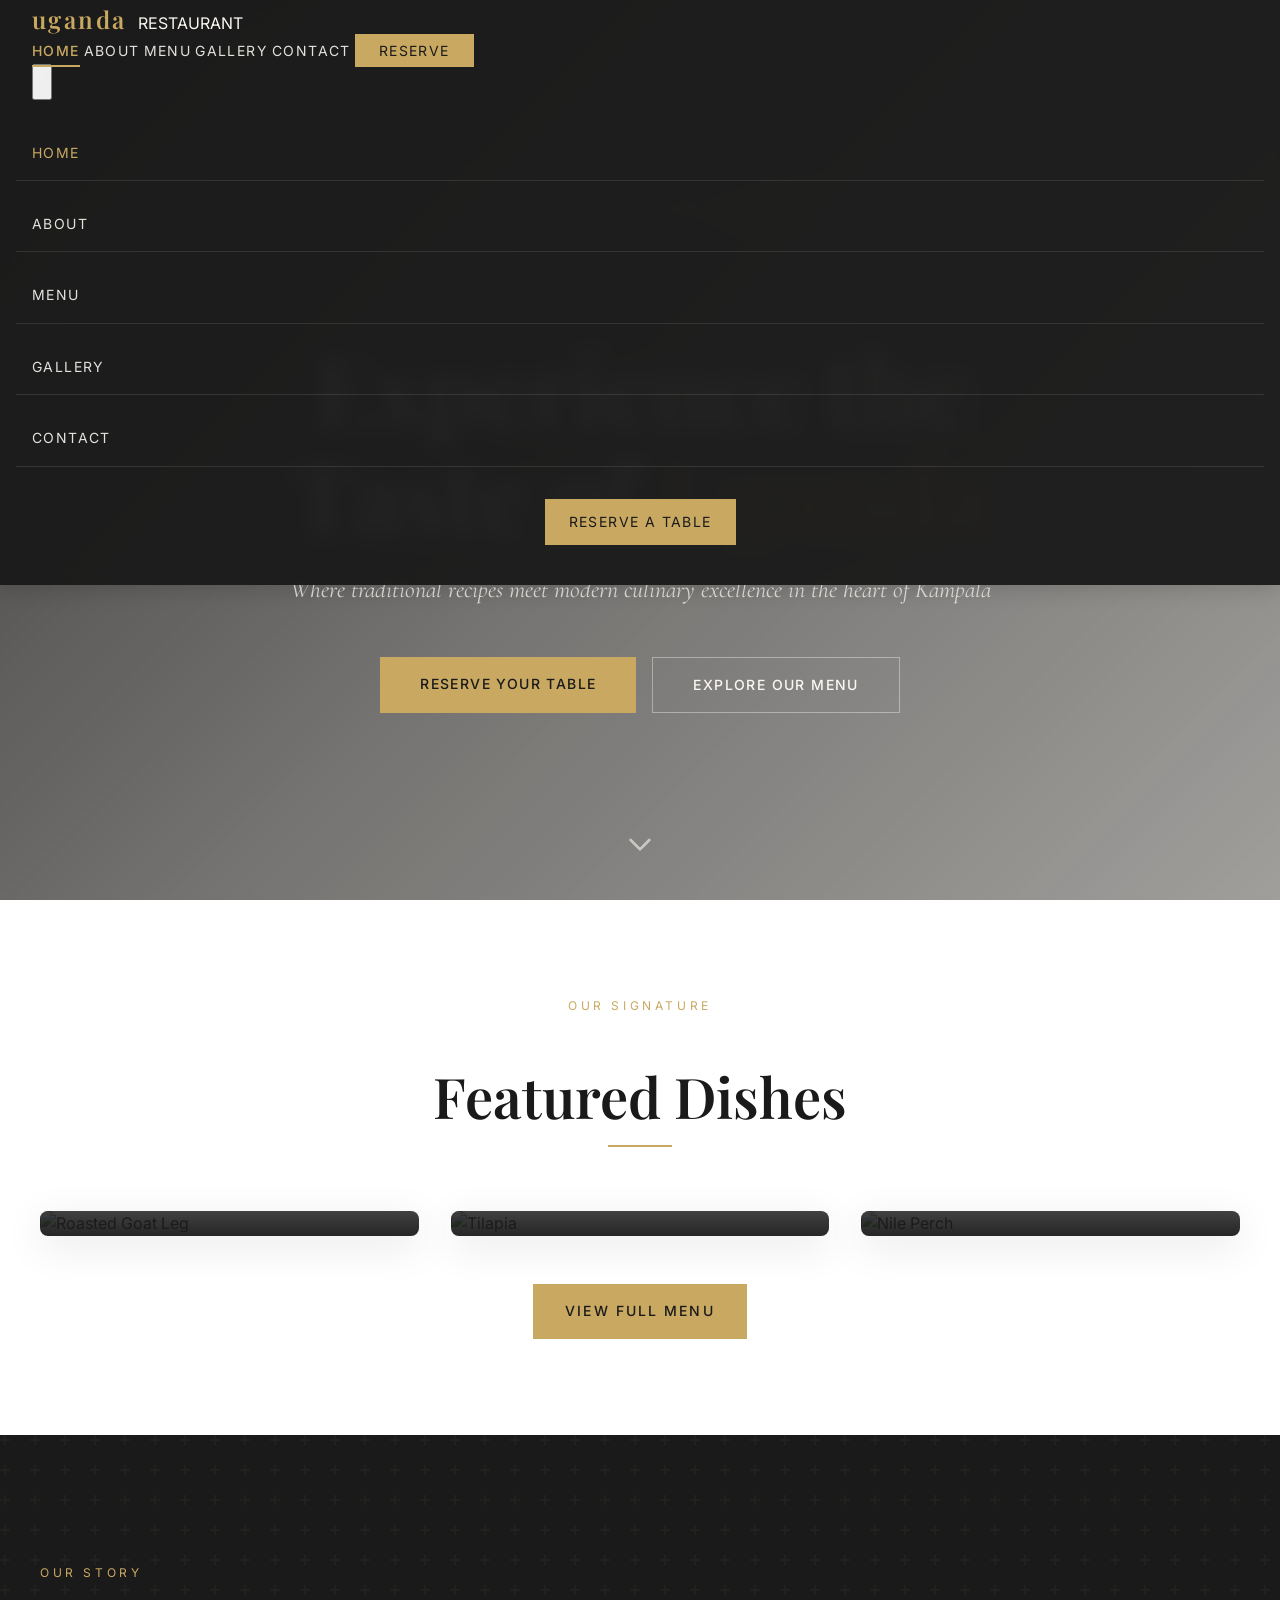
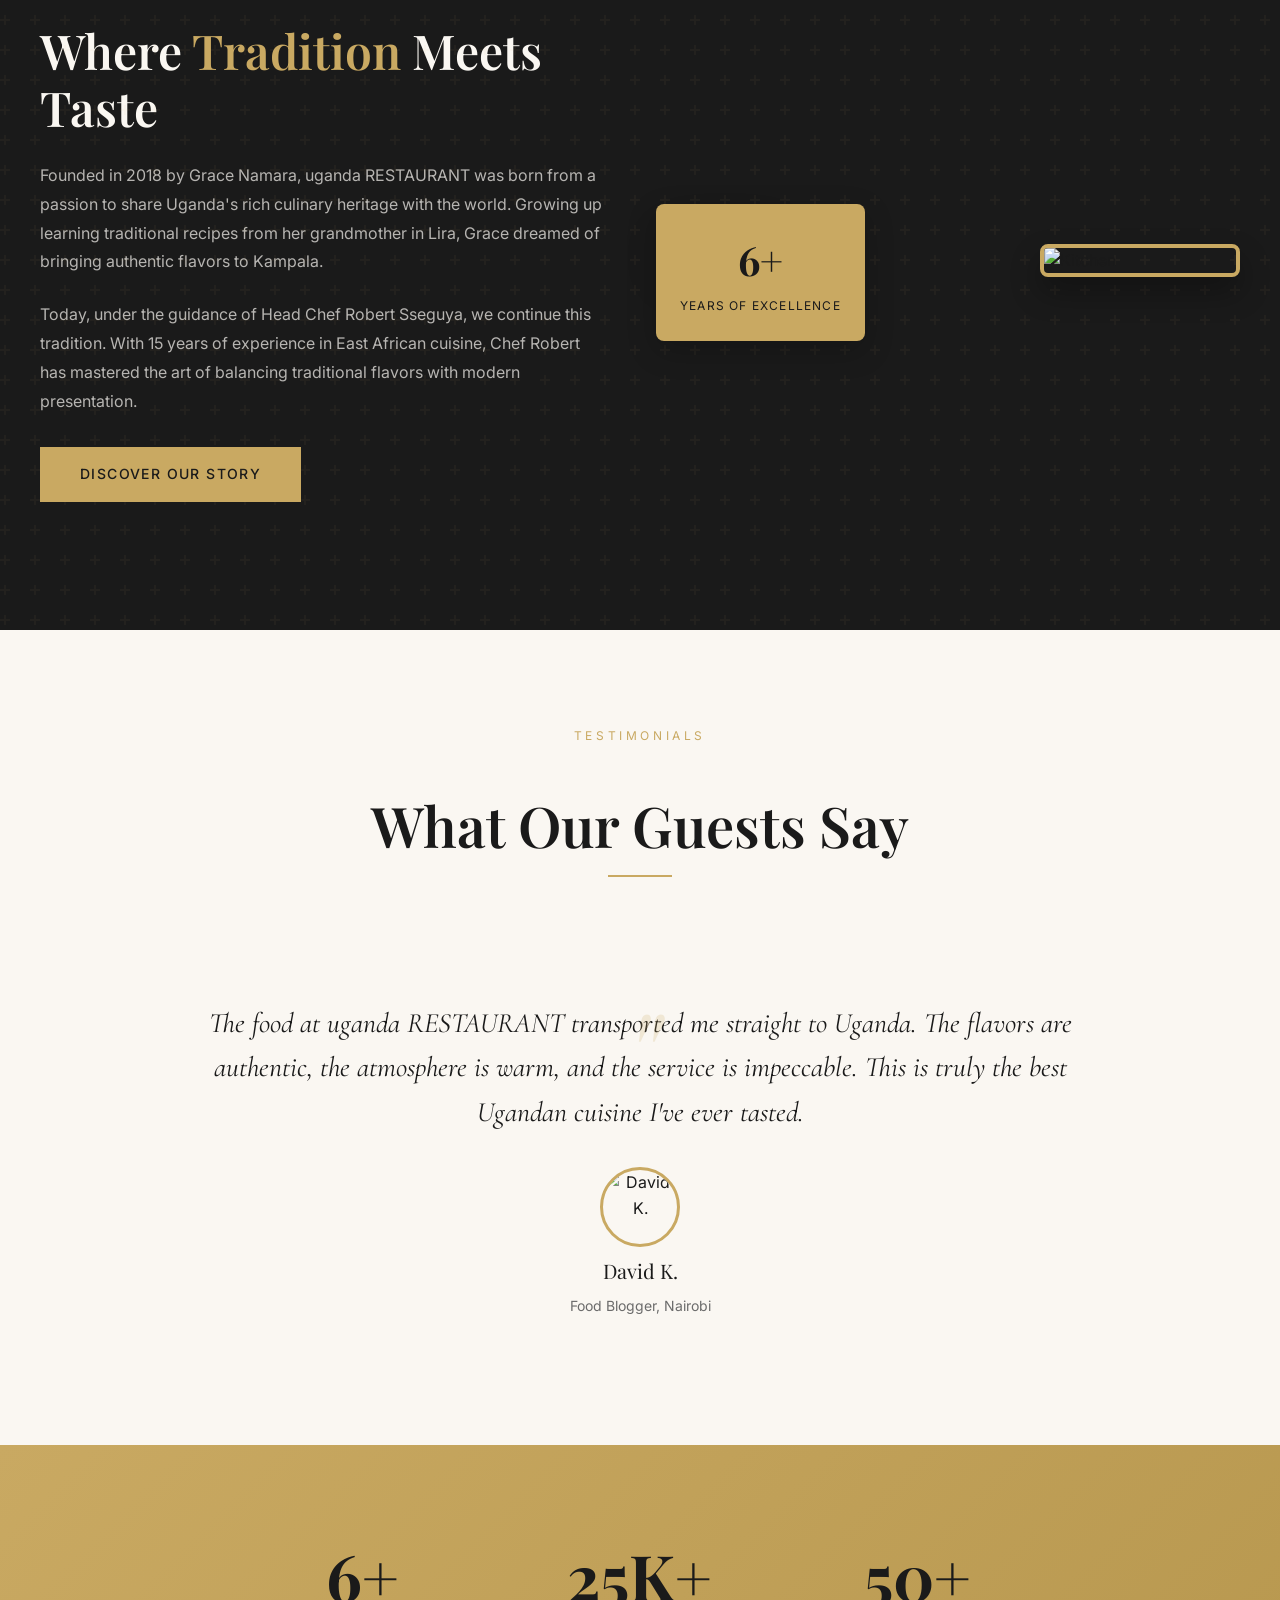
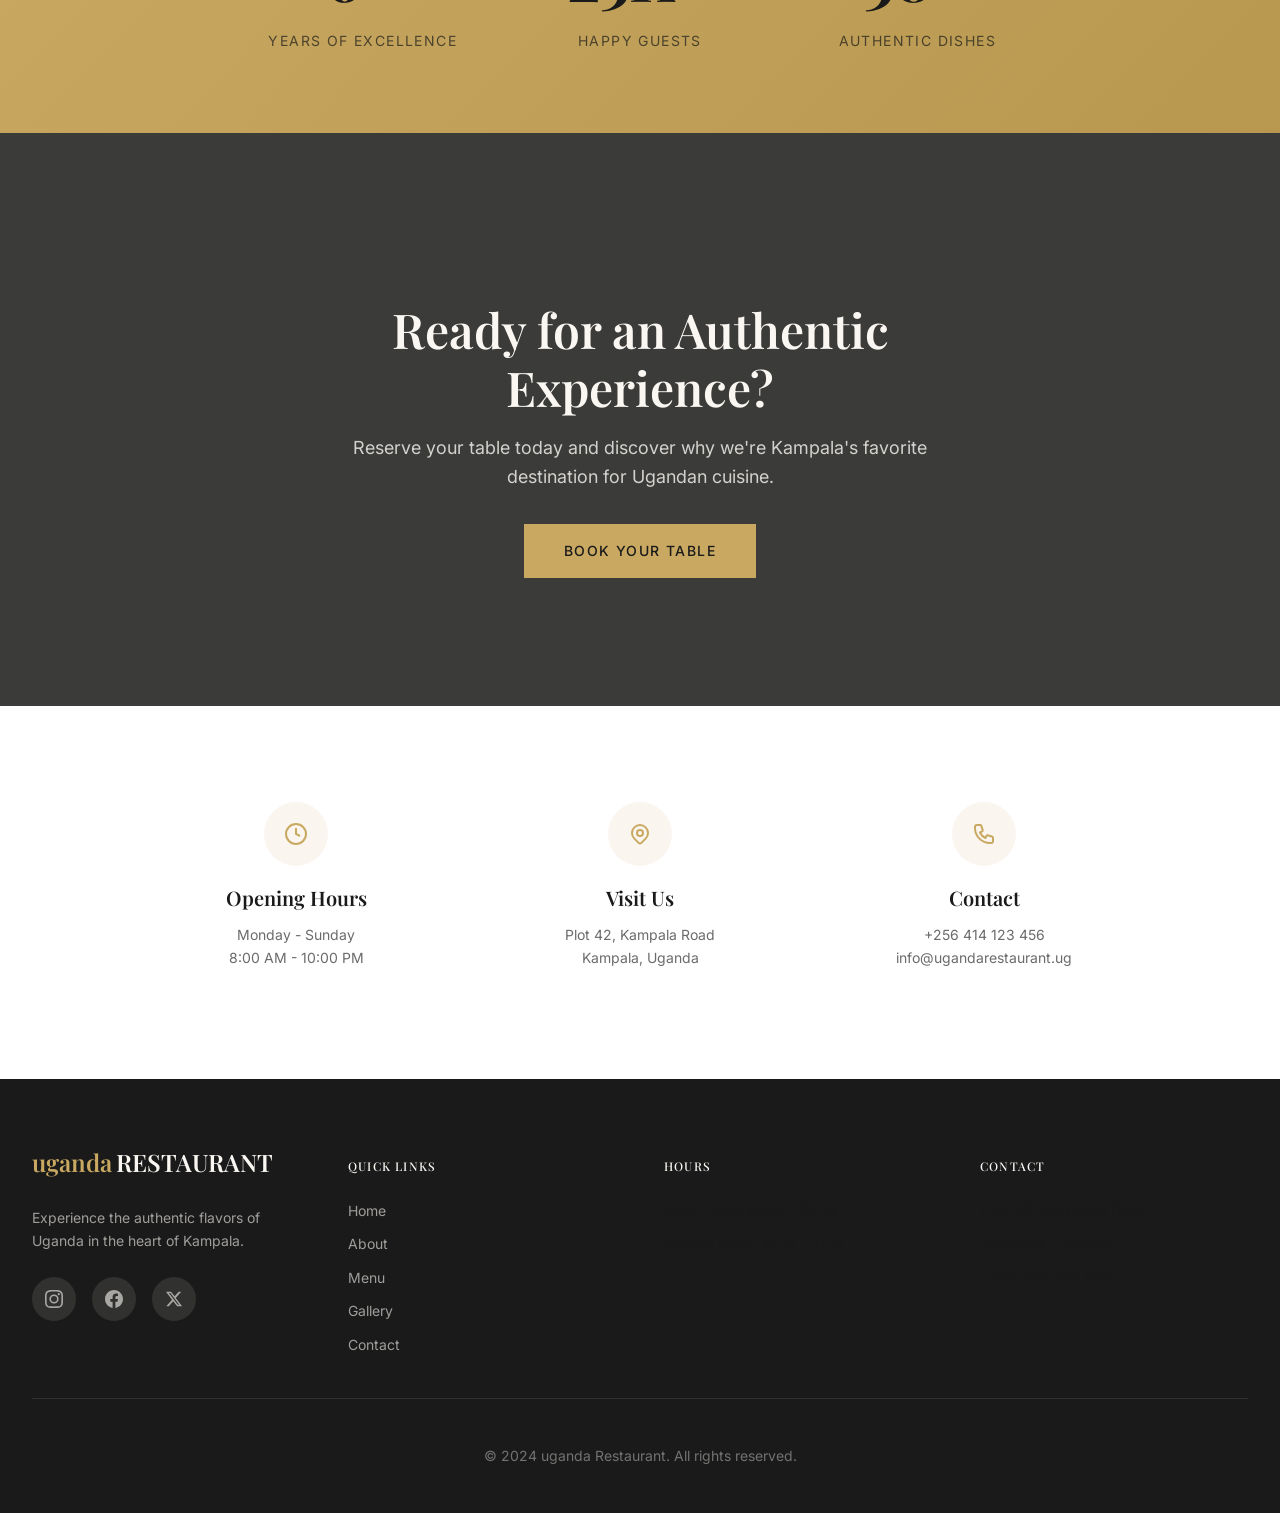
==== commit 58396ce8: "Refactor all pages to use external CSS/JS and redesign homepage with modern layout" ====
--- a/index.html
+++ b/index.html
@@ -6,9 +6,514 @@
   <title>uganda RESTAURANT | Authentic Ugandan Cuisine</title>
   <link href="https://fonts.googleapis.com/css2?family=Playfair+Display:wght@400;500;600;700&family=Inter:wght@300;400;500;600&family=Cormorant+Garamond:ital,wght@0,400;0,500;1,400&display=swap" rel="stylesheet">
   <link rel="stylesheet" href="css/style.css">
+  <style>
+    .hero-section {
+      position: relative;
+      min-height: 100vh;
+      display: flex;
+      align-items: center;
+      justify-content: center;
+      overflow: hidden;
+    }
+    
+    .hero-bg-image {
+      position: absolute;
+      inset: 0;
+      background-image: url('https://images.unsplash.com/photo-1555396273-367ea4eb4db5?w=1920&h=1080&fit=crop');
+      background-size: cover;
+      background-position: center;
+      transform: scale(1.1);
+      animation: zoomOut 20s ease-out forwards;
+    }
+    
+    @keyframes zoomOut {
+      to { transform: scale(1); }
+    }
+    
+    .hero-overlay-gradient {
+      position: absolute;
+      inset: 0;
+      background: linear-gradient(135deg, rgba(26,26,26,0.85) 0%, rgba(26,26,26,0.6) 50%, rgba(26,26,26,0.4) 100%);
+    }
+    
+    .hero-content-new {
+      position: relative;
+      z-index: 10;
+      text-align: center;
+      padding: 2rem;
+      max-width: 900px;
+    }
+    
+    .hero-badge {
+      display: inline-block;
+      padding: 0.5rem 1.5rem;
+      border: 1px solid var(--secondary);
+      color: var(--secondary);
+      font-size: 0.75rem;
+      letter-spacing: 0.3em;
+      text-transform: uppercase;
+      margin-bottom: 2rem;
+      animation: fadeInUp 0.8s ease-out 0.2s both;
+    }
+    
+    .hero-title-new {
+      font-family: 'Playfair Display', serif;
+      font-size: clamp(2.5rem, 8vw, 6rem);
+      font-weight: 600;
+      color: var(--cream);
+      margin-bottom: 1.5rem;
+      line-height: 1.1;
+      animation: fadeInUp 0.8s ease-out 0.4s both;
+    }
+    
+    .hero-title-accent {
+      color: var(--secondary);
+    }
+    
+    .hero-tagline {
+      font-family: 'Cormorant Garamond', serif;
+      font-size: clamp(1.125rem, 3vw, 1.5rem);
+      font-style: italic;
+      color: rgba(250,247,242,0.8);
+      margin-bottom: 3rem;
+      animation: fadeInUp 0.8s ease-out 0.6s both;
+    }
+    
+    .hero-buttons {
+      display: flex;
+      gap: 1rem;
+      justify-content: center;
+      flex-wrap: wrap;
+      animation: fadeInUp 0.8s ease-out 0.8s both;
+    }
+    
+    @keyframes fadeInUp {
+      from {
+        opacity: 0;
+        transform: translateY(30px);
+      }
+      to {
+        opacity: 1;
+        transform: translateY(0);
+      }
+    }
+    
+    .scroll-indicator {
+      position: absolute;
+      bottom: 2rem;
+      left: 50%;
+      transform: translateX(-50%);
+      animation: bounce 2s ease-in-out infinite;
+    }
+    
+    @keyframes bounce {
+      0%, 100% { transform: translateX(-50%) translateY(0); }
+      50% { transform: translateX(-50%) translateY(-10px); }
+    }
+    
+    .featured-section {
+      padding: 6rem 1rem;
+    }
+    
+    .featured-header {
+      text-align: center;
+      margin-bottom: 4rem;
+    }
+    
+    .section-label {
+      display: block;
+      color: var(--secondary);
+      font-size: 0.75rem;
+      letter-spacing: 0.3em;
+      text-transform: uppercase;
+      margin-bottom: 1rem;
+    }
+    
+    .section-heading {
+      font-family: 'Playfair Display', serif;
+      font-size: clamp(2rem, 5vw, 3.5rem);
+      color: var(--primary);
+      margin-bottom: 1rem;
+    }
+    
+    .section-divider-new {
+      width: 4rem;
+      height: 2px;
+      background-color: var(--secondary);
+      margin: 0 auto;
+    }
+    
+    .dishes-grid {
+      display: grid;
+      grid-template-columns: repeat(auto-fit, minmax(280px, 1fr));
+      gap: 2rem;
+      max-width: 1200px;
+      margin: 0 auto;
+    }
+    
+    .dish-card {
+      position: relative;
+      overflow: hidden;
+      border-radius: 0.5rem;
+      box-shadow: 0 10px 40px rgba(0,0,0,0.1);
+      transition: transform 0.4s ease, box-shadow 0.4s ease;
+    }
+    
+    .dish-card:hover {
+      transform: translateY(-10px);
+      box-shadow: 0 20px 60px rgba(0,0,0,0.15);
+    }
+    
+    .dish-card img {
+      width: 100%;
+      height: 300px;
+      object-fit: cover;
+      transition: transform 0.6s ease;
+    }
+    
+    .dish-card:hover img {
+      transform: scale(1.1);
+    }
+    
+    .dish-card-overlay {
+      position: absolute;
+      bottom: 0;
+      left: 0;
+      right: 0;
+      padding: 2rem;
+      background: linear-gradient(to top, rgba(26,26,26,0.95), transparent);
+    }
+    
+    .dish-card-title {
+      font-family: 'Playfair Display', serif;
+      font-size: 1.5rem;
+      color: var(--cream);
+      margin-bottom: 0.5rem;
+    }
+    
+    .dish-card-desc {
+      color: rgba(250,247,242,0.7);
+      font-size: 0.875rem;
+      margin-bottom: 0.75rem;
+    }
+    
+    .dish-card-price {
+      font-family: 'Playfair Display', serif;
+      font-size: 1.25rem;
+      color: var(--secondary);
+    }
+    
+    .about-section-new {
+      position: relative;
+      padding: 8rem 1rem;
+      background-color: var(--primary);
+      overflow: hidden;
+    }
+    
+    .about-bg-pattern {
+      position: absolute;
+      inset: 0;
+      opacity: 0.05;
+      background-image: url("data:image/svg+xml,%3Csvg width='60' height='60' viewBox='0 0 60 60' xmlns='http://www.w3.org/2000/svg'%3E%3Cg fill='none' fill-rule='evenodd'%3E%3Cg fill='%23c9a962' fill-opacity='1'%3E%3Cpath d='M36 34v-4h-2v4h-4v2h4v4h2v-4h4v-2h-4zm0-30V0h-2v4h-4v2h4v4h2V6h4V4h-4zM6 34v-4H4v4H0v2h4v4h2v-4h4v-2H6zM6 4V0H4v4H0v2h4v4h2V6h4V4H6z'/%3E%3C/g%3E%3C/g%3E%3C/svg%3E");
+    }
+    
+    .about-content-grid {
+      display: grid;
+      grid-template-columns: 1fr;
+      gap: 4rem;
+      max-width: 1200px;
+      margin: 0 auto;
+      align-items: center;
+    }
+    
+    @media (min-width: 768px) {
+      .about-content-grid {
+        grid-template-columns: 1fr 1fr;
+      }
+    }
+    
+    .about-text h2 {
+      font-family: 'Playfair Display', serif;
+      font-size: clamp(2rem, 4vw, 3rem);
+      color: var(--cream);
+      margin-bottom: 1.5rem;
+    }
+    
+    .about-text h2 span {
+      color: var(--secondary);
+    }
+    
+    .about-text p {
+      color: rgba(250,247,242,0.7);
+      line-height: 1.8;
+      margin-bottom: 1.5rem;
+    }
+    
+    .about-image-stack {
+      position: relative;
+    }
+    
+    .about-image-main {
+      width: 100%;
+      max-width: 400px;
+      border-radius: 0.5rem;
+      box-shadow: 0 25px 50px rgba(0,0,0,0.3);
+    }
+    
+    .about-image-accent {
+      position: absolute;
+      bottom: -2rem;
+      right: 0;
+      width: 200px;
+      border-radius: 0.5rem;
+      box-shadow: 0 15px 30px rgba(0,0,0,0.3);
+      border: 4px solid var(--secondary);
+    }
+    
+    .experience-badge {
+      position: absolute;
+      top: -1rem;
+      left: -1rem;
+      background-color: var(--secondary);
+      color: var(--primary);
+      padding: 1.5rem;
+      text-align: center;
+      border-radius: 0.5rem;
+      box-shadow: 0 10px 30px rgba(0,0,0,0.2);
+    }
+    
+    .experience-badge-number {
+      font-family: 'Playfair Display', serif;
+      font-size: 2.5rem;
+      font-weight: 700;
+      display: block;
+    }
+    
+    .experience-badge-text {
+      font-size: 0.75rem;
+      text-transform: uppercase;
+      letter-spacing: 0.1em;
+    }
+    
+    .testimonials-section {
+      padding: 6rem 1rem;
+      background-color: var(--cream);
+    }
+    
+    .testimonials-container {
+      max-width: 1000px;
+      margin: 0 auto;
+    }
+    
+    .testimonial-card {
+      text-align: center;
+      padding: 2rem;
+    }
+    
+    .testimonial-quote {
+      font-family: 'Cormorant Garamond', serif;
+      font-size: clamp(1.25rem, 3vw, 1.75rem);
+      font-style: italic;
+      color: var(--primary);
+      line-height: 1.6;
+      margin-bottom: 2rem;
+      position: relative;
+    }
+    
+    .testimonial-quote::before {
+      content: '"';
+      font-family: 'Playfair Display', serif;
+      font-size: 8rem;
+      color: var(--secondary);
+      opacity: 0.2;
+      position: absolute;
+      top: -3rem;
+      left: 50%;
+      transform: translateX(-50%);
+    }
+    
+    .testimonial-author {
+      display: flex;
+      flex-direction: column;
+      align-items: center;
+      gap: 0.5rem;
+    }
+    
+    .testimonial-author img {
+      width: 80px;
+      height: 80px;
+      border-radius: 50%;
+      object-fit: cover;
+      border: 3px solid var(--secondary);
+    }
+    
+    .testimonial-author-name {
+      font-family: 'Playfair Display', serif;
+      font-size: 1.25rem;
+      color: var(--primary);
+    }
+    
+    .testimonial-author-title {
+      color: var(--muted);
+      font-size: 0.875rem;
+    }
+    
+    .stats-section {
+      padding: 4rem 1rem;
+      background: linear-gradient(135deg, var(--secondary) 0%, #b8984f 100%);
+    }
+    
+    .stats-grid {
+      display: grid;
+      grid-template-columns: repeat(3, 1fr);
+      gap: 2rem;
+      max-width: 800px;
+      margin: 0 auto;
+      text-align: center;
+    }
+    
+    .stat-item {
+      padding: 1rem;
+    }
+    
+    .stat-item-number {
+      font-family: 'Playfair Display', serif;
+      font-size: clamp(2.5rem, 6vw, 4rem);
+      font-weight: 700;
+      color: var(--primary);
+      display: block;
+    }
+    
+    .stat-item-label {
+      color: rgba(26,26,26,0.7);
+      font-size: 0.875rem;
+      text-transform: uppercase;
+      letter-spacing: 0.1em;
+    }
+    
+    .cta-section {
+      position: relative;
+      padding: 8rem 1rem;
+      background-image: url('https://images.unsplash.com/photo-1414235077428-338989a2e8c0?w=1920&h=1080&fit=crop');
+      background-size: cover;
+      background-position: center;
+      background-attachment: fixed;
+    }
+    
+    .cta-overlay {
+      position: absolute;
+      inset: 0;
+      background: rgba(26,26,26,0.85);
+    }
+    
+    .cta-content {
+      position: relative;
+      z-index: 10;
+      max-width: 600px;
+      margin: 0 auto;
+      text-align: center;
+    }
+    
+    .cta-content h2 {
+      font-family: 'Playfair Display', serif;
+      font-size: clamp(2rem, 5vw, 3rem);
+      color: var(--cream);
+      margin-bottom: 1rem;
+    }
+    
+    .cta-content p {
+      color: rgba(250,247,242,0.8);
+      font-size: 1.125rem;
+      margin-bottom: 2rem;
+    }
+    
+    .btn-primary-new {
+      display: inline-block;
+      padding: 1rem 2.5rem;
+      background-color: var(--secondary);
+      color: var(--primary);
+      font-size: 0.875rem;
+      font-weight: 500;
+      letter-spacing: 0.1em;
+      text-transform: uppercase;
+      text-decoration: none;
+      transition: all 0.3s ease;
+    }
+    
+    .btn-primary-new:hover {
+      background-color: #b8984f;
+      transform: translateY(-2px);
+    }
+    
+    .btn-outline-new {
+      display: inline-block;
+      padding: 1rem 2.5rem;
+      background-color: transparent;
+      color: var(--cream);
+      font-size: 0.875rem;
+      font-weight: 500;
+      letter-spacing: 0.1em;
+      text-transform: uppercase;
+      text-decoration: none;
+      border: 1px solid rgba(250,247,242,0.4);
+      transition: all 0.3s ease;
+    }
+    
+    .btn-outline-new:hover {
+      border-color: var(--secondary);
+      color: var(--secondary);
+    }
+    
+    .hours-section {
+      padding: 4rem 1rem;
+      background-color: white;
+    }
+    
+    .hours-container {
+      max-width: 1000px;
+      margin: 0 auto;
+      display: grid;
+      grid-template-columns: repeat(auto-fit, minmax(250px, 1fr));
+      gap: 2rem;
+      text-align: center;
+    }
+    
+    .hours-item {
+      padding: 2rem;
+    }
+    
+    .hours-icon {
+      width: 4rem;
+      height: 4rem;
+      background-color: rgba(201,169,98,0.1);
+      border-radius: 50%;
+      display: flex;
+      align-items: center;
+      justify-content: center;
+      margin: 0 auto 1rem;
+    }
+    
+    .hours-icon svg {
+      width: 1.5rem;
+      height: 1.5rem;
+      color: var(--secondary);
+    }
+    
+    .hours-title {
+      font-family: 'Playfair Display', serif;
+      font-size: 1.25rem;
+      color: var(--primary);
+      margin-bottom: 0.5rem;
+    }
+    
+    .hours-text {
+      color: var(--muted);
+      font-size: 0.875rem;
+      line-height: 1.6;
+    }
+  </style>
 </head>
 <body>
-  <!-- Navigation -->
   <nav class="navbar">
     <div class="nav-container">
       <div class="flex items-center justify-between h-16 md:h-20">
@@ -17,17 +522,16 @@
           <span class="nav-logo-secondary">RESTAURANT</span>
         </a>
         
-        <div class="hidden lg:flex items-center space-x-6 xl:space-x-8">
+        <div class="hidden lg:flex items-center" style="gap: 1.5rem;">
           <a href="index.html" class="nav-link active">Home</a>
           <a href="about.html" class="nav-link">About</a>
           <a href="menu.html" class="nav-link">Menu</a>
           <a href="gallery.html" class="nav-link">Gallery</a>
-          <a href="assets.html" class="nav-link">Assets</a>
           <a href="contact.html" class="nav-link">Contact</a>
           <a href="reservation.html" class="nav-btn">Reserve</a>
         </div>
 
-        <button id="mobile-menu-btn" class="lg:hidden p-2 text-cream">
+        <button id="mobile-menu-btn" class="lg:hidden p-2" style="color: var(--cream);">
           <svg class="w-6 h-6 menu-open" fill="none" stroke="currentColor" viewBox="0 0 24 24">
             <path stroke-linecap="round" stroke-linejoin="round" stroke-width="2" d="M4 6h16M4 12h16M4 18h16"/>
           </svg>
@@ -38,13 +542,12 @@
       </div>
     </div>
 
-    <div id="mobile-menu" class="mobile-menu hidden lg:hidden">
-      <div class="px-4 py-6 space-y-4">
+    <div id="mobile-menu" class="lg:hidden hidden" style="padding: 1.5rem 1rem;">
+      <div style="display: flex; flex-direction: column; gap: 1rem;">
         <a href="index.html" class="mobile-menu-link active">Home</a>
         <a href="about.html" class="mobile-menu-link">About</a>
         <a href="menu.html" class="mobile-menu-link">Menu</a>
         <a href="gallery.html" class="mobile-menu-link">Gallery</a>
-        <a href="assets.html" class="mobile-menu-link">Assets</a>
         <a href="contact.html" class="mobile-menu-link">Contact</a>
         <a href="reservation.html" class="mobile-menu-btn">Reserve a Table</a>
       </div>
@@ -52,162 +555,170 @@
   </nav>
 
   <!-- Hero Section -->
-  <section class="hero">
-    <div class="hero-bg" style="background-image: url('https://images.unsplash.com/photo-1555396273-367ea4eb4db5?w=1920&h=1080&fit=crop')"></div>
-    <div class="hero-overlay"></div>
-    <div class="hero-content">
-      <p class="hero-subtitle animate-fade-in">Welcome to</p>
-      <h1 class="hero-title animate-slide-up" style="animation-delay: 0.15s">uganda RESTAURANT</h1>
-      <p class="hero-description animate-slide-up" style="animation-delay: 0.3s">
-        Authentic Ugandan Cuisine in the Heart of Kampala
-      </p>
-      <div class="flex flex-col sm:flex-row items-center justify-center gap-3 sm:gap-4 animate-slide-up" style="animation-delay: 0.5s">
-        <a href="reservation.html" class="hero-btn hero-btn-primary">Reserve a Table</a>
-        <a href="menu.html" class="hero-btn hero-btn-outline">View Menu</a>
-      </div>
-    </div>
-    <a href="#about" class="absolute bottom-8 left-1/2 -translate-x-1/2 text-cream/60 hover:text-secondary animate-fade-in" style="animation-delay: 0.7s; color: rgba(250,247,242,0.6);">
-      <svg class="w-8 h-8 animate-bounce" fill="none" stroke="currentColor" viewBox="0 0 24 24"><path stroke-linecap="round" stroke-linejoin="round" stroke-width="2" d="M19 9l-7 7-7-7"/></svg>
-    </a>
+  <section class="hero-section">
+    <div class="hero-bg-image"></div>
+    <div class="hero-overlay-gradient"></div>
+    <div class="hero-content-new">
+      <span class="hero-badge">Authentic Ugandan Cuisine</span>
+      <h1 class="hero-title-new">Experience the Taste of <span class="hero-title-accent">Uganda</span></h1>
+      <p class="hero-tagline">Where traditional recipes meet modern culinary excellence in the heart of Kampala</p>
+      <div class="hero-buttons">
+        <a href="reservation.html" class="btn-primary-new">Reserve Your Table</a>
+        <a href="menu.html" class="btn-outline-new">Explore Our Menu</a>
+      </div>
+    </div>
+    <div class="scroll-indicator">
+      <a href="#featured" style="color: rgba(250,247,242,0.6);">
+        <svg width="2rem" height="2rem" fill="none" stroke="currentColor" viewBox="0 0 24 24"><path stroke-linecap="round" stroke-linejoin="round" stroke-width="2" d="M19 9l-7 7-7-7"/></svg>
+      </a>
+    </div>
   </section>
 
-  <!-- About Preview -->
-  <section id="about" class="section section-bg-cream">
-    <div class="section-container">
-      <div class="text-center mb-12 sm:mb-16">
-        <p class="section-subtitle">Our Story</p>
-        <h2 class="section-title">Taste the Spirit of <span class="text-secondary">Uganda</span></h2>
-        <div class="section-divider"></div>
-      </div>
-      <div class="grid-2 items-center">
-        <div>
-          <div class="space-y-4 sm:space-y-6 text-muted" style="color: var(--muted);">
-            <p>Founded in 2018, uganda RESTAURANT was born from a passion to share Uganda's rich culinary heritage with the world. Our founder, Grace Namara, grew up learning traditional recipes from her grandmother in Lira.</p>
-            <p>Today, under the guidance of Head Chef Robert Sseguya, we continue this tradition. With 15 years of experience in East African cuisine, Chef Robert has mastered the art of balancing traditional flavors with modern presentation.</p>
-            <p>We source our ingredients from local farmers across Uganda - from the fresh fish of Lake Victoria to the matooke from Mount Elgon region.</p>
-          </div>
-          <div class="mt-6 sm:mt-8">
-            <a href="about.html" class="btn btn-primary">Learn More About Us</a>
-          </div>
-        </div>
-        <div class="relative">
-          <img src="https://images.unsplash.com/photo-1556910103-1c02745aae4d?w=600&h=700&fit=crop" alt="Chef Robert Sseguya" style="width: 100%; height: 400px; object-fit: cover;" />
-          <div style="position: absolute; bottom: -1rem; left: -1rem; background: var(--secondary); padding: 1.5rem; max-width: 200px;">
-            <p style="font-family: 'Playfair Display', serif; color: var(--primary); font-style: italic; font-size: 1rem; margin-bottom: 0.5rem;">"Food is our love language"</p>
-            <p style="color: rgba(26,26,26,0.7); font-size: 0.875rem; letter-spacing: 0.1em; text-transform: uppercase;">— Chef Robert Sseguya</p>
-          </div>
-        </div>
-      </div>
-      <div class="stats">
-        <div class="stat">
-          <p class="stat-number">6+</p>
-          <p class="stat-label">Years of Excellence</p>
-        </div>
-        <div class="stat">
-          <p class="stat-number">25k+</p>
-          <p class="stat-label">Happy Guests</p>
-        </div>
-        <div class="stat">
-          <p class="stat-number">8+</p>
-          <p class="stat-label">Awards Won</p>
-        </div>
-      </div>
+  <!-- Featured Dishes Section -->
+  <section id="featured" class="featured-section section-bg-white">
+    <div class="featured-header">
+      <span class="section-label">Our Signature</span>
+      <h2 class="section-heading">Featured Dishes</h2>
+      <div class="section-divider-new"></div>
+    </div>
+    <div class="dishes-grid">
+      <div class="dish-card">
+        <img src="https://images.unsplash.com/photo-1544025162-d76694265947?w=600&h=600&fit=crop" alt="Roasted Goat Leg">
+        <div class="dish-card-overlay">
+          <h3 class="dish-card-title">Roasted Goat Leg</h3>
+          <p class="dish-card-desc">Slow-roasted with grilled banana and rosemary</p>
+          <span class="dish-card-price">UGX 45,000</span>
+        </div>
+      </div>
+      <div class="dish-card">
+        <img src="https://images.unsplash.com/photo-1485921325833-c519f76c4927?w=600&h=600&fit=crop" alt="Tilapia">
+        <div class="dish-card-overlay">
+          <h3 class="dish-card-title">Tilapia wa Kukaanga</h3>
+          <p class="dish-card-desc">Grilled tilapia with groundnut sauce</p>
+          <span class="dish-card-price">UGX 38,000</span>
+        </div>
+      </div>
+      <div class="dish-card">
+        <img src="https://images.unsplash.com/photo-1559847844-5315695dadae?w=600&h=600&fit=crop" alt="Nile Perch">
+        <div class="dish-card-overlay">
+          <h3 class="dish-card-title">Nile Perch Sliders</h3>
+          <p class="dish-card-desc">Crispy fish with mango salsa</p>
+          <span class="dish-card-price">UGX 18,000</span>
+        </div>
+      </div>
+    </div>
+    <div style="text-align: center; margin-top: 3rem;">
+      <a href="menu.html" class="btn btn-secondary">View Full Menu</a>
     </div>
   </section>
 
-  <!-- Menu Preview -->
-  <section class="section section-bg-primary">
-    <div class="section-container">
-      <div class="text-center mb-12 sm:mb-16">
-        <p class="section-subtitle">Our Menu</p>
-        <h2 class="section-title section-title-light">Authentic Flavors</h2>
-        <div class="section-divider"></div>
-      </div>
-      <div class="grid-4">
-        <div class="card">
-          <img src="https://images.unsplash.com/photo-1544025162-d76694265947?w=400&h=300&fit=crop" alt="Roasted Goat" class="card-img" />
-          <div class="card-body">
-            <h3 class="card-title">Roasted Goat Leg</h3>
-            <p class="card-text">Slow-roasted with grilled banana and rosemary</p>
-            <p class="card-price">UGX 45,000</p>
-          </div>
-        </div>
-        <div class="card">
-          <img src="https://images.unsplash.com/photo-1485921325833-c519f76c4927?w=400&h=300&fit=crop" alt="Tilapia" class="card-img" />
-          <div class="card-body">
-            <h3 class="card-title">Tilapia wa Kukaanga</h3>
-            <p class="card-text">Grilled tilapia with groundnut sauce</p>
-            <p class="card-price">UGX 38,000</p>
-          </div>
-        </div>
-        <div class="card">
-          <img src="https://images.unsplash.com/photo-1598103442097-8b74394b95c6?w=400&h=300&fit=crop" alt="Chicken" class="card-img" />
-          <div class="card-body">
-            <h3 class="card-title">Chicken Piri-Piri</h3>
-            <p class="card-text">Grilled chicken with bird's eye chili</p>
-            <p class="card-price">UGX 28,000</p>
-          </div>
-        </div>
-        <div class="card">
-          <img src="https://images.unsplash.com/photo-1559847844-5315695dadae?w=400&h=300&fit=crop" alt="Nile Perch" class="card-img" />
-          <div class="card-body">
-            <h3 class="card-title">Nile Perch Sliders</h3>
-            <p class="card-text">Crispy fish with mango salsa</p>
-            <p class="card-price">UGX 18,000</p>
-          </div>
-        </div>
-      </div>
-      <div class="text-center mt-8 sm:mt-12">
-        <a href="menu.html" class="btn btn-secondary">View Full Menu</a>
+  <!-- About Section -->
+  <section class="about-section-new">
+    <div class="about-bg-pattern"></div>
+    <div class="about-content-grid">
+      <div class="about-text">
+        <span class="section-label" style="color: var(--secondary);">Our Story</span>
+        <h2>Where <span>Tradition</span> Meets Taste</h2>
+        <p>Founded in 2018 by Grace Namara, uganda RESTAURANT was born from a passion to share Uganda's rich culinary heritage with the world. Growing up learning traditional recipes from her grandmother in Lira, Grace dreamed of bringing authentic flavors to Kampala.</p>
+        <p>Today, under the guidance of Head Chef Robert Sseguya, we continue this tradition. With 15 years of experience in East African cuisine, Chef Robert has mastered the art of balancing traditional flavors with modern presentation.</p>
+        <div style="margin-top: 2rem;">
+          <a href="about.html" class="btn-primary-new">Discover Our Story</a>
+        </div>
+      </div>
+      <div class="about-image-stack">
+        <div class="experience-badge">
+          <span class="experience-badge-number">6+</span>
+          <span class="experience-badge-text">Years of Excellence</span>
+        </div>
+        <img src="https://images.unsplash.com/photo-1556910103-1c02745aae4d?w=500&h=600&fit=crop" alt="Chef Robert" class="about-image-main">
+        <img src="https://images.unsplash.com/photo-1577219491135-ce391730fb2c?w=200&h=250&fit=crop" alt="Kitchen" class="about-image-accent">
       </div>
     </div>
   </section>
 
-  <!-- Gallery Preview -->
-  <section class="section section-bg-cream">
-    <div class="section-container">
-      <div class="text-center mb-12 sm:mb-16">
-        <p class="section-subtitle">Gallery</p>
-        <h2 class="section-title">Our Restaurant</h2>
-        <div class="section-divider"></div>
-      </div>
-      <div class="gallery-grid">
-        <div class="gallery-item"><img src="https://images.unsplash.com/photo-1414235077428-338989a2e8c0?w=600&h=400&fit=crop" alt="Interior" class="gallery-img" /><div class="gallery-overlay"><span class="gallery-overlay-text">View</span></div></div>
-        <div class="gallery-item"><img src="https://images.unsplash.com/photo-1504674900247-0877df9cc836?w=400&h=300&fit=crop" alt="Food" class="gallery-img" /><div class="gallery-overlay"><span class="gallery-overlay-text">View</span></div></div>
-        <div class="gallery-item"><img src="https://images.unsplash.com/photo-1559339352-11d035aa65de?w=400&h=300&fit=crop" alt="Bar" class="gallery-img" /><div class="gallery-overlay"><span class="gallery-overlay-text">View</span></div></div>
-        <div class="gallery-item"><img src="https://images.unsplash.com/photo-1559847844-5315695dadae?w=400&h=300&fit=crop" alt="Fish" class="gallery-img" /><div class="gallery-overlay"><span class="gallery-overlay-text">View</span></div></div>
-        <div class="gallery-item"><img src="https://images.unsplash.com/photo-1550966871-3ed3cdb5ed0c?w=400&h=300&fit=crop" alt="Chef" class="gallery-img" /><div class="gallery-overlay"><span class="gallery-overlay-text">View</span></div></div>
-      </div>
-      <div class="text-center mt-8 sm:mt-12">
-        <a href="gallery.html" class="btn btn-primary">View Full Gallery</a>
+  <!-- Testimonials Section -->
+  <section class="testimonials-section">
+    <div class="testimonials-container">
+      <div class="featured-header">
+        <span class="section-label">Testimonials</span>
+        <h2 class="section-heading">What Our Guests Say</h2>
+        <div class="section-divider-new"></div>
+      </div>
+      <div class="testimonial-card">
+        <p class="testimonial-quote">The food at uganda RESTAURANT transported me straight to Uganda. The flavors are authentic, the atmosphere is warm, and the service is impeccable. This is truly the best Ugandan cuisine I've ever tasted.</p>
+        <div class="testimonial-author">
+          <img src="https://images.unsplash.com/photo-1507003211169-0a1dd7228f2d?w=100&h=100&fit=crop" alt="David K.">
+          <span class="testimonial-author-name">David K.</span>
+          <span class="testimonial-author-title">Food Blogger, Nairobi</span>
+        </div>
       </div>
     </div>
   </section>
 
+  <!-- Stats Section -->
+  <section class="stats-section">
+    <div class="stats-grid">
+      <div class="stat-item">
+        <span class="stat-item-number">6+</span>
+        <span class="stat-item-label">Years of Excellence</span>
+      </div>
+      <div class="stat-item">
+        <span class="stat-item-number">25K+</span>
+        <span class="stat-item-label">Happy Guests</span>
+      </div>
+      <div class="stat-item">
+        <span class="stat-item-number">50+</span>
+        <span class="stat-item-label">Authentic Dishes</span>
+      </div>
+    </div>
+  </section>
+
   <!-- CTA Section -->
-  <section class="section section-bg-secondary">
-    <div class="section-container" style="max-width: 800px;">
-      <div class="text-center">
-        <h2 class="section-title">Make a Reservation</h2>
-        <p style="color: rgba(26,26,26,0.8); font-size: 1.125rem; margin-bottom: 2rem;">Reserve your table for an unforgettable dining experience with authentic Ugandan cuisine.</p>
-        <a href="reservation.html" class="btn btn-primary">Book Your Table</a>
-      </div>
+  <section class="cta-section">
+    <div class="cta-overlay"></div>
+    <div class="cta-content">
+      <h2>Ready for an Authentic Experience?</h2>
+      <p>Reserve your table today and discover why we're Kampala's favorite destination for Ugandan cuisine.</p>
+      <a href="reservation.html" class="btn-primary-new">Book Your Table</a>
     </div>
   </section>
 
-  <!-- Footer -->
+  <!-- Hours Section -->
+  <section class="hours-section">
+    <div class="hours-container">
+      <div class="hours-item">
+        <div class="hours-icon">
+          <svg fill="none" stroke="currentColor" viewBox="0 0 24 24"><circle cx="12" cy="12" r="10" stroke-width="2"/><path stroke-width="2" d="M12 6v6l4 2"/></svg>
+        </div>
+        <h3 class="hours-title">Opening Hours</h3>
+        <p class="hours-text">Monday - Sunday<br>8:00 AM - 10:00 PM</p>
+      </div>
+      <div class="hours-item">
+        <div class="hours-icon">
+          <svg fill="none" stroke="currentColor" viewBox="0 0 24 24"><path stroke-linecap="round" stroke-linejoin="round" stroke-width="2" d="M17.657 16.657L13.414 20.9a1.998 1.998 0 01-2.827 0l-4.244-4.243a8 8 0 1111.314 0z"/><path stroke-linecap="round" stroke-linejoin="round" stroke-width="2" d="M15 11a3 3 0 11-6 0 3 3 0 016 0z"/></svg>
+        </div>
+        <h3 class="hours-title">Visit Us</h3>
+        <p class="hours-text">Plot 42, Kampala Road<br>Kampala, Uganda</p>
+      </div>
+      <div class="hours-item">
+        <div class="hours-icon">
+          <svg fill="none" stroke="currentColor" viewBox="0 0 24 24"><path stroke-linecap="round" stroke-linejoin="round" stroke-width="2" d="M3 5a2 2 0 012-2h3.28a1 1 0 01.948.684l1.498 4.493a1 1 0 01-.502 1.21l-2.257 1.13a11.042 11.042 0 005.516 5.516l1.13-2.257a1 1 0 011.21-.502l4.493 1.498a1 1 0 01.684.949V19a2 2 0 01-2 2h-1C9.716 21 3 14.284 3 6V5z"/></svg>
+        </div>
+        <h3 class="hours-title">Contact</h3>
+        <p class="hours-text">+256 414 123 456<br>info@ugandarestaurant.ug</p>
+      </div>
+    </div>
+  </section>
+
   <footer class="footer">
     <div class="footer-container">
       <div class="footer-grid">
         <div class="footer-brand">
-          <div>
-            <span class="footer-logo">uganda</span>
-            <span class="footer-logo-secondary">RESTAURANT</span>
-          </div>
-          <p class="footer-text">Experience the authentic flavors of Uganda in the heart of Kampala. Join us for an unforgettable culinary journey.</p>
+          <div class="footer-logo">uganda<span class="footer-logo-secondary">RESTAURANT</span></div>
+          <p class="footer-text">Experience the authentic flavors of Uganda in the heart of Kampala.</p>
           <div class="social-links">
             <a href="#" class="social-link">
-              <svg class="social-icon" fill="currentColor" viewBox="0 0 24 24"><path d="M12 2.163c3.204 0 3.584.012 4.85.07 3.252.148 4.771 1.691 4.919 4.919.058 1.265.069 1.645.069 4.849 0 3.205-.012 3.584-.069 4.849-.149 3.225-1.664 4.771-4.919 4.919-1.266.058-1.644.07-4.85.07-3.204 0-3.584-.012-4.849-.07-3.26-.149-4.771-1.699-4.919-4.92-.058-1.265-.07-1.644-.07-4.849 0-3.204.013-3.583.07-4.849.149-3.227 1.664-4.771 4.919-4.919 1.266-.057 1.645-.069 4.849-.069zM12 0C8.741 0 8.333.014 7.053.072 2.695.272.273 2.69.073 7.052.014 8.333 0 8.741 0 12c0 3.259.014 3.668.072 4.948.2 4.358 2.618 6.78 6.98 6.98C8.333 23.986 8.741 24 12 24c3.259 0 3.668-.014 4.948-.072 4.354-.2 6.782-2.618 6.979-6.98.059-1.28.073-1.689.073-4.948 0-3.259-.014-3.667-.072-4.947-.196-4.354-2.617-6.78-6.979-6.98C15.668.014 15.259 0 12 0z"/></svg>
+              <svg class="social-icon" fill="currentColor" viewBox="0 0 24 24"><path d="M12 2.163c3.204 0 3.584.012 4.85.07 3.252.148 4.771 1.691 4.919 4.919.058 1.265.069 1.645.069 4.849 0 3.205-.012 3.584-.069 4.849-.149 3.225-1.664 4.771-4.919 4.919-1.266.058-1.644.07-4.85.07-3.204 0-3.584-.012-4.849-.07-3.26-.149-4.771-1.699-4.919-4.92-.058-1.265-.07-1.644-.07-4.849 0-3.204.013-3.583.07-4.849.149-3.227 1.664-4.771 4.919-4.919 1.266-.057 1.645-.069 4.849-.069zM12 0C8.741 0 8.333.014 7.053.072 2.695.272.273 2.69.073 7.052.014 8.333 0 8.741 0 12c0 3.259.014 3.668.072 4.948.2 4.358 2.618 6.78 6.98 6.98C8.333 23.986 8.741 24 12 24c3.259 0 3.668-.014 4.948-.072 4.354-.2 6.782-2.618 6.979-6.98.059-1.28.073-1.689.073-4.948 0-3.259-.014-3.667-.072-4.947-.196-4.354-2.617-6.78-6.979-6.98C15.668.014 15.259 0 12 0zm0 5.838a6.162 6.162 0 100 12.324 6.162 6.162 0 000-12.324zM12 16a4 4 0 110-8 4 4 0 010 8zm6.406-11.845a1.44 1.44 0 100 2.881 1.44 1.44 0 000-2.881z"/></svg>
             </a>
             <a href="#" class="social-link">
               <svg class="social-icon" fill="currentColor" viewBox="0 0 24 24"><path d="M24 12.073c0-6.627-5.373-12-12-12s-12 5.373-12 12c0 5.99 4.388 10.954 10.125 11.854v-8.385H7.078v-3.47h3.047V9.43c0-3.007 1.792-4.669 4.533-4.669 1.312 0 2.686.235 2.686.235v2.953H15.83c-1.491 0-1.956.925-1.956 1.874v2.25h3.328l-.532 3.47h-2.796v8.385C19.612 23.027 24 18.062 24 12.073z"/></svg>
@@ -224,16 +735,13 @@
             <li><a href="about.html">About</a></li>
             <li><a href="menu.html">Menu</a></li>
             <li><a href="gallery.html">Gallery</a></li>
-            <li><a href="assets.html">Assets</a></li>
             <li><a href="contact.html">Contact</a></li>
           </ul>
         </div>
         <div>
           <h4 class="footer-title">Hours</h4>
           <ul class="footer-links">
-            <li>Monday - Sunday</li>
-            <li>8:00 AM - 10:00 PM</li>
-            <li>Open 7 days a week</li>
+            <li>Mon - Sun: 8AM - 10PM</li>
             <li>Happy Hour: 4PM - 7PM</li>
           </ul>
         </div>
@@ -243,7 +751,6 @@
             <li>Plot 42, Kampala Road</li>
             <li>Kampala, Uganda</li>
             <li>+256 414 123 456</li>
-            <li>info@ugandarestaurant.ug</li>
           </ul>
         </div>
       </div>
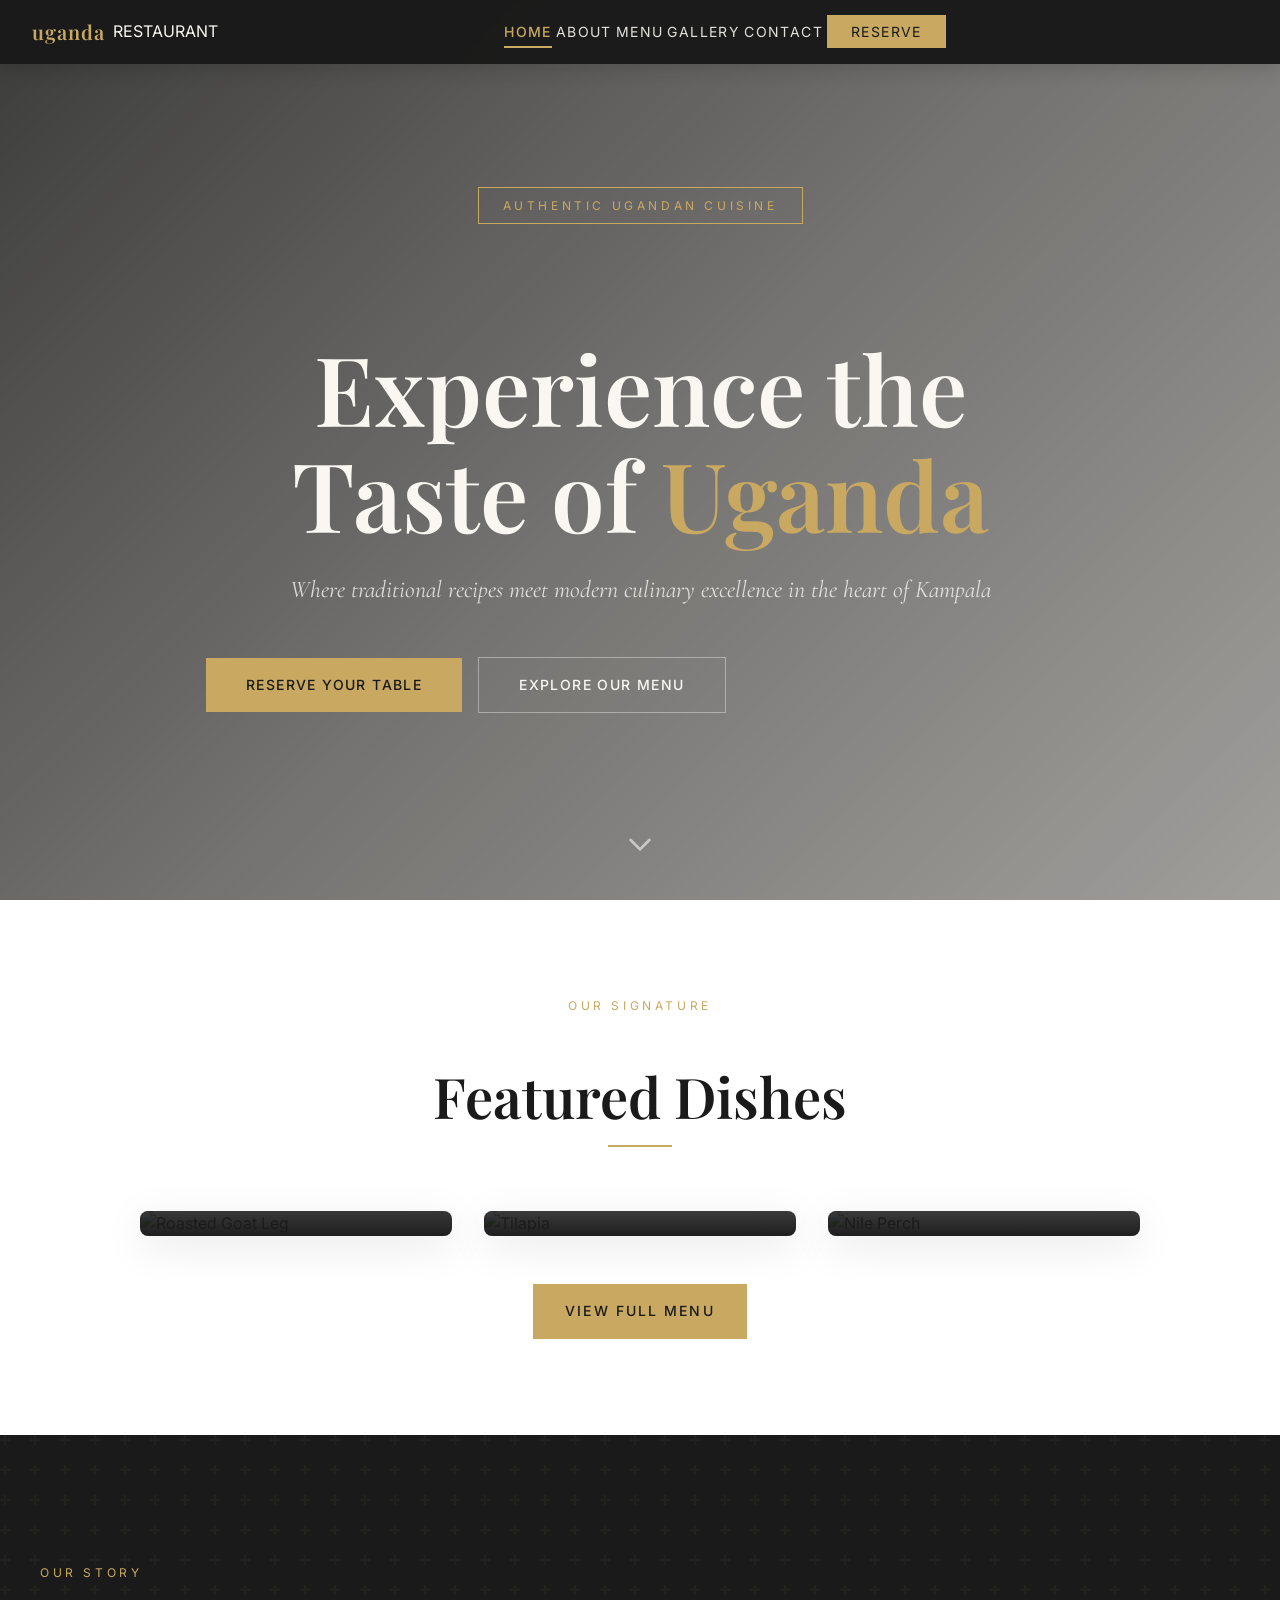
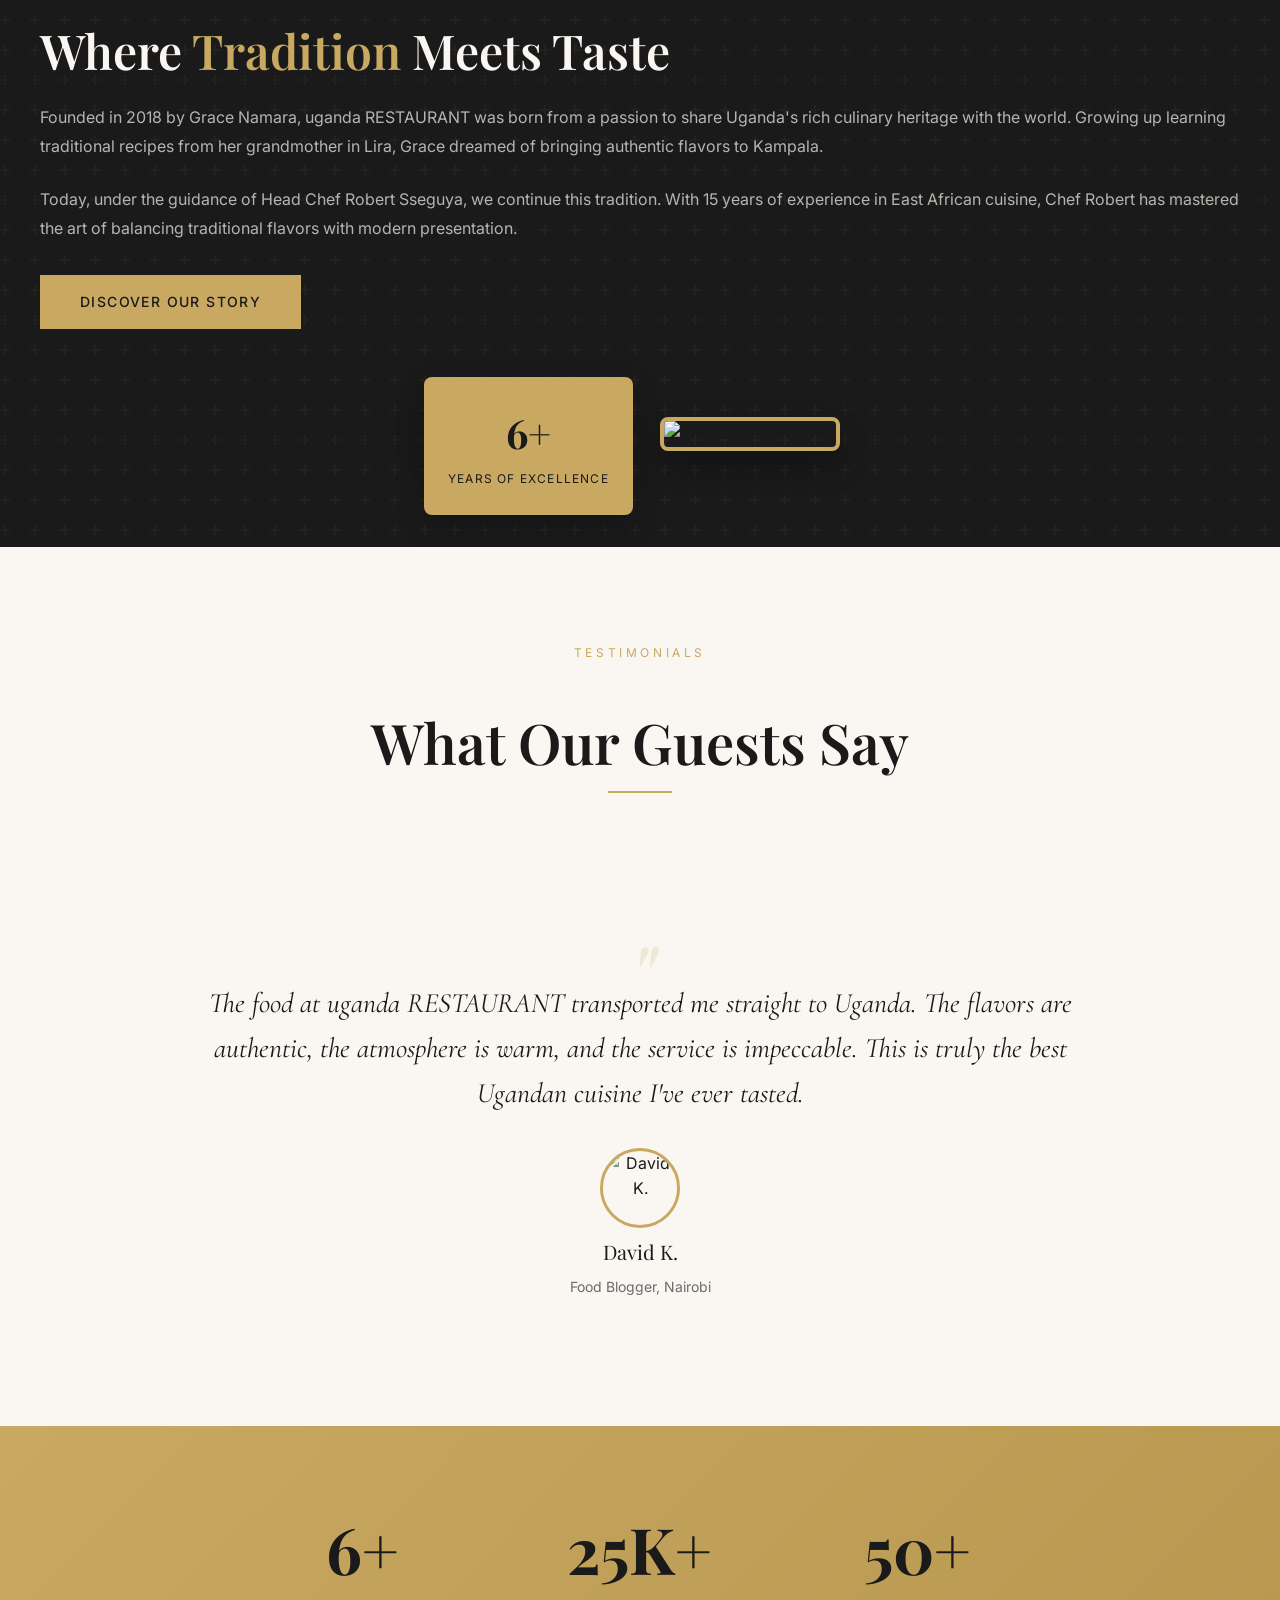
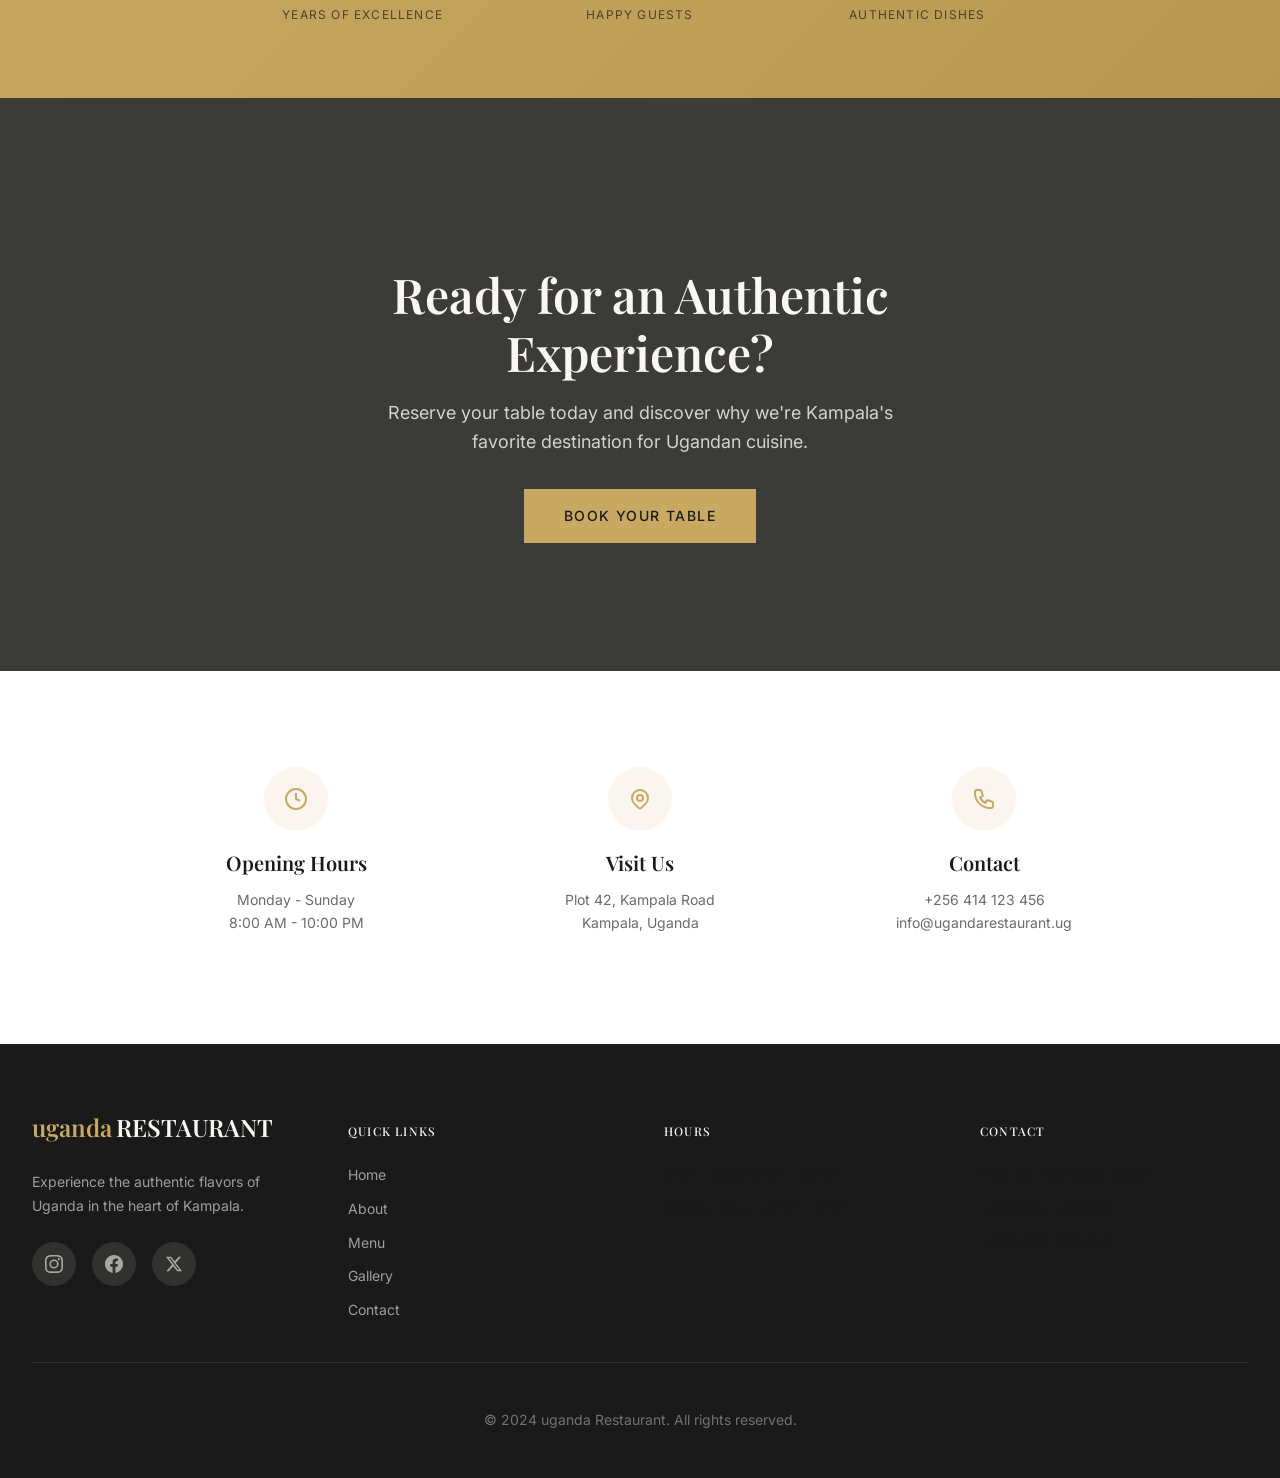
==== commit d9c73e7d: "Improve homepage and navbar responsiveness for all screen sizes" ====
--- a/index.html
+++ b/index.html
@@ -7,9 +7,176 @@
   <link href="https://fonts.googleapis.com/css2?family=Playfair+Display:wght@400;500;600;700&family=Inter:wght@300;400;500;600&family=Cormorant+Garamond:ital,wght@0,400;0,500;1,400&display=swap" rel="stylesheet">
   <link rel="stylesheet" href="css/style.css">
   <style>
+    /* Navbar Responsive Styles */
+    .navbar {
+      position: fixed;
+      top: 0;
+      left: 0;
+      right: 0;
+      z-index: 100;
+      background-color: rgba(26, 26, 26, 0.98);
+      backdrop-filter: blur(10px);
+      -webkit-backdrop-filter: blur(10px);
+      box-shadow: 0 4px 20px rgba(0, 0, 0, 0.15);
+      transition: all 0.3s ease;
+    }
+
+    .nav-container {
+      max-width: 1280px;
+      margin: 0 auto;
+      padding: 0 1rem;
+    }
+
+    @media (min-width: 640px) {
+      .nav-container {
+        padding: 0 1.5rem;
+      }
+    }
+
+    @media (min-width: 1024px) {
+      .nav-container {
+        padding: 0 2rem;
+      }
+    }
+
+    .nav-logo {
+      font-family: 'Playfair Display', serif;
+      font-size: 1.125rem;
+      font-weight: 600;
+      letter-spacing: 0.05em;
+      color: var(--secondary);
+    }
+
+    @media (min-width: 768px) {
+      .nav-logo {
+        font-size: 1.25rem;
+      }
+    }
+
+    .nav-logo-secondary {
+      color: var(--cream);
+      margin-left: 0.25rem;
+    }
+
+    @media (min-width: 1024px) {
+      .nav-logo-secondary {
+        margin-left: 0.5rem;
+      }
+    }
+
+    .nav-link {
+      color: rgba(250, 247, 242, 0.9);
+      font-size: 0.75rem;
+      letter-spacing: 0.1em;
+      text-transform: uppercase;
+      padding: 0.5rem 0;
+      position: relative;
+    }
+
+    @media (min-width: 1024px) {
+      .nav-link {
+        font-size: 0.875rem;
+      }
+    }
+
+    .nav-link:hover,
+    .nav-link.active {
+      color: var(--secondary);
+    }
+
+    .nav-link::after {
+      content: '';
+      position: absolute;
+      bottom: 0;
+      left: 0;
+      width: 0;
+      height: 2px;
+      background-color: var(--secondary);
+      transition: width 0.3s ease;
+    }
+
+    .nav-link:hover::after,
+    .nav-link.active::after {
+      width: 100%;
+    }
+
+    .nav-btn {
+      background-color: var(--secondary);
+      color: var(--primary);
+      padding: 0.5rem 1rem;
+      font-size: 0.75rem;
+      letter-spacing: 0.1em;
+      text-transform: uppercase;
+      transition: all 0.3s ease;
+      white-space: nowrap;
+    }
+
+    @media (min-width: 1024px) {
+      .nav-btn {
+        padding: 0.5rem 1.5rem;
+        font-size: 0.875rem;
+      }
+    }
+
+    .nav-btn:hover {
+      background-color: #b8984f;
+      transform: scale(1.02);
+    }
+
+    /* Mobile Menu */
+    .mobile-menu {
+      position: fixed;
+      top: 4rem;
+      left: 0;
+      right: 0;
+      bottom: 0;
+      background-color: rgba(26, 26, 26, 0.98);
+      backdrop-filter: blur(10px);
+      -webkit-backdrop-filter: blur(10px);
+      transform: translateX(100%);
+      transition: transform 0.3s ease;
+      overflow-y: auto;
+      padding: 1.5rem 1rem;
+    }
+
+    .mobile-menu.active {
+      transform: translateX(0);
+    }
+
+    .mobile-menu-link {
+      display: block;
+      padding: 1rem;
+      color: rgba(250, 247, 242, 0.9);
+      font-size: 0.875rem;
+      letter-spacing: 0.1em;
+      text-transform: uppercase;
+      border-bottom: 1px solid rgba(250, 247, 242, 0.1);
+      text-align: center;
+    }
+
+    .mobile-menu-link:hover,
+    .mobile-menu-link.active {
+      color: var(--secondary);
+    }
+
+    .mobile-menu-btn {
+      display: block;
+      margin: 1.5rem auto 0;
+      padding: 0.75rem 1.5rem;
+      background-color: var(--secondary);
+      color: var(--primary);
+      font-size: 0.875rem;
+      letter-spacing: 0.1em;
+      text-transform: uppercase;
+      text-align: center;
+      width: fit-content;
+    }
+
+    /* Hero Section */
     .hero-section {
       position: relative;
       min-height: 100vh;
+      min-height: 100dvh;
       display: flex;
       align-items: center;
       justify-content: center;
@@ -40,31 +207,53 @@
       position: relative;
       z-index: 10;
       text-align: center;
-      padding: 2rem;
+      padding: 1rem;
       max-width: 900px;
     }
     
     .hero-badge {
       display: inline-block;
-      padding: 0.5rem 1.5rem;
+      padding: 0.5rem 1rem;
       border: 1px solid var(--secondary);
       color: var(--secondary);
-      font-size: 0.75rem;
-      letter-spacing: 0.3em;
+      font-size: 0.625rem;
+      letter-spacing: 0.2em;
       text-transform: uppercase;
-      margin-bottom: 2rem;
+      margin-bottom: 1.5rem;
       animation: fadeInUp 0.8s ease-out 0.2s both;
+    }
+
+    @media (min-width: 640px) {
+      .hero-badge {
+        padding: 0.5rem 1.5rem;
+        font-size: 0.75rem;
+        letter-spacing: 0.3em;
+        margin-bottom: 2rem;
+      }
     }
     
     .hero-title-new {
       font-family: 'Playfair Display', serif;
-      font-size: clamp(2.5rem, 8vw, 6rem);
+      font-size: clamp(2rem, 7vw, 4rem);
       font-weight: 600;
       color: var(--cream);
-      margin-bottom: 1.5rem;
+      margin-bottom: 1rem;
       line-height: 1.1;
       animation: fadeInUp 0.8s ease-out 0.4s both;
     }
+
+    @media (min-width: 768px) {
+      .hero-title-new {
+        font-size: clamp(2.5rem, 8vw, 5rem);
+        margin-bottom: 1.5rem;
+      }
+    }
+
+    @media (min-width: 1024px) {
+      .hero-title-new {
+        font-size: clamp(3rem, 8vw, 6rem);
+      }
+    }
     
     .hero-title-accent {
       color: var(--secondary);
@@ -72,19 +261,34 @@
     
     .hero-tagline {
       font-family: 'Cormorant Garamond', serif;
-      font-size: clamp(1.125rem, 3vw, 1.5rem);
+      font-size: clamp(1rem, 2.5vw, 1.25rem);
       font-style: italic;
       color: rgba(250,247,242,0.8);
-      margin-bottom: 3rem;
+      margin-bottom: 2rem;
+      padding: 0 1rem;
       animation: fadeInUp 0.8s ease-out 0.6s both;
+    }
+
+    @media (min-width: 768px) {
+      .hero-tagline {
+        font-size: clamp(1.125rem, 3vw, 1.5rem);
+        margin-bottom: 3rem;
+      }
     }
     
     .hero-buttons {
       display: flex;
-      gap: 1rem;
-      justify-content: center;
-      flex-wrap: wrap;
+      flex-direction: column;
+      gap: 0.75rem;
+      align-items: center;
       animation: fadeInUp 0.8s ease-out 0.8s both;
+    }
+
+    @media (min-width: 480px) {
+      .hero-buttons {
+        flex-direction: row;
+        gap: 1rem;
+      }
     }
     
     @keyframes fadeInUp {
@@ -100,55 +304,129 @@
     
     .scroll-indicator {
       position: absolute;
-      bottom: 2rem;
+      bottom: 1rem;
       left: 50%;
       transform: translateX(-50%);
       animation: bounce 2s ease-in-out infinite;
     }
+
+    @media (min-width: 768px) {
+      .scroll-indicator {
+        bottom: 2rem;
+      }
+    }
     
     @keyframes bounce {
       0%, 100% { transform: translateX(-50%) translateY(0); }
       50% { transform: translateX(-50%) translateY(-10px); }
     }
-    
+
+    .scroll-indicator svg {
+      width: 1.5rem;
+      height: 1.5rem;
+    }
+
+    @media (min-width: 768px) {
+      .scroll-indicator svg {
+        width: 2rem;
+        height: 2rem;
+      }
+    }
+    
+    /* Featured Section */
     .featured-section {
-      padding: 6rem 1rem;
+      padding: 3rem 1rem;
+    }
+
+    @media (min-width: 640px) {
+      .featured-section {
+        padding: 4rem 1.5rem;
+      }
+    }
+
+    @media (min-width: 1024px) {
+      .featured-section {
+        padding: 6rem 2rem;
+      }
     }
     
     .featured-header {
       text-align: center;
-      margin-bottom: 4rem;
+      margin-bottom: 2rem;
+    }
+
+    @media (min-width: 768px) {
+      .featured-header {
+        margin-bottom: 4rem;
+      }
     }
     
     .section-label {
       display: block;
       color: var(--secondary);
-      font-size: 0.75rem;
-      letter-spacing: 0.3em;
+      font-size: 0.625rem;
+      letter-spacing: 0.2em;
       text-transform: uppercase;
-      margin-bottom: 1rem;
+      margin-bottom: 0.75rem;
+    }
+
+    @media (min-width: 640px) {
+      .section-label {
+        font-size: 0.75rem;
+        letter-spacing: 0.3em;
+        margin-bottom: 1rem;
+      }
     }
     
     .section-heading {
       font-family: 'Playfair Display', serif;
-      font-size: clamp(2rem, 5vw, 3.5rem);
+      font-size: clamp(1.75rem, 4vw, 2.5rem);
       color: var(--primary);
-      margin-bottom: 1rem;
+      margin-bottom: 0.75rem;
+    }
+
+    @media (min-width: 768px) {
+      .section-heading {
+        font-size: clamp(2rem, 5vw, 3.5rem);
+        margin-bottom: 1rem;
+      }
     }
     
     .section-divider-new {
-      width: 4rem;
+      width: 3rem;
       height: 2px;
       background-color: var(--secondary);
       margin: 0 auto;
     }
+
+    @media (min-width: 768px) {
+      .section-divider-new {
+        width: 4rem;
+      }
+    }
     
     .dishes-grid {
       display: grid;
-      grid-template-columns: repeat(auto-fit, minmax(280px, 1fr));
-      gap: 2rem;
-      max-width: 1200px;
+      grid-template-columns: 1fr;
+      gap: 1.5rem;
+      max-width: 400px;
       margin: 0 auto;
+    }
+
+    @media (min-width: 480px) {
+      .dishes-grid {
+        grid-template-columns: repeat(2, 1fr);
+        max-width: 700px;
+        gap: 1.5rem;
+      }
+    }
+
+    @media (min-width: 768px) {
+      .dishes-grid {
+        grid-template-columns: repeat(3, 1fr);
+        max-width: 1000px;
+        gap: 2rem;
+      }
     }
     
     .dish-card {
@@ -160,19 +438,43 @@
     }
     
     .dish-card:hover {
-      transform: translateY(-10px);
-      box-shadow: 0 20px 60px rgba(0,0,0,0.15);
+      transform: translateY(-5px);
+      box-shadow: 0 15px 40px rgba(0,0,0,0.15);
+    }
+
+    @media (min-width: 768px) {
+      .dish-card:hover {
+        transform: translateY(-10px);
+      }
     }
     
     .dish-card img {
       width: 100%;
-      height: 300px;
+      height: 200px;
       object-fit: cover;
       transition: transform 0.6s ease;
     }
+
+    @media (min-width: 480px) {
+      .dish-card img {
+        height: 180px;
+      }
+    }
+
+    @media (min-width: 768px) {
+      .dish-card img {
+        height: 250px;
+      }
+    }
+
+    @media (min-width: 1024px) {
+      .dish-card img {
+        height: 300px;
+      }
+    }
     
     .dish-card:hover img {
-      transform: scale(1.1);
+      transform: scale(1.05);
     }
     
     .dish-card-overlay {
@@ -180,34 +482,75 @@
       bottom: 0;
       left: 0;
       right: 0;
-      padding: 2rem;
-      background: linear-gradient(to top, rgba(26,26,26,0.95), transparent);
+      padding: 1rem;
+      background: linear-gradient(to top, rgba(26,26,26,0.98), transparent);
+    }
+
+    @media (min-width: 768px) {
+      .dish-card-overlay {
+        padding: 2rem;
+      }
     }
     
     .dish-card-title {
       font-family: 'Playfair Display', serif;
-      font-size: 1.5rem;
+      font-size: 1.125rem;
       color: var(--cream);
-      margin-bottom: 0.5rem;
+      margin-bottom: 0.25rem;
+    }
+
+    @media (min-width: 768px) {
+      .dish-card-title {
+        font-size: 1.5rem;
+        margin-bottom: 0.5rem;
+      }
     }
     
     .dish-card-desc {
       color: rgba(250,247,242,0.7);
-      font-size: 0.875rem;
-      margin-bottom: 0.75rem;
+      font-size: 0.75rem;
+      margin-bottom: 0.5rem;
+      display: none;
+    }
+
+    @media (min-width: 640px) {
+      .dish-card-desc {
+        display: block;
+        font-size: 0.875rem;
+        margin-bottom: 0.75rem;
+      }
     }
     
     .dish-card-price {
       font-family: 'Playfair Display', serif;
-      font-size: 1.25rem;
+      font-size: 1rem;
       color: var(--secondary);
     }
-    
+
+    @media (min-width: 768px) {
+      .dish-card-price {
+        font-size: 1.25rem;
+      }
+    }
+
+    /* About Section */
     .about-section-new {
       position: relative;
-      padding: 8rem 1rem;
+      padding: 4rem 1rem;
       background-color: var(--primary);
       overflow: hidden;
+    }
+
+    @media (min-width: 640px) {
+      .about-section-new {
+        padding: 5rem 1.5rem;
+      }
+    }
+
+    @media (min-width: 1024px) {
+      .about-section-new {
+        padding: 8rem 2rem;
+      }
     }
     
     .about-bg-pattern {
@@ -220,23 +563,40 @@
     .about-content-grid {
       display: grid;
       grid-template-columns: 1fr;
-      gap: 4rem;
+      gap: 3rem;
       max-width: 1200px;
       margin: 0 auto;
       align-items: center;
     }
-    
+
     @media (min-width: 768px) {
       .about-content-grid {
-        grid-template-columns: 1fr 1fr;
+        gap: 4rem;
+      }
+    }
+    
+    .about-text {
+      text-align: center;
+    }
+
+    @media (min-width: 768px) {
+      .about-text {
+        text-align: left;
       }
     }
     
     .about-text h2 {
       font-family: 'Playfair Display', serif;
-      font-size: clamp(2rem, 4vw, 3rem);
+      font-size: clamp(1.75rem, 4vw, 2.5rem);
       color: var(--cream);
-      margin-bottom: 1.5rem;
+      margin-bottom: 1rem;
+    }
+
+    @media (min-width: 768px) {
+      .about-text h2 {
+        font-size: clamp(2rem, 4vw, 3rem);
+        margin-bottom: 1.5rem;
+      }
     }
     
     .about-text h2 span {
@@ -245,59 +605,126 @@
     
     .about-text p {
       color: rgba(250,247,242,0.7);
-      line-height: 1.8;
-      margin-bottom: 1.5rem;
+      line-height: 1.7;
+      margin-bottom: 1rem;
+      font-size: 0.9375rem;
+    }
+
+    @media (min-width: 768px) {
+      .about-text p {
+        line-height: 1.8;
+        margin-bottom: 1.5rem;
+        font-size: 1rem;
+      }
     }
     
     .about-image-stack {
       position: relative;
+      width: 100%;
+      max-width: 350px;
+      margin: 0 auto;
+    }
+
+    @media (min-width: 768px) {
+      .about-image-stack {
+        max-width: 400px;
+      }
     }
     
     .about-image-main {
       width: 100%;
-      max-width: 400px;
       border-radius: 0.5rem;
       box-shadow: 0 25px 50px rgba(0,0,0,0.3);
     }
     
     .about-image-accent {
       position: absolute;
-      bottom: -2rem;
+      bottom: -1rem;
       right: 0;
-      width: 200px;
+      width: 120px;
       border-radius: 0.5rem;
       box-shadow: 0 15px 30px rgba(0,0,0,0.3);
-      border: 4px solid var(--secondary);
+      border: 3px solid var(--secondary);
+      display: none;
+    }
+
+    @media (min-width: 640px) {
+      .about-image-accent {
+        display: block;
+        width: 150px;
+        bottom: -1.5rem;
+      }
+    }
+
+    @media (min-width: 768px) {
+      .about-image-accent {
+        width: 180px;
+        bottom: -2rem;
+        border: 4px solid var(--secondary);
+      }
     }
     
     .experience-badge {
       position: absolute;
-      top: -1rem;
-      left: -1rem;
+      top: -0.75rem;
+      left: -0.75rem;
       background-color: var(--secondary);
       color: var(--primary);
-      padding: 1.5rem;
+      padding: 1rem;
       text-align: center;
       border-radius: 0.5rem;
       box-shadow: 0 10px 30px rgba(0,0,0,0.2);
     }
+
+    @media (min-width: 640px) {
+      .experience-badge {
+        top: -1rem;
+        left: -1rem;
+        padding: 1.5rem;
+      }
+    }
     
     .experience-badge-number {
       font-family: 'Playfair Display', serif;
-      font-size: 2.5rem;
+      font-size: 1.75rem;
       font-weight: 700;
       display: block;
     }
+
+    @media (min-width: 640px) {
+      .experience-badge-number {
+        font-size: 2.5rem;
+      }
+    }
     
     .experience-badge-text {
-      font-size: 0.75rem;
+      font-size: 0.5rem;
       text-transform: uppercase;
       letter-spacing: 0.1em;
     }
-    
+
+    @media (min-width: 640px) {
+      .experience-badge-text {
+        font-size: 0.75rem;
+      }
+    }
+
+    /* Testimonials Section */
     .testimonials-section {
-      padding: 6rem 1rem;
+      padding: 3rem 1rem;
       background-color: var(--cream);
+    }
+
+    @media (min-width: 640px) {
+      .testimonials-section {
+        padding: 4rem 1.5rem;
+      }
+    }
+
+    @media (min-width: 1024px) {
+      .testimonials-section {
+        padding: 6rem 2rem;
+      }
     }
     
     .testimonials-container {
@@ -307,29 +734,52 @@
     
     .testimonial-card {
       text-align: center;
-      padding: 2rem;
+      padding: 1.5rem;
+    }
+
+    @media (min-width: 768px) {
+      .testimonial-card {
+        padding: 2rem;
+      }
     }
     
     .testimonial-quote {
       font-family: 'Cormorant Garamond', serif;
-      font-size: clamp(1.25rem, 3vw, 1.75rem);
+      font-size: clamp(1rem, 2.5vw, 1.5rem);
       font-style: italic;
       color: var(--primary);
-      line-height: 1.6;
-      margin-bottom: 2rem;
+      line-height: 1.5;
+      margin-bottom: 1.5rem;
       position: relative;
+      padding-top: 3rem;
+    }
+
+    @media (min-width: 768px) {
+      .testimonial-quote {
+        font-size: clamp(1.25rem, 3vw, 1.75rem);
+        line-height: 1.6;
+        margin-bottom: 2rem;
+        padding-top: 4rem;
+      }
     }
     
     .testimonial-quote::before {
       content: '"';
       font-family: 'Playfair Display', serif;
-      font-size: 8rem;
+      font-size: 4rem;
       color: var(--secondary);
       opacity: 0.2;
       position: absolute;
-      top: -3rem;
+      top: 0;
       left: 50%;
       transform: translateX(-50%);
+    }
+
+    @media (min-width: 768px) {
+      .testimonial-quote::before {
+        font-size: 6rem;
+        top: -1rem;
+      }
     }
     
     .testimonial-author {
@@ -340,64 +790,133 @@
     }
     
     .testimonial-author img {
-      width: 80px;
-      height: 80px;
+      width: 60px;
+      height: 60px;
       border-radius: 50%;
       object-fit: cover;
-      border: 3px solid var(--secondary);
+      border: 2px solid var(--secondary);
+    }
+
+    @media (min-width: 768px) {
+      .testimonial-author img {
+        width: 80px;
+        height: 80px;
+        border: 3px solid var(--secondary);
+      }
     }
     
     .testimonial-author-name {
       font-family: 'Playfair Display', serif;
-      font-size: 1.25rem;
+      font-size: 1rem;
       color: var(--primary);
+    }
+
+    @media (min-width: 768px) {
+      .testimonial-author-name {
+        font-size: 1.25rem;
+      }
     }
     
     .testimonial-author-title {
       color: var(--muted);
-      font-size: 0.875rem;
-    }
-    
+      font-size: 0.75rem;
+    }
+
+    @media (min-width: 768px) {
+      .testimonial-author-title {
+        font-size: 0.875rem;
+      }
+    }
+    
+    /* Stats Section */
     .stats-section {
-      padding: 4rem 1rem;
+      padding: 3rem 1rem;
       background: linear-gradient(135deg, var(--secondary) 0%, #b8984f 100%);
+    }
+
+    @media (min-width: 640px) {
+      .stats-section {
+        padding: 4rem 1.5rem;
+      }
     }
     
     .stats-grid {
       display: grid;
-      grid-template-columns: repeat(3, 1fr);
+      grid-template-columns: 1fr;
       gap: 2rem;
-      max-width: 800px;
+      max-width: 300px;
       margin: 0 auto;
       text-align: center;
     }
+
+    @media (min-width: 480px) {
+      .stats-grid {
+        max-width: 500px;
+        grid-template-columns: repeat(3, 1fr);
+        gap: 1rem;
+      }
+    }
+
+    @media (min-width: 768px) {
+      .stats-grid {
+        max-width: 800px;
+        gap: 2rem;
+      }
+    }
     
     .stat-item {
-      padding: 1rem;
+      padding: 0.5rem;
     }
     
     .stat-item-number {
       font-family: 'Playfair Display', serif;
-      font-size: clamp(2.5rem, 6vw, 4rem);
+      font-size: clamp(2rem, 5vw, 3rem);
       font-weight: 700;
       color: var(--primary);
       display: block;
     }
+
+    @media (min-width: 768px) {
+      .stat-item-number {
+        font-size: clamp(2.5rem, 6vw, 4rem);
+      }
+    }
     
     .stat-item-label {
       color: rgba(26,26,26,0.7);
-      font-size: 0.875rem;
+      font-size: 0.625rem;
       text-transform: uppercase;
       letter-spacing: 0.1em;
     }
-    
+
+    @media (min-width: 640px) {
+      .stat-item-label {
+        font-size: 0.75rem;
+        letter-spacing: 0.1em;
+      }
+    }
+    
+    /* CTA Section */
     .cta-section {
       position: relative;
-      padding: 8rem 1rem;
+      padding: 5rem 1rem;
       background-image: url('https://images.unsplash.com/photo-1414235077428-338989a2e8c0?w=1920&h=1080&fit=crop');
       background-size: cover;
       background-position: center;
-      background-attachment: fixed;
+      background-attachment: local;
+    }
+
+    @media (min-width: 768px) {
+      .cta-section {
+        padding: 6rem 1.5rem;
+        background-attachment: fixed;
+      }
+    }
+
+    @media (min-width: 1024px) {
+      .cta-section {
+        padding: 8rem 2rem;
+      }
     }
     
     .cta-overlay {
@@ -412,33 +931,54 @@
       max-width: 600px;
       margin: 0 auto;
       text-align: center;
+      padding: 0 1rem;
     }
     
     .cta-content h2 {
       font-family: 'Playfair Display', serif;
-      font-size: clamp(2rem, 5vw, 3rem);
+      font-size: clamp(1.5rem, 4vw, 2.5rem);
       color: var(--cream);
       margin-bottom: 1rem;
     }
+
+    @media (min-width: 768px) {
+      .cta-content h2 {
+        font-size: clamp(2rem, 5vw, 3rem);
+      }
+    }
     
     .cta-content p {
       color: rgba(250,247,242,0.8);
-      font-size: 1.125rem;
-      margin-bottom: 2rem;
+      font-size: 0.9375rem;
+      margin-bottom: 1.5rem;
+    }
+
+    @media (min-width: 768px) {
+      .cta-content p {
+        font-size: 1.125rem;
+        margin-bottom: 2rem;
+      }
     }
     
     .btn-primary-new {
       display: inline-block;
-      padding: 1rem 2.5rem;
+      padding: 0.875rem 2rem;
       background-color: var(--secondary);
       color: var(--primary);
-      font-size: 0.875rem;
+      font-size: 0.75rem;
       font-weight: 500;
       letter-spacing: 0.1em;
       text-transform: uppercase;
       text-decoration: none;
       transition: all 0.3s ease;
     }
+
+    @media (min-width: 640px) {
+      .btn-primary-new {
+        padding: 1rem 2.5rem;
+        font-size: 0.875rem;
+      }
+    }
     
     .btn-primary-new:hover {
       background-color: #b8984f;
@@ -447,10 +987,10 @@
     
     .btn-outline-new {
       display: inline-block;
-      padding: 1rem 2.5rem;
+      padding: 0.875rem 2rem;
       background-color: transparent;
       color: var(--cream);
-      font-size: 0.875rem;
+      font-size: 0.75rem;
       font-weight: 500;
       letter-spacing: 0.1em;
       text-transform: uppercase;
@@ -458,71 +998,125 @@
       border: 1px solid rgba(250,247,242,0.4);
       transition: all 0.3s ease;
     }
+
+    @media (min-width: 640px) {
+      .btn-outline-new {
+        padding: 1rem 2.5rem;
+        font-size: 0.875rem;
+      }
+    }
     
     .btn-outline-new:hover {
       border-color: var(--secondary);
       color: var(--secondary);
     }
     
+    /* Hours Section */
     .hours-section {
-      padding: 4rem 1rem;
+      padding: 3rem 1rem;
       background-color: white;
+    }
+
+    @media (min-width: 640px) {
+      .hours-section {
+        padding: 4rem 1.5rem;
+      }
     }
     
     .hours-container {
       max-width: 1000px;
       margin: 0 auto;
       display: grid;
-      grid-template-columns: repeat(auto-fit, minmax(250px, 1fr));
-      gap: 2rem;
+      grid-template-columns: 1fr;
+      gap: 1.5rem;
       text-align: center;
     }
+
+    @media (min-width: 640px) {
+      .hours-container {
+        grid-template-columns: repeat(3, 1fr);
+        gap: 2rem;
+      }
+    }
     
     .hours-item {
-      padding: 2rem;
+      padding: 1rem;
+    }
+
+    @media (min-width: 640px) {
+      .hours-item {
+        padding: 2rem;
+      }
     }
     
     .hours-icon {
-      width: 4rem;
-      height: 4rem;
+      width: 3rem;
+      height: 3rem;
       background-color: rgba(201,169,98,0.1);
       border-radius: 50%;
       display: flex;
       align-items: center;
       justify-content: center;
-      margin: 0 auto 1rem;
+      margin: 0 auto 0.75rem;
+    }
+
+    @media (min-width: 640px) {
+      .hours-icon {
+        width: 4rem;
+        height: 4rem;
+        margin: 0 auto 1rem;
+      }
     }
     
     .hours-icon svg {
-      width: 1.5rem;
-      height: 1.5rem;
+      width: 1.25rem;
+      height: 1.25rem;
       color: var(--secondary);
+    }
+
+    @media (min-width: 640px) {
+      .hours-icon svg {
+        width: 1.5rem;
+        height: 1.5rem;
+      }
     }
     
     .hours-title {
       font-family: 'Playfair Display', serif;
-      font-size: 1.25rem;
+      font-size: 1rem;
       color: var(--primary);
       margin-bottom: 0.5rem;
     }
+
+    @media (min-width: 768px) {
+      .hours-title {
+        font-size: 1.25rem;
+      }
+    }
     
     .hours-text {
       color: var(--muted);
-      font-size: 0.875rem;
+      font-size: 0.8125rem;
       line-height: 1.6;
+    }
+
+    @media (min-width: 768px) {
+      .hours-text {
+        font-size: 0.875rem;
+      }
     }
   </style>
 </head>
 <body>
   <nav class="navbar">
     <div class="nav-container">
-      <div class="flex items-center justify-between h-16 md:h-20">
-        <a href="index.html" class="flex items-center">
+      <div style="display: flex; align-items: center; justify-content: space-between; height: 4rem;">
+        <a href="index.html" style="display: flex; align-items: center; text-decoration: none;">
           <span class="nav-logo">uganda</span>
           <span class="nav-logo-secondary">RESTAURANT</span>
         </a>
         
-        <div class="hidden lg:flex items-center" style="gap: 1.5rem;">
+        <div class="hidden lg:flex" style="gap: 1.5rem; align-items: center;">
           <a href="index.html" class="nav-link active">Home</a>
           <a href="about.html" class="nav-link">About</a>
           <a href="menu.html" class="nav-link">Menu</a>
@@ -531,26 +1125,24 @@
           <a href="reservation.html" class="nav-btn">Reserve</a>
         </div>
 
-        <button id="mobile-menu-btn" class="lg:hidden p-2" style="color: var(--cream);">
-          <svg class="w-6 h-6 menu-open" fill="none" stroke="currentColor" viewBox="0 0 24 24">
+        <button id="mobile-menu-btn" class="lg:hidden" style="background: none; border: none; cursor: pointer; padding: 0.5rem; color: var(--cream);">
+          <svg class="w-6 h-6 menu-open" fill="none" stroke="currentColor" viewBox="0 0 24 24" style="display: block;">
             <path stroke-linecap="round" stroke-linejoin="round" stroke-width="2" d="M4 6h16M4 12h16M4 18h16"/>
           </svg>
-          <svg class="w-6 h-6 menu-close hidden" fill="none" stroke="currentColor" viewBox="0 0 24 24">
+          <svg class="w-6 h-6 menu-close" fill="none" stroke="currentColor" viewBox="0 0 24 24" style="display: none;">
             <path stroke-linecap="round" stroke-linejoin="round" stroke-width="2" d="M6 18L18 6M6 6l12 12"/>
           </svg>
         </button>
       </div>
     </div>
 
-    <div id="mobile-menu" class="lg:hidden hidden" style="padding: 1.5rem 1rem;">
-      <div style="display: flex; flex-direction: column; gap: 1rem;">
-        <a href="index.html" class="mobile-menu-link active">Home</a>
-        <a href="about.html" class="mobile-menu-link">About</a>
-        <a href="menu.html" class="mobile-menu-link">Menu</a>
-        <a href="gallery.html" class="mobile-menu-link">Gallery</a>
-        <a href="contact.html" class="mobile-menu-link">Contact</a>
-        <a href="reservation.html" class="mobile-menu-btn">Reserve a Table</a>
-      </div>
+    <div id="mobile-menu" class="mobile-menu">
+      <a href="index.html" class="mobile-menu-link active">Home</a>
+      <a href="about.html" class="mobile-menu-link">About</a>
+      <a href="menu.html" class="mobile-menu-link">Menu</a>
+      <a href="gallery.html" class="mobile-menu-link">Gallery</a>
+      <a href="contact.html" class="mobile-menu-link">Contact</a>
+      <a href="reservation.html" class="mobile-menu-btn">Reserve a Table</a>
     </div>
   </nav>
 
